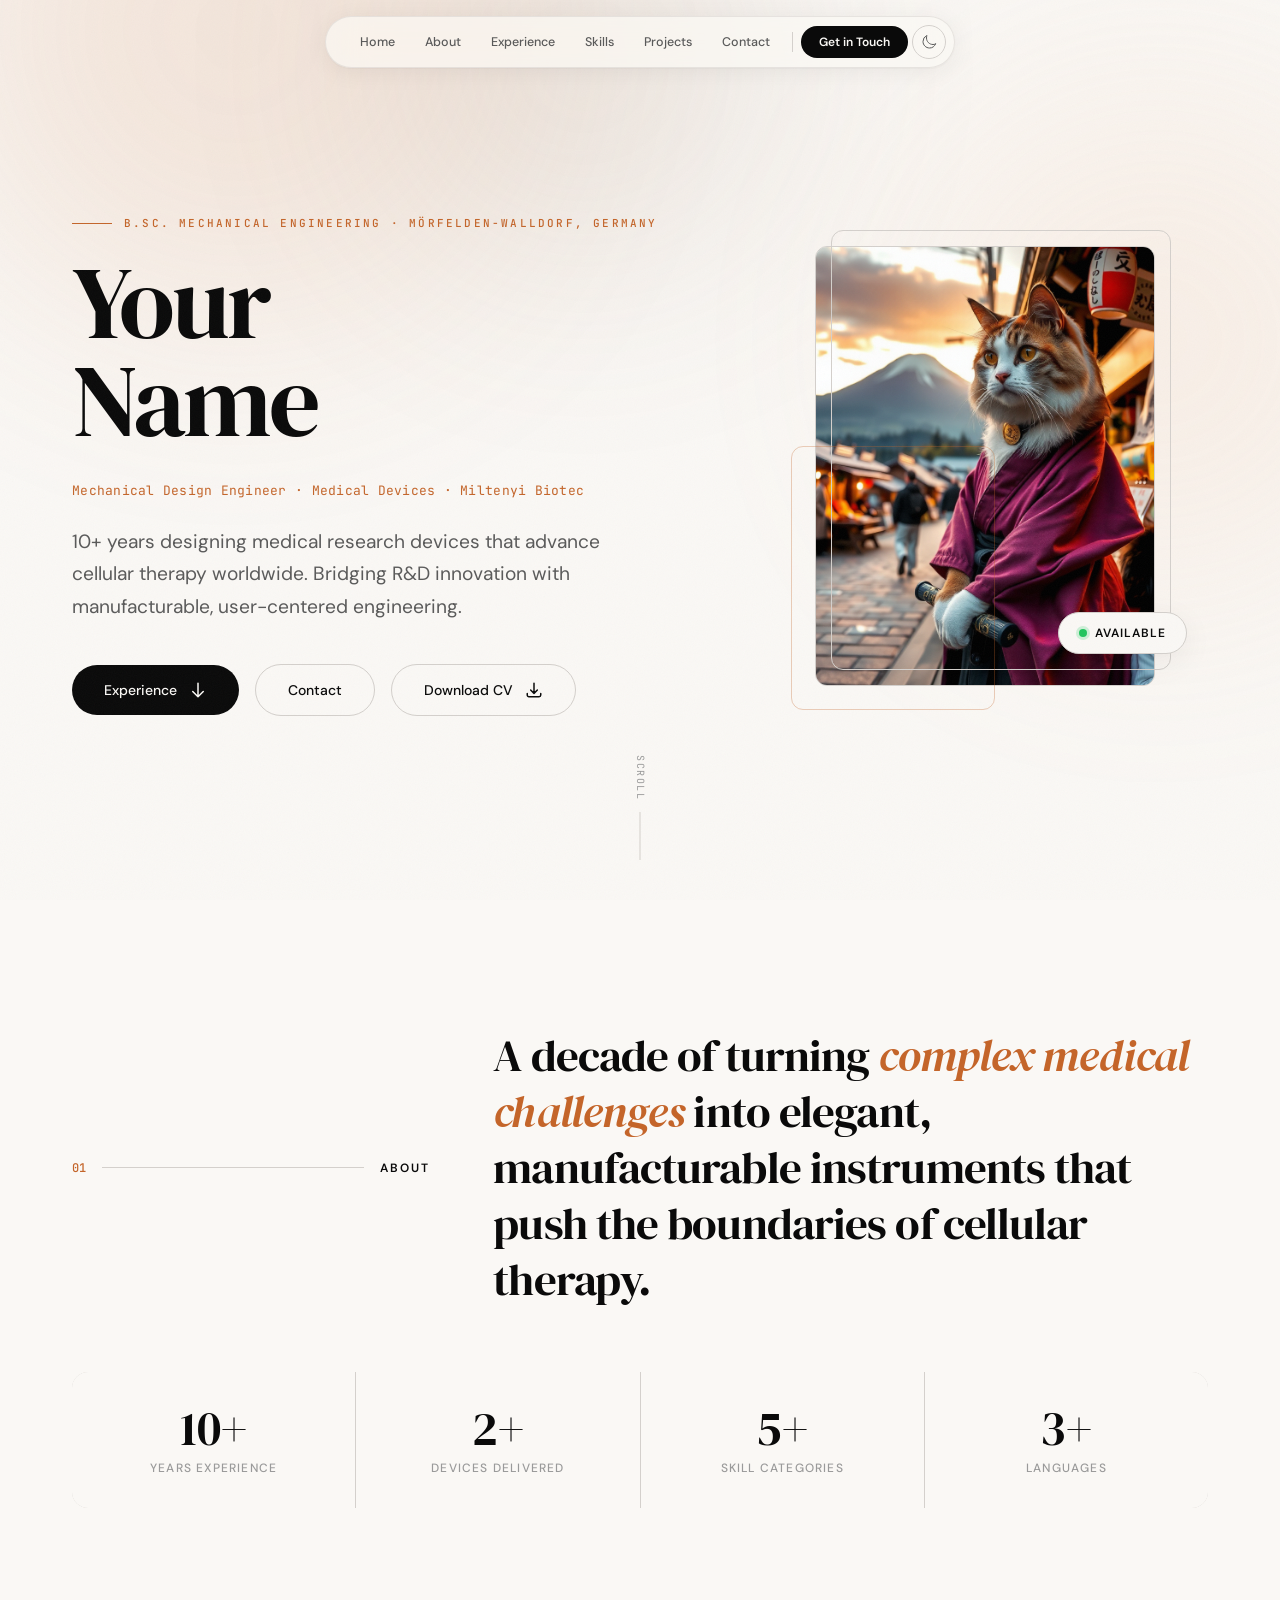
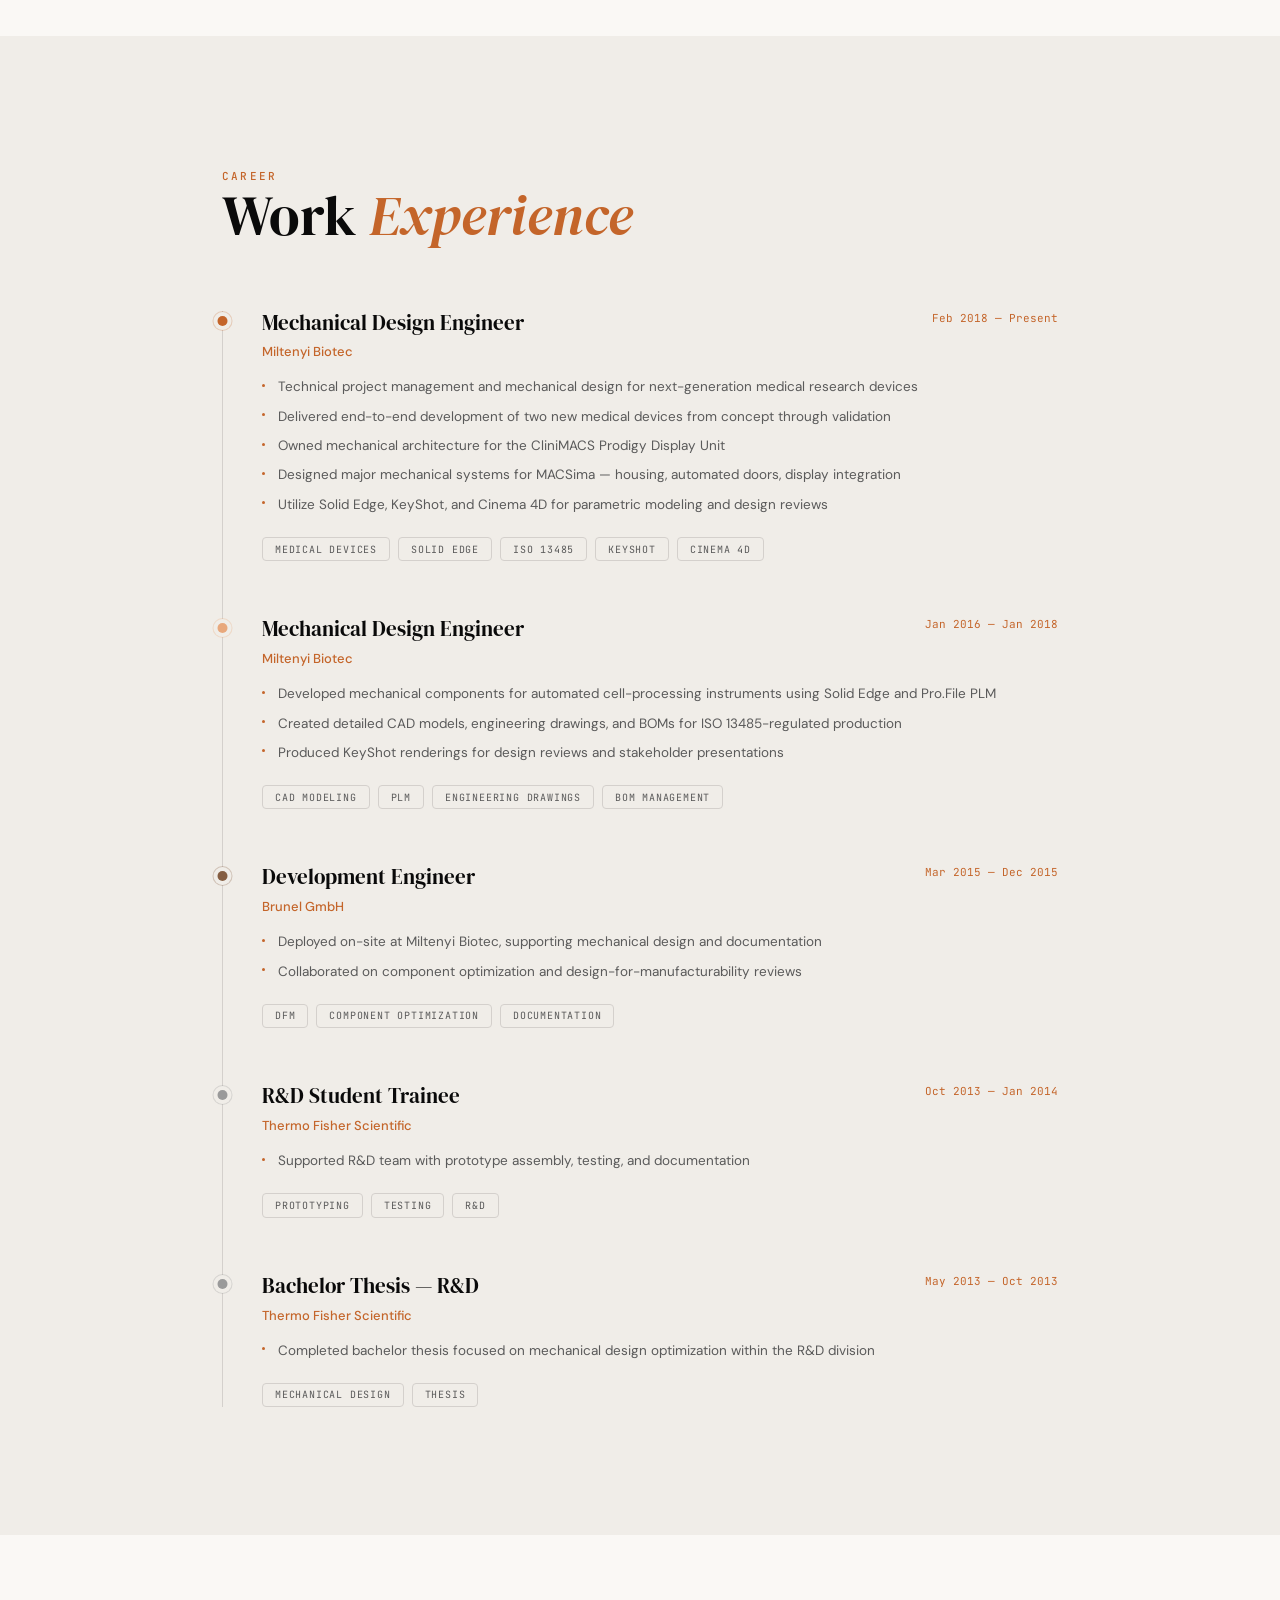
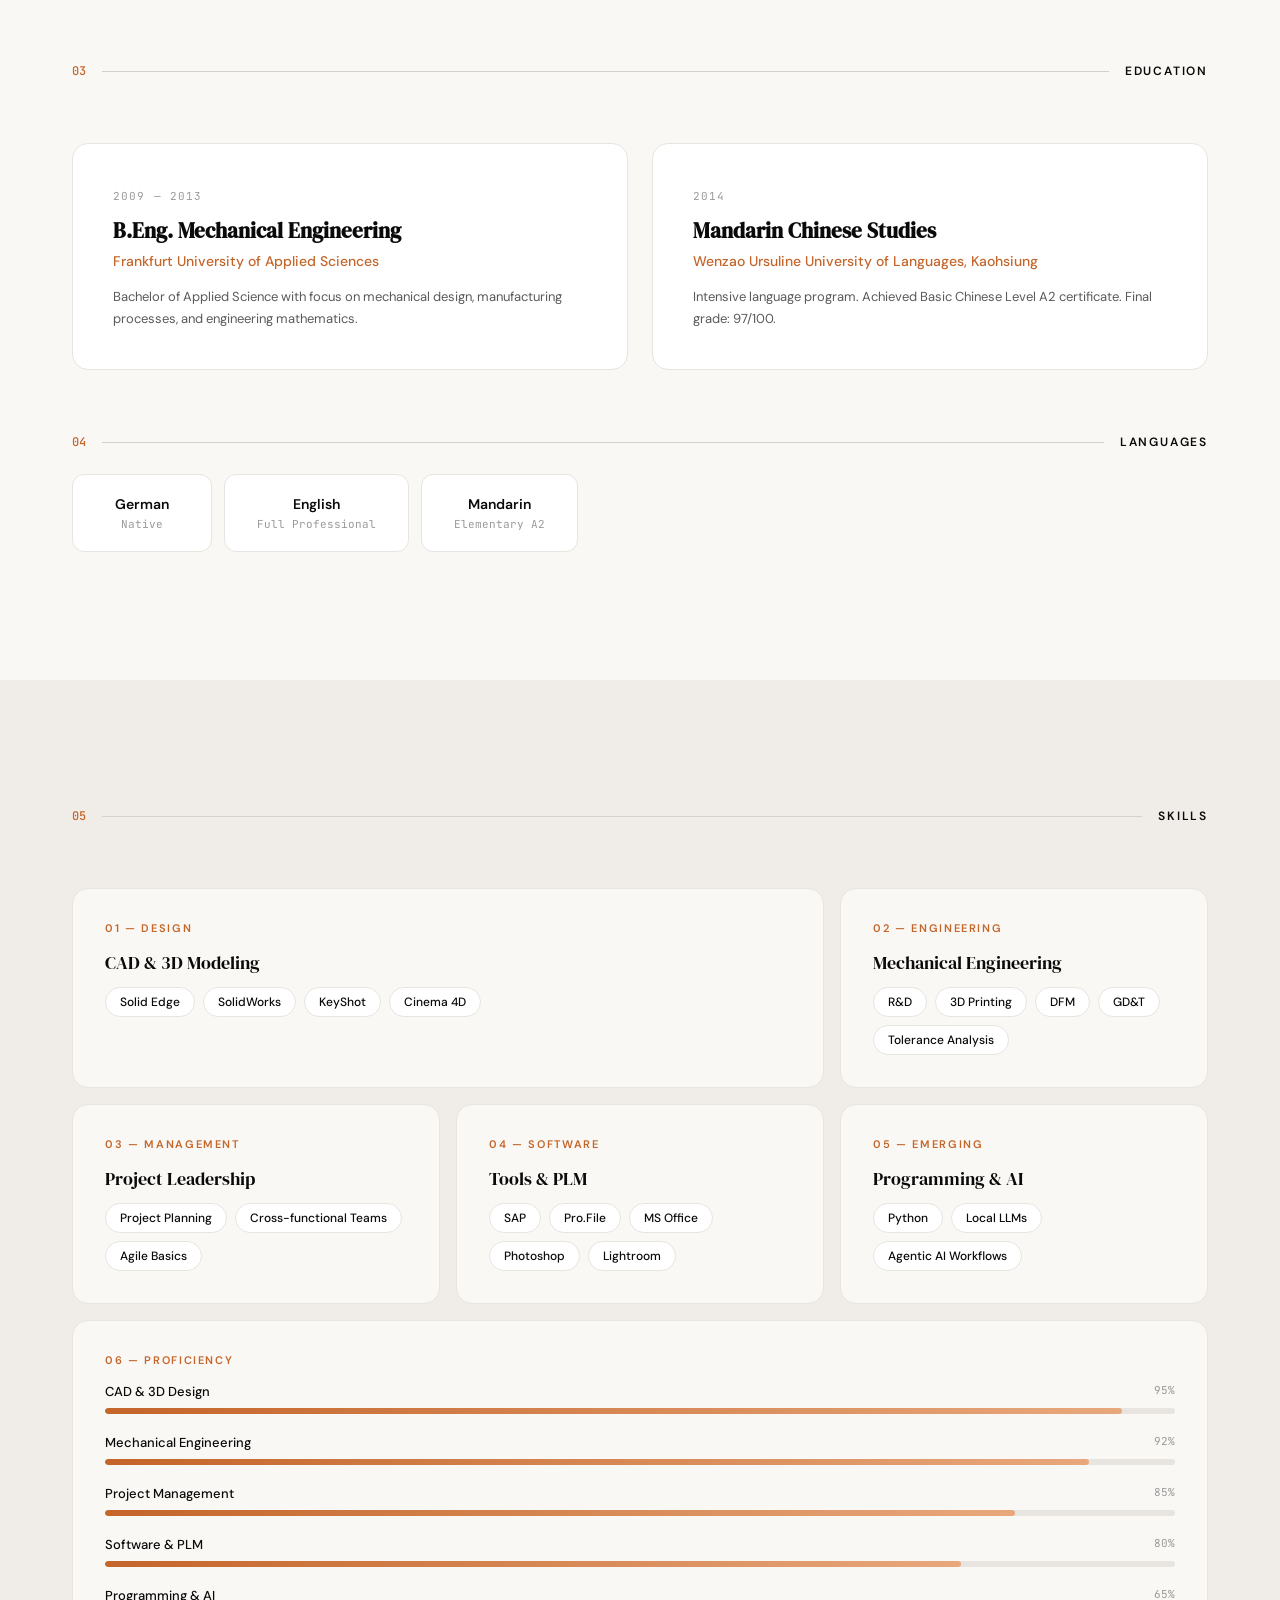
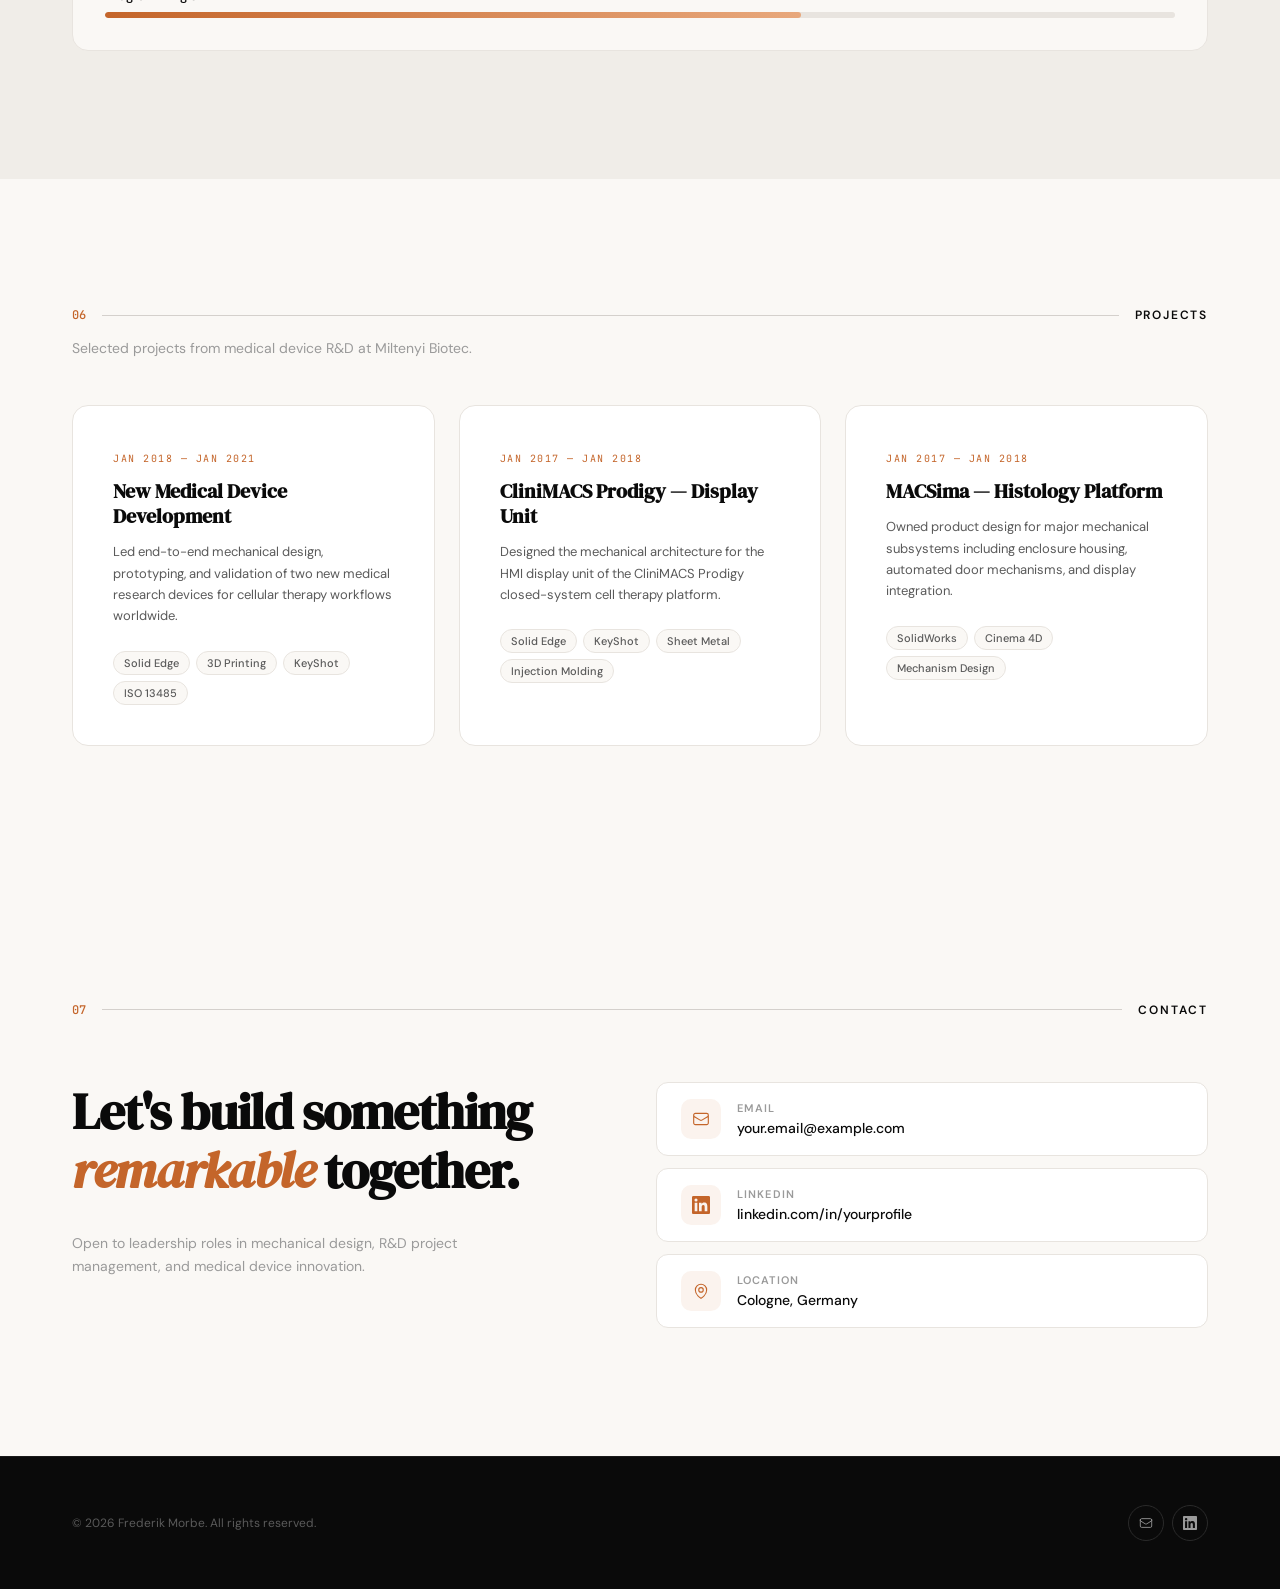
==== index.html @ ae54ef41 "Add files via upload" ====
<!DOCTYPE html>
<html lang="en">
<head>
<meta charset="UTF-8" />
<meta name="viewport" content="width=device-width, initial-scale=1.0" />
<title>Frederik Morbe — Mechanical Design Engineer</title>
<meta name="description" content="10+ years designing medical research devices that advance cellular therapy worldwide." />
<link rel="preconnect" href="https://fonts.googleapis.com" />
<link rel="preconnect" href="https://fonts.gstatic.com" crossorigin />
<link href="https://fonts.googleapis.com/css2?family=DM+Sans:ital,opsz,wght@0,9..40,300..700;1,9..40,300..700&family=DM+Serif+Display:ital@0;1&family=JetBrains+Mono:wght@400;500&display=swap" rel="stylesheet" />
<style>
/* ============================================================
   EDITORIAL BRUTALIST — PREMIUM RESUME
   Philosophy: Asymmetric grids, kinetic type, living texture,
   scroll-driven choreography, zero templates.
   ============================================================ */

/* ---------- RESET & BASE ---------- */
*, *::before, *::after { margin: 0; padding: 0; box-sizing: border-box; }
::selection { background: #c4652a; color: #fff; }

html {
  scroll-behavior: smooth;
  overflow-x: hidden;
  scrollbar-width: thin;
  scrollbar-color: #c4652a #faf8f5;
}

body {
  font-family: 'DM Sans', ui-sans-serif, system-ui, sans-serif;
  background: #faf8f5;
  color: #0a0a0a;
  overflow-x: hidden;
  -webkit-font-smoothing: antialiased;
  -moz-osx-font-smoothing: grayscale;
}

/* ---------- NOISE TEXTURE OVERLAY ---------- */
.noise {
  position: fixed; inset: 0; z-index: 9999; pointer-events: none;
  opacity: 0.035;
  background-image: url("data:image/svg+xml,%3Csvg viewBox='0 0 256 256' xmlns='http://www.w3.org/2000/svg'%3E%3Cfilter id='n'%3E%3CfeTurbulence type='fractalNoise' baseFrequency='0.9' numOctaves='4' stitchTiles='stitch'/%3E%3C/filter%3E%3Crect width='100%25' height='100%25' filter='url(%23n)'/%3E%3C/svg%3E");
  background-size: 256px 256px;
}

/* ---------- FLOATING NAVBAR ---------- */
.navbar {
  position: fixed;
  top: 1rem;
  left: 50%;
  transform: translateX(-50%);
  z-index: 10000;
  display: flex;
  align-items: center;
  gap: 0.25rem;
  padding: 0.5rem 0.5rem 0.5rem 1.25rem;
  background: rgba(250, 248, 245, 0.75);
  backdrop-filter: blur(20px) saturate(180%);
  -webkit-backdrop-filter: blur(20px) saturate(180%);
  border: 1px solid rgba(212, 208, 204, 0.5);
  border-radius: 100px;
  box-shadow: 0 4px 24px rgba(0,0,0,0.06), 0 1px 2px rgba(0,0,0,0.04);
  transition: background 0.3s, border-color 0.3s;
}
.navbar-links {
  display: flex;
  align-items: center;
  gap: 0.125rem;
  list-style: none;
}
.navbar-links a {
  display: block;
  padding: 0.5rem 0.875rem;
  font-size: 12.5px;
  font-weight: 500;
  color: #5a5a5a;
  text-decoration: none;
  border-radius: 100px;
  transition: color 0.2s, background 0.2s;
}
.navbar-links a:hover {
  color: #0a0a0a;
  background: rgba(0,0,0,0.04);
}
.navbar-divider {
  width: 1px;
  height: 20px;
  background: #d4d0cc;
  margin: 0 0.25rem;
}
.navbar-cta {
  padding: 0.5rem 1.125rem;
  font-size: 12px;
  font-weight: 600;
  color: #faf8f5;
  background: #0a0a0a;
  border: none;
  border-radius: 100px;
  text-decoration: none;
  transition: background 0.2s;
  white-space: nowrap;
}
.navbar-cta:hover { background: #c4652a; }

/* Dark mode toggle */
.dark-toggle {
  width: 34px; height: 34px;
  border-radius: 50%;
  border: 1px solid #d4d0cc;
  background: transparent;
  display: flex; align-items: center; justify-content: center;
  cursor: pointer;
  transition: all 0.3s;
  color: #5a5a5a;
  flex-shrink: 0;
}
.dark-toggle:hover {
  border-color: #c4652a;
  color: #c4652a;
}
.dark-toggle svg { width: 16px; height: 16px; }
.dark-toggle .icon-moon { display: block; }
.dark-toggle .icon-sun { display: none; }

/* ---------- DARK MODE ---------- */
html.dark {
  scrollbar-color: #c4652a #141414;
}
html.dark body {
  background: #141414;
  color: #e8e4df;
}
html.dark .noise { opacity: 0.02; }
html.dark .navbar {
  background: rgba(20, 20, 20, 0.8);
  border-color: rgba(42, 42, 42, 0.6);
  box-shadow: 0 4px 24px rgba(0,0,0,0.3);
}
html.dark .navbar-links a { color: #7a7a7a; }
html.dark .navbar-links a:hover { color: #faf8f5; background: rgba(255,255,255,0.06); }
html.dark .navbar-divider { background: #2a2a2a; }
html.dark .navbar-cta { background: #c4652a; color: #fff; }
html.dark .navbar-cta:hover { background: #e8a87c; }
html.dark .dark-toggle { border-color: #2a2a2a; color: #7a7a7a; }
html.dark .dark-toggle:hover { border-color: #c4652a; color: #c4652a; }
html.dark .dark-toggle .icon-moon { display: none; }
html.dark .dark-toggle .icon-sun { display: block; }

/* Dark mode: experience & contact switch to dark */
html.dark .experience-section {
  background: #1a1a1a;
  color: #faf8f5;
}
html.dark .experience-section .timeline::before { background: #2a2a2a; }
html.dark .experience-section .timeline-dot { box-shadow: 0 0 0 4px #1a1a1a, 0 0 0 5px rgba(196,101,42,0.3); }
html.dark .experience-section .timeline-item:nth-child(2) .timeline-dot { box-shadow: 0 0 0 4px #1a1a1a, 0 0 0 5px rgba(232,168,124,0.3); }
html.dark .experience-section .timeline-item:nth-child(3) .timeline-dot { box-shadow: 0 0 0 4px #1a1a1a, 0 0 0 5px rgba(133,94,66,0.3); }
html.dark .experience-section .timeline-item:nth-child(4) .timeline-dot { box-shadow: 0 0 0 4px #1a1a1a, 0 0 0 5px rgba(102,102,102,0.3); }
html.dark .experience-section .timeline-item:nth-child(5) .timeline-dot { box-shadow: 0 0 0 4px #1a1a1a, 0 0 0 5px rgba(102,102,102,0.3); }
html.dark .timeline-bullets li { color: #9a9a9a; }
html.dark .timeline-tag { border-color: #2a2a2a; color: #7a7a7a; }
html.dark .timeline-tag:hover { border-color: rgba(196,101,42,0.4); color: #c4652a; background: rgba(196,101,42,0.08); }

html.dark .contact-section {
  background: #1a1a1a;
  color: #faf8f5;
}
html.dark .contact-header .line { background: #2a2a2a; }
html.dark .contact-header .title { color: #9a9a9a; }
html.dark .contact-link { background: #1f1f1f; border-color: #2a2a2a; color: #faf8f5; }
html.dark .contact-link:hover { border-color: rgba(196,101,42,0.4); background: #242424; }
html.dark .contact-link-icon { background: rgba(196,101,42,0.15); }
html.dark .contact-link-label { color: #7a7a7a; }

html.dark .about-section { background: #141414; }
html.dark .about-section .line { background: #2a2a2a; }
html.dark .bento-stats { background: #2a2a2a; }
html.dark .bento-cell { background: #1a1a1a; }
html.dark .bento-cell:hover { background: #1f1f1f; }
html.dark .bento-number { color: #faf8f5; }
html.dark .bento-label { color: #7a7a7a; }

html.dark .education-section { background: #141414; }
html.dark .edu-header .line { background: #2a2a2a; }
html.dark .edu-card { background: #1a1a1a; border-color: #2a2a2a; }
html.dark .edu-card:hover { border-color: rgba(196,101,42,0.3); box-shadow: 0 20px 60px rgba(0,0,0,0.3); }
html.dark .edu-card-detail { color: #7a7a7a; }
html.dark .lang-pill { background: #1a1a1a; border-color: #2a2a2a; }
html.dark .lang-pill:hover { border-color: rgba(196,101,42,0.3); }
html.dark .lang-pill-level { color: #7a7a7a; }

html.dark .skills-section { background: #1a1a1a; }
html.dark .skills-header .line { background: #2a2a2a; }
html.dark .bento-item { background: #1a1a1a; border-color: #2a2a2a; }
html.dark .bento-item:hover { box-shadow: 0 16px 48px rgba(0,0,0,0.3); }
html.dark .bento-tag { background: #1f1f1f; border-color: #2a2a2a; color: #9a9a9a; }
html.dark .bento-tag:hover { background: #c4652a; border-color: #c4652a; color: #fff; }
html.dark .skill-bar-track { background: #2a2a2a; }
html.dark .skill-bar-fill { background: linear-gradient(90deg, #c4652a, #e8a87c); }

html.dark .projects-section { background: #141414; }
html.dark .proj-header .line { background: #2a2a2a; }
html.dark .proj-desc { color: #7a7a7a; }
html.dark .proj-card { background: #1a1a1a; border-color: #2a2a2a; }
html.dark .proj-card:hover { border-color: rgba(196,101,42,0.3); box-shadow: 0 24px 64px rgba(0,0,0,0.3); }
html.dark .proj-card-desc { color: #7a7a7a; }
html.dark .proj-card-tech span { background: #1f1f1f; border-color: #2a2a2a; color: #7a7a7a; }
html.dark .proj-card:hover .proj-card-tech span { border-color: rgba(196,101,42,0.3); color: #c4652a; }
html.dark .proj-card-arrow { background: #1f1f1f; border-color: #2a2a2a; }

html.dark .footer { background: #1a1a1a; border-top-color: #2a2a2a; }
html.dark .footer-copy { color: #5a5a5a; }
html.dark .footer-social { color: #7a7a7a; border-color: #2a2a2a; }
html.dark .footer-social:hover { border-color: #c4652a; color: #c4652a; }

html.dark .modal-backdrop { background: rgba(0,0,0,0.8); }
html.dark .modal-content { background: #1a1a1a; border-color: #2a2a2a; }
html.dark .modal-close { background: #1f1f1f; border-color: #2a2a2a; }
html.dark .modal-close:hover { border-color: #c4652a; }

/* ---------- TYPOGRAPHY ---------- */
.font-serif { font-family: 'DM Serif Display', Georgia, serif; }
.font-mono { font-family: 'JetBrains Mono', monospace; }
.font-sans { font-family: 'DM Sans', ui-sans-serif, system-ui, sans-serif; }

/* ---------- SCROLL-DRIVEN ANIMATIONS ---------- */
.reveal {
  opacity: 0;
  transform: translateY(60px);
  transition: opacity 0.9s cubic-bezier(0.16,1,0.3,1),
              transform 0.9s cubic-bezier(0.16,1,0.3,1);
}
.reveal.visible {
  opacity: 1;
  transform: translateY(0);
}
.reveal-delay-1 { transition-delay: 0.1s; }
.reveal-delay-2 { transition-delay: 0.2s; }
.reveal-delay-3 { transition-delay: 0.3s; }
.reveal-delay-4 { transition-delay: 0.4s; }
.reveal-delay-5 { transition-delay: 0.5s; }
.reveal-delay-6 { transition-delay: 0.6s; }

.reveal-left {
  opacity: 0;
  transform: translateX(-60px);
  transition: opacity 0.9s cubic-bezier(0.16,1,0.3,1),
              transform 0.9s cubic-bezier(0.16,1,0.3,1);
}
.reveal-left.visible { opacity: 1; transform: translateX(0); }

.reveal-right {
  opacity: 0;
  transform: translateX(60px);
  transition: opacity 0.9s cubic-bezier(0.16,1,0.3,1),
              transform 0.9s cubic-bezier(0.16,1,0.3,1);
}
.reveal-right.visible { opacity: 1; transform: translateX(0); }

.reveal-scale {
  opacity: 0;
  transform: scale(0.9);
  transition: opacity 0.9s cubic-bezier(0.16,1,0.3,1),
              transform 0.9s cubic-bezier(0.16,1,0.3,1);
}
.reveal-scale.visible { opacity: 1; transform: scale(1); }

/* ---------- TEXT REVEAL MASK ---------- */
.text-reveal {
  clip-path: inset(0 100% 0 0);
  transition: clip-path 1s cubic-bezier(0.77, 0, 0.175, 1);
}
.text-reveal.visible { clip-path: inset(0 0% 0 0); }

/* ---------- SPLIT TEXT (chars animate in) ---------- */
.split-char {
  display: inline-block;
  opacity: 0;
  transform: translateY(100%) rotateX(90deg);
  transition: opacity 0.5s, transform 0.6s cubic-bezier(0.16,1,0.3,1);
}
.split-char.visible {
  opacity: 1;
  transform: translateY(0) rotateX(0);
}

/* ============================================================
   HERO SECTION
   ============================================================ */
.hero {
  min-height: 100vh;
  min-height: 100dvh;
  display: flex;
  align-items: center;
  position: relative;
  overflow: hidden;
  padding: 8rem 0 6rem;
}

/* Animated mesh gradient background */
.hero-bg {
  position: absolute; inset: 0; z-index: 0;
  overflow: hidden;
}
.hero-bg-blob {
  position: absolute;
  border-radius: 50%;
  filter: blur(120px);
  opacity: 0.12;
  animation: blobFloat 20s ease-in-out infinite alternate;
}
.hero-bg-blob:nth-child(1) {
  width: 600px; height: 600px;
  background: #c4652a;
  top: -30%; left: -5%;
  animation-delay: 0s;
}
.hero-bg-blob:nth-child(2) {
  width: 500px; height: 500px;
  background: #e8a87c;
  top: 10%; right: -10%;
  animation-delay: -7s;
  animation-duration: 25s;
}
.hero-bg-blob:nth-child(3) {
  width: 400px; height: 400px;
  background: #855e42;
  top: -15%; left: 30%;
  animation-delay: -14s;
  animation-duration: 22s;
}
@keyframes blobFloat {
  0% { transform: translate(0, 0) scale(1); }
  33% { transform: translate(30px, -50px) scale(1.05); }
  66% { transform: translate(-20px, 20px) scale(0.95); }
  100% { transform: translate(10px, -30px) scale(1.02); }
}

.hero-content {
  position: relative; z-index: 1;
  max-width: 1200px;
  margin: 0 auto;
  padding: 0 2rem;
  width: 100%;
}

/* Editorial grid */
.hero-grid {
  display: grid;
  grid-template-columns: 1fr;
  gap: 3rem;
}
@media (min-width: 768px) {
  .hero-grid {
    grid-template-columns: 7fr 5fr;
    gap: 4rem;
  }
}

.hero-left { display: flex; flex-direction: column; justify-content: center; }

/* Oversized label */
.hero-label {
  display: inline-flex; align-items: center; gap: 0.75rem;
  margin-bottom: 1.5rem;
}
.hero-label-line {
  width: 40px; height: 1.5px; background: #c4652a;
}
.hero-label-text {
  font-family: 'JetBrains Mono', monospace;
  font-size: 11px; font-weight: 500;
  text-transform: uppercase;
  letter-spacing: 0.2em;
  color: #c4652a;
}

/* Giant name */
.hero-name {
  font-family: 'DM Serif Display', Georgia, serif;
  font-size: clamp(3rem, 8vw, 7rem);
  font-weight: 400;
  line-height: 0.95;
  letter-spacing: -0.03em;
  color: #0a0a0a;
  margin-bottom: 2rem;
}
.hero-name .word {
  display: block;
  overflow: hidden;
}
.hero-name .word-inner {
  display: block;
  transform: translateY(110%);
  transition: transform 1.2s cubic-bezier(0.77, 0, 0.175, 1);
}
.hero-name .word-inner.visible {
  transform: translateY(0);
}

.hero-subtitle {
  font-family: 'JetBrains Mono', monospace;
  font-size: 13px;
  font-weight: 400;
  color: #c4652a;
  letter-spacing: 0.02em;
  margin-bottom: 1.5rem;
  line-height: 1.6;
}

.hero-description {
  font-size: clamp(1rem, 1.5vw, 1.2rem);
  line-height: 1.7;
  color: #5a5a5a;
  max-width: 540px;
  margin-bottom: 2.5rem;
}

/* CTA Row */
.hero-ctas {
  display: flex; flex-wrap: wrap; gap: 1rem; align-items: center;
}

.btn-magnetic {
  position: relative;
  display: inline-flex; align-items: center; gap: 0.75rem;
  padding: 1rem 2rem;
  font-family: 'DM Sans', sans-serif;
  font-size: 14px; font-weight: 500;
  text-decoration: none;
  border-radius: 100px;
  transition: transform 0.3s cubic-bezier(0.16,1,0.3,1);
  overflow: hidden;
  border: none;
}
.btn-magnetic span { position: relative; z-index: 1; transition: color 0.3s; }
.btn-magnetic svg { width: 18px; height: 18px; position: relative; z-index: 1; transition: transform 0.3s; }

.btn-primary-mag {
  background: #0a0a0a; color: #faf8f5;
}
.btn-primary-mag:hover { background: #c4652a; }
.btn-primary-mag:hover svg { transform: translateX(4px); }

.btn-outline-mag {
  background: transparent; color: #0a0a0a;
  border: 1.5px solid #d4d0cc;
}
.btn-outline-mag:hover { border-color: #0a0a0a; }

/* Hero right: visual */
.hero-right {
  display: flex; align-items: center; justify-content: center;
  position: relative;
}

.hero-photo-wrap {
  position: relative;
  width: 280px; height: 360px;
}
@media (min-width: 768px) {
  .hero-photo-wrap { width: 340px; height: 440px; }
}

.hero-photo-frame {
  position: absolute; inset: 0;
  border-radius: 12px;
  overflow: hidden;
  background: #e8e4df;
  border: 1.5px solid #d4d0cc;
}
.hero-photo-frame img, .hero-photo-frame svg {
  width: 100%; height: 100%; object-fit: cover;
}

/* Decorative elements around photo */
.hero-photo-deco {
  position: absolute;
  border: 1.5px solid #d4d0cc;
  border-radius: 12px;
}
.hero-photo-deco-1 {
  top: -16px; right: -16px; width: 100%; height: 100%;
  animation: decoFloat1 6s ease-in-out infinite;
}
.hero-photo-deco-2 {
  bottom: -24px; left: -24px; width: 60%; height: 60%;
  border-color: rgba(196,101,42,0.3);
  animation: decoFloat2 8s ease-in-out infinite;
}
@keyframes decoFloat1 {
  0%, 100% { transform: translate(0, 0); }
  50% { transform: translate(6px, -6px); }
}
@keyframes decoFloat2 {
  0%, 100% { transform: translate(0, 0); }
  50% { transform: translate(-4px, 4px); }
}

/* Status badge */
.hero-status {
  position: absolute;
  bottom: 2rem; right: -2rem;
  display: flex; align-items: center; gap: 0.5rem;
  padding: 0.75rem 1.25rem;
  background: #faf8f5;
  border: 1.5px solid #d4d0cc;
  border-radius: 100px;
  box-shadow: 0 8px 32px rgba(0,0,0,0.06);
  animation: statusPulse 3s ease-in-out infinite;
}
@keyframes statusPulse {
  0%, 100% { box-shadow: 0 8px 32px rgba(0,0,0,0.06); }
  50% { box-shadow: 0 8px 48px rgba(196,101,42,0.12); }
}
.status-dot {
  width: 8px; height: 8px; border-radius: 50%;
  background: #22c55e;
  box-shadow: 0 0 0 3px rgba(34,197,94,0.2);
  animation: dotPulse 2s ease-in-out infinite;
}
@keyframes dotPulse {
  0%, 100% { box-shadow: 0 0 0 3px rgba(34,197,94,0.2); }
  50% { box-shadow: 0 0 0 6px rgba(34,197,94,0.1); }
}
.status-text {
  font-size: 12px; font-weight: 600;
  text-transform: uppercase;
  letter-spacing: 0.08em;
}

/* Scroll indicator */
.scroll-indicator {
  position: absolute;
  bottom: 2.5rem; left: 50%; transform: translateX(-50%);
  display: flex; flex-direction: column; align-items: center; gap: 0.75rem;
}
.scroll-indicator-text {
  font-family: 'JetBrains Mono', monospace;
  font-size: 10px; text-transform: uppercase;
  letter-spacing: 0.15em; color: #9a9a9a;
  writing-mode: vertical-rl;
}
.scroll-indicator-line {
  width: 1px; height: 48px; background: #d4d0cc;
  position: relative; overflow: hidden;
}
.scroll-indicator-line::after {
  content: '';
  position: absolute; top: -100%; left: 0;
  width: 100%; height: 40%;
  background: #c4652a;
  animation: scrollDown 2s ease-in-out infinite;
}
@keyframes scrollDown {
  0% { top: -40%; }
  100% { top: 100%; }
}

/* ============================================================
   MARQUEE STRIP
   ============================================================ */
.marquee-strip {
  padding: 1.5rem 0;
  background: #0a0a0a;
  overflow: hidden;
  position: relative;
}
.marquee-track {
  display: flex;
  animation: marquee 30s linear infinite;
  width: max-content;
}
@keyframes marquee {
  0% { transform: translateX(0); }
  100% { transform: translateX(-50%); }
}
.marquee-item {
  display: flex; align-items: center; gap: 2rem;
  padding: 0 2rem; white-space: nowrap;
}
.marquee-text {
  font-family: 'DM Serif Display', serif;
  font-size: clamp(1.2rem, 2.5vw, 2rem);
  color: #faf8f5;
  font-style: italic;
}
.marquee-dot {
  width: 8px; height: 8px; border-radius: 50%;
  background: #c4652a; flex-shrink: 0;
}

/* ============================================================
   ABOUT SECTION
   ============================================================ */
.about {
  padding: 8rem 0;
  position: relative;
}
.about-container {
  max-width: 1200px; margin: 0 auto; padding: 0 2rem;
}

.about-header {
  display: grid;
  grid-template-columns: 1fr;
  gap: 2rem;
  margin-bottom: 4rem;
}
@media (min-width: 768px) {
  .about-header {
    grid-template-columns: 1fr 2fr;
    gap: 4rem;
  }
}

.about-section-label {
  display: flex; align-items: center; gap: 1rem;
}
.about-section-label .num {
  font-family: 'JetBrains Mono', monospace;
  font-size: 12px; font-weight: 500; color: #c4652a;
}
.about-section-label .line {
  flex: 1; height: 1px; background: #d4d0cc;
}
.about-section-label .title {
  font-size: 12px; font-weight: 600; text-transform: uppercase;
  letter-spacing: 0.15em;
}

.about-big-text {
  font-family: 'DM Serif Display', serif;
  font-size: clamp(1.8rem, 3.5vw, 3rem);
  line-height: 1.25;
  letter-spacing: -0.02em;
}
.about-big-text .highlight {
  color: #c4652a;
  font-style: italic;
}

/* Bento Grid Stats */
.bento-stats {
  display: grid;
  grid-template-columns: repeat(2, 1fr);
  gap: 1px;
  background: #d4d0cc;
  border-radius: 16px;
  overflow: hidden;
  margin-top: 3rem;
}
@media (min-width: 640px) {
  .bento-stats { grid-template-columns: repeat(4, 1fr); }
}
.bento-cell {
  background: #faf8f5;
  padding: 2rem 1.5rem;
  text-align: center;
  transition: background 0.3s;
}
.bento-cell:hover { background: #f0ede8; }
.bento-number {
  font-family: 'DM Serif Display', serif;
  font-size: clamp(2rem, 4vw, 3rem);
  line-height: 1;
  color: #0a0a0a;
  transition: color 0.3s;
}
.bento-cell:hover .bento-number { color: #c4652a; }
.bento-label {
  margin-top: 0.5rem;
  font-size: 12px; font-weight: 500;
  text-transform: uppercase;
  letter-spacing: 0.1em;
  color: #9a9a9a;
}

/* ============================================================
   EXPERIENCE — VERTICAL TIMELINE
   ============================================================ */
.experience-section {
  padding: 8rem 0;
  background: #f0ede8;
  color: #0a0a0a;
  position: relative;
}

.experience-container {
  max-width: 900px; margin: 0 auto; padding: 0 2rem;
}

.exp-header {
  margin-bottom: 4rem;
}
.exp-label {
  font-family: 'JetBrains Mono', monospace;
  font-size: 11px; font-weight: 500;
  text-transform: uppercase;
  letter-spacing: 0.2em;
  color: #c4652a;
  margin-bottom: 1rem;
}
.exp-title {
  font-family: 'DM Serif Display', serif;
  font-size: clamp(2.5rem, 5vw, 3.5rem);
  font-weight: 400;
  line-height: 1.1;
}
.exp-title .italic {
  font-style: italic;
  color: #c4652a;
}

/* Timeline */
.timeline {
  position: relative;
  padding-left: 2.5rem;
}
.timeline::before {
  content: '';
  position: absolute;
  left: 0; top: 0;
  width: 1px; height: 100%;
  background: #d4d0cc;
}

.timeline-item {
  position: relative;
  padding-bottom: 3.5rem;
}
.timeline-item:last-child { padding-bottom: 0; }

/* Timeline dot */
.timeline-dot {
  position: absolute;
  left: -2.5rem; top: 0.35rem;
  width: 10px; height: 10px;
  border-radius: 50%;
  background: #c4652a;
  transform: translateX(-4.5px);
  box-shadow: 0 0 0 4px #f0ede8, 0 0 0 5px rgba(196,101,42,0.25);
}
.timeline-item:nth-child(2) .timeline-dot { background: #e8a87c; box-shadow: 0 0 0 4px #f0ede8, 0 0 0 5px rgba(232,168,124,0.3); }
.timeline-item:nth-child(3) .timeline-dot { background: #855e42; box-shadow: 0 0 0 4px #f0ede8, 0 0 0 5px rgba(133,94,66,0.3); }
.timeline-item:nth-child(4) .timeline-dot { background: #9a9a9a; box-shadow: 0 0 0 4px #f0ede8, 0 0 0 5px rgba(154,154,154,0.3); }
.timeline-item:nth-child(5) .timeline-dot { background: #9a9a9a; box-shadow: 0 0 0 4px #f0ede8, 0 0 0 5px rgba(154,154,154,0.3); }

.timeline-header {
  display: flex;
  justify-content: space-between;
  align-items: flex-start;
  gap: 1rem;
  flex-wrap: wrap;
  margin-bottom: 0.5rem;
}
.timeline-role {
  font-family: 'DM Serif Display', serif;
  font-size: 1.3rem;
  font-weight: 400;
  line-height: 1.2;
}
.timeline-period {
  font-family: 'JetBrains Mono', monospace;
  font-size: 11px;
  color: #c4652a;
  white-space: nowrap;
}
.timeline-company {
  font-size: 13px;
  color: #c4652a;
  font-weight: 500;
  margin-bottom: 1rem;
}

.timeline-bullets {
  list-style: none;
  margin-bottom: 1.25rem;
}
.timeline-bullets li {
  font-size: 13.5px;
  line-height: 1.7;
  color: #5a5a5a;
  padding-left: 1rem;
  position: relative;
  margin-bottom: 0.4rem;
}
.timeline-bullets li::before {
  content: '';
  position: absolute;
  left: 0; top: 0.55em;
  width: 3px; height: 3px;
  border-radius: 50%;
  background: #c4652a;
}

.timeline-tags {
  display: flex;
  flex-wrap: wrap;
  gap: 0.5rem;
}
.timeline-tag {
  padding: 0.3rem 0.75rem;
  font-family: 'JetBrains Mono', monospace;
  font-size: 10px;
  text-transform: uppercase;
  letter-spacing: 0.08em;
  color: #5a5a5a;
  border: 1px solid #d4d0cc;
  border-radius: 4px;
  transition: all 0.3s;
}
.timeline-tag:hover {
  border-color: #c4652a;
  color: #c4652a;
  background: rgba(196,101,42,0.05);
}

/* ============================================================
   EDUCATION — SPLIT PANEL
   ============================================================ */
.education-section {
  padding: 8rem 0;
  position: relative;
}
.education-container {
  max-width: 1200px; margin: 0 auto; padding: 0 2rem;
}

.edu-header {
  display: flex; align-items: center; gap: 1rem;
  margin-bottom: 4rem;
}
.edu-header .num {
  font-family: 'JetBrains Mono', monospace;
  font-size: 12px; font-weight: 500; color: #c4652a;
}
.edu-header .line {
  flex: 1; height: 1px; background: #d4d0cc;
}
.edu-header .title {
  font-size: 12px; font-weight: 600; text-transform: uppercase;
  letter-spacing: 0.15em;
}

.edu-grid {
  display: grid;
  gap: 1.5rem;
  grid-template-columns: 1fr;
}
@media (min-width: 768px) {
  .edu-grid { grid-template-columns: 1fr 1fr; }
}

.edu-card {
  position: relative;
  padding: 2.5rem;
  background: #ffffff;
  border: 1px solid #e8e4df;
  border-radius: 16px;
  transition: all 0.4s cubic-bezier(0.16,1,0.3,1);
  overflow: hidden;
}
.edu-card::before {
  content: '';
  position: absolute; top: 0; left: 0;
  width: 100%; height: 3px;
  background: linear-gradient(90deg, #c4652a, #e8a87c);
  transform: scaleX(0);
  transform-origin: left;
  transition: transform 0.5s cubic-bezier(0.16,1,0.3,1);
}
.edu-card:hover::before { transform: scaleX(1); }
.edu-card:hover {
  border-color: rgba(196,101,42,0.3);
  transform: translateY(-4px);
  box-shadow: 0 20px 60px rgba(0,0,0,0.06);
}
.edu-card-year {
  font-family: 'JetBrains Mono', monospace;
  font-size: 11px; color: #9a9a9a;
  text-transform: uppercase;
  letter-spacing: 0.1em;
}
.edu-card-degree {
  font-family: 'DM Serif Display', serif;
  font-size: 1.3rem;
  margin-top: 0.75rem;
  line-height: 1.3;
}
.edu-card-school {
  font-size: 14px; color: #c4652a;
  margin-top: 0.5rem; font-weight: 500;
}
.edu-card-detail {
  font-size: 13px; line-height: 1.65;
  color: #5a5a5a; margin-top: 1rem;
}

/* Languages */
.lang-section {
  margin-top: 4rem;
}
.lang-pills {
  display: flex; flex-wrap: wrap; gap: 0.75rem;
}
.lang-pill {
  display: flex; flex-direction: column; align-items: center;
  padding: 1.25rem 2rem;
  background: #fff;
  border: 1px solid #e8e4df;
  border-radius: 12px;
  min-width: 140px;
  transition: all 0.3s;
}
.lang-pill:hover {
  border-color: rgba(196,101,42,0.3);
  transform: translateY(-2px);
}
.lang-pill-name {
  font-weight: 600; font-size: 14px;
}
.lang-pill-level {
  font-size: 11px; color: #9a9a9a;
  margin-top: 0.25rem;
  font-family: 'JetBrains Mono', monospace;
}

/* ============================================================
   SKILLS — BENTO GRID
   ============================================================ */
.skills-section {
  padding: 8rem 0;
  background: #f0ede8;
}
.skills-container {
  max-width: 1200px; margin: 0 auto; padding: 0 2rem;
}

.skills-header {
  display: flex; align-items: center; gap: 1rem;
  margin-bottom: 4rem;
}
.skills-header .num {
  font-family: 'JetBrains Mono', monospace;
  font-size: 12px; font-weight: 500; color: #c4652a;
}
.skills-header .line {
  flex: 1; height: 1px; background: #d4d0cc;
}
.skills-header .title {
  font-size: 12px; font-weight: 600; text-transform: uppercase;
  letter-spacing: 0.15em;
}

/* Bento Grid Layout */
.bento-grid {
  display: grid;
  gap: 1rem;
  grid-template-columns: 1fr;
}
@media (min-width: 640px) {
  .bento-grid { grid-template-columns: repeat(2, 1fr); }
}
@media (min-width: 1024px) {
  .bento-grid {
    grid-template-columns: repeat(3, 1fr);
    grid-template-rows: auto;
  }
  /* Make first card span 2 cols */
  .bento-item:nth-child(1) { grid-column: span 2; }
  /* Make proficiency bars span 3 cols on desktop */
  .bento-item:nth-child(6) { grid-column: span 3; }
}

.bento-item {
  padding: 2rem;
  background: #faf8f5;
  border: 1px solid #e8e4df;
  border-radius: 16px;
  transition: all 0.4s cubic-bezier(0.16,1,0.3,1);
  position: relative;
  overflow: hidden;
}
.bento-item::after {
  content: '';
  position: absolute; inset: 0;
  border-radius: 16px;
  border: 1.5px solid transparent;
  transition: border-color 0.3s;
  pointer-events: none;
}
.bento-item:hover {
  transform: translateY(-4px);
  box-shadow: 0 16px 48px rgba(0,0,0,0.06);
}
.bento-item:hover::after { border-color: rgba(196,101,42,0.3); }

.bento-item-label {
  font-size: 11px; font-weight: 600;
  text-transform: uppercase;
  letter-spacing: 0.15em;
  color: #c4652a;
  margin-bottom: 1rem;
}

.bento-item-title {
  font-family: 'DM Serif Display', serif;
  font-size: 1.1rem;
  margin-bottom: 0.75rem;
}

.bento-tags {
  display: flex; flex-wrap: wrap; gap: 0.5rem;
}
.bento-tag {
  padding: 0.375rem 0.875rem;
  background: #fff;
  border: 1px solid #e8e4df;
  border-radius: 100px;
  font-size: 12px; font-weight: 500;
  transition: all 0.3s;
}
.bento-tag:hover {
  background: #c4652a;
  border-color: #c4652a;
  color: #fff;
}

/* Proficiency bars in bento */
.skill-bar-item {
  margin-bottom: 1.25rem;
}
.skill-bar-item:last-child { margin-bottom: 0; }
.skill-bar-header {
  display: flex; justify-content: space-between;
  margin-bottom: 0.5rem;
}
.skill-bar-name {
  font-size: 13px; font-weight: 500;
}
.skill-bar-pct {
  font-family: 'JetBrains Mono', monospace;
  font-size: 11px; color: #9a9a9a;
}
.skill-bar-track {
  width: 100%; height: 6px;
  background: #e8e4df;
  border-radius: 9999px;
  overflow: hidden;
}
.skill-bar-fill {
  height: 100%;
  background: linear-gradient(90deg, #c4652a, #e8a87c);
  border-radius: 9999px;
  width: 0;
  transition: width 1.5s cubic-bezier(0.16,1,0.3,1);
}

/* ============================================================
   PROJECTS — CARDS WITH TILT
   ============================================================ */
.projects-section {
  padding: 8rem 0;
  position: relative;
}
.projects-container {
  max-width: 1200px; margin: 0 auto; padding: 0 2rem;
}

.proj-header {
  display: flex; align-items: center; gap: 1rem;
  margin-bottom: 1rem;
}
.proj-header .num {
  font-family: 'JetBrains Mono', monospace;
  font-size: 12px; font-weight: 500; color: #c4652a;
}
.proj-header .line {
  flex: 1; height: 1px; background: #d4d0cc;
}
.proj-header .title {
  font-size: 12px; font-weight: 600; text-transform: uppercase;
  letter-spacing: 0.15em;
}

.proj-desc {
  font-size: 14px; color: #9a9a9a;
  margin-bottom: 3rem;
}

.proj-grid {
  display: grid;
  gap: 1.5rem;
  grid-template-columns: 1fr;
}
@media (min-width: 768px) {
  .proj-grid { grid-template-columns: repeat(2, 1fr); }
}
@media (min-width: 1024px) {
  .proj-grid { grid-template-columns: repeat(3, 1fr); }
}

.proj-card {
  position: relative;
  padding: 2.5rem;
  background: #fff;
  border: 1px solid #e8e4df;
  border-radius: 16px;
  cursor: pointer;
  transition: all 0.4s cubic-bezier(0.16,1,0.3,1);
  transform-style: preserve-3d;
  perspective: 800px;
}
.proj-card:hover {
  border-color: rgba(196,101,42,0.3);
  box-shadow: 0 24px 64px rgba(0,0,0,0.08);
}
.proj-card-period {
  font-family: 'JetBrains Mono', monospace;
  font-size: 10px; color: #c4652a;
  text-transform: uppercase;
  letter-spacing: 0.15em;
}
.proj-card-title {
  font-family: 'DM Serif Display', serif;
  font-size: 1.25rem;
  margin-top: 0.75rem;
  line-height: 1.25;
  transition: color 0.3s;
}
.proj-card:hover .proj-card-title { color: #c4652a; }
.proj-card-desc {
  font-size: 13px; line-height: 1.65;
  color: #5a5a5a; margin-top: 0.75rem;
}
.proj-card-tech {
  display: flex; flex-wrap: wrap; gap: 0.375rem;
  margin-top: 1.5rem;
}
.proj-card-tech span {
  padding: 0.25rem 0.625rem;
  background: #faf8f5;
  border: 1px solid #e8e4df;
  border-radius: 100px;
  font-size: 11px; font-weight: 500;
  color: #5a5a5a;
  transition: all 0.3s;
}
.proj-card:hover .proj-card-tech span {
  border-color: rgba(196,101,42,0.3);
  color: #c4652a;
}

/* Arrow that appears on hover */
.proj-card-arrow {
  position: absolute;
  top: 2rem; right: 2rem;
  width: 36px; height: 36px;
  border-radius: 50%;
  background: #faf8f5;
  border: 1px solid #e8e4df;
  display: flex; align-items: center; justify-content: center;
  opacity: 0;
  transform: translate(-8px, 8px);
  transition: all 0.4s cubic-bezier(0.16,1,0.3,1);
}
.proj-card:hover .proj-card-arrow {
  opacity: 1;
  transform: translate(0, 0);
}
.proj-card-arrow svg { width: 16px; height: 16px; color: #c4652a; }

/* ============================================================
   PROJECT MODAL
   ============================================================ */
.modal-backdrop {
  position: fixed; inset: 0; z-index: 5000;
  background: rgba(10,10,10,0.6);
  backdrop-filter: blur(8px);
  display: flex; align-items: center; justify-content: center;
  padding: 2rem;
  opacity: 0; pointer-events: none;
  transition: opacity 0.4s;
}
.modal-backdrop.open { opacity: 1; pointer-events: auto; }
.modal-content {
  position: relative;
  max-width: 600px; width: 100%;
  padding: 3rem;
  background: #faf8f5;
  border: 1px solid #e8e4df;
  border-radius: 20px;
  max-height: 85vh;
  overflow-y: auto;
  transform: translateY(30px) scale(0.95);
  transition: transform 0.4s cubic-bezier(0.16,1,0.3,1);
}
.modal-backdrop.open .modal-content {
  transform: translateY(0) scale(1);
}
.modal-close {
  position: absolute; top: 1.5rem; right: 1.5rem;
  width: 36px; height: 36px; border-radius: 50%;
  border: 1px solid #e8e4df;
  background: #fff;
  display: flex; align-items: center; justify-content: center;
  cursor: pointer; transition: all 0.3s;
}
.modal-close:hover { border-color: #c4652a; }
.modal-close svg { width: 16px; height: 16px; }

/* ============================================================
   CONTACT — EDITORIAL
   ============================================================ */
.contact-section {
  padding: 8rem 0;
  background: #faf8f5;
  color: #0a0a0a;
  position: relative;
}
.contact-container {
  max-width: 1200px; margin: 0 auto; padding: 0 2rem;
  position: relative; z-index: 1;
}

.contact-header {
  display: flex; align-items: center; gap: 1rem;
  margin-bottom: 4rem;
}
.contact-header .num {
  font-family: 'JetBrains Mono', monospace;
  font-size: 12px; font-weight: 500; color: #c4652a;
}
.contact-header .line {
  flex: 1; height: 1px; background: #d4d0cc;
}
.contact-header .title {
  font-size: 12px; font-weight: 600; text-transform: uppercase;
  letter-spacing: 0.15em;
}

.contact-grid {
  display: grid;
  gap: 2rem;
  grid-template-columns: 1fr;
}
@media (min-width: 768px) {
  .contact-grid { grid-template-columns: 1fr 1fr; }
}

.contact-big {
  font-family: 'DM Serif Display', serif;
  font-size: clamp(2rem, 4vw, 3.5rem);
  line-height: 1.15;
  letter-spacing: -0.02em;
  margin-bottom: 2rem;
}
.contact-big .italic-accent {
  font-style: italic;
  color: #c4652a;
}

.contact-links {
  display: flex; flex-direction: column; gap: 0.75rem;
}
.contact-link {
  display: flex; align-items: center; gap: 1rem;
  padding: 1rem 1.5rem;
  background: #fff;
  border: 1px solid #e8e4df;
  border-radius: 12px;
  text-decoration: none;
  color: #0a0a0a;
  transition: all 0.3s;
}
.contact-link:hover {
  border-color: rgba(196,101,42,0.4);
  background: rgba(196,101,42,0.03);
  transform: translateX(8px);
}
.contact-link-icon {
  width: 40px; height: 40px;
  border-radius: 10px;
  background: rgba(196,101,42,0.08);
  display: flex; align-items: center; justify-content: center;
  flex-shrink: 0;
}
.contact-link-icon svg { width: 18px; height: 18px; color: #c4652a; }
.contact-link-label {
  font-size: 11px; font-weight: 600;
  text-transform: uppercase;
  letter-spacing: 0.1em;
  color: #9a9a9a;
}
.contact-link-value {
  font-size: 14px; font-weight: 500;
  margin-top: 0.25rem;
}

/* ============================================================
   FOOTER
   ============================================================ */
.footer {
  padding: 3rem 0;
  background: #0a0a0a;
  border-top: 1px solid #1a1a1a;
}
.footer-container {
  max-width: 1200px; margin: 0 auto; padding: 0 2rem;
  display: flex; align-items: center; justify-content: space-between;
}
.footer-copy {
  font-size: 12px; color: #5a5a5a;
}
.footer-socials {
  display: flex; gap: 0.5rem;
}
.footer-social {
  width: 36px; height: 36px; border-radius: 50%;
  border: 1px solid #2a2a2a;
  display: flex; align-items: center; justify-content: center;
  text-decoration: none;
  color: #9a9a9a;
  transition: all 0.3s;
}
.footer-social:hover {
  border-color: #c4652a;
  color: #c4652a;
}
.footer-social svg { width: 14px; height: 14px; }

/* ============================================================
   RESPONSIVE
   ============================================================ */
@media (max-width: 768px) {
  .hero { padding: 5rem 0 4rem; }
  .hero-status { display: none; }
  .scroll-indicator { display: none; }
  section { padding-top: 4rem; padding-bottom: 4rem; }
  .bento-grid { grid-template-columns: 1fr !important; }
  .bento-item { grid-column: span 1 !important; }
  .proj-grid { grid-template-columns: 1fr; }
  .contact-grid { grid-template-columns: 1fr; }
}

/* ============================================================
   PRINT
   ============================================================ */
@media print {
  *, *::before, *::after { animation: none !important; transition: none !important; }
  .noise, .scroll-indicator, .marquee-strip, .modal-backdrop { display: none !important; }
  body { background: white; color: black; font-size: 10pt; }
  section { min-height: auto !important; padding: 1.5rem 0 !important; }
  .experience-section, .contact-section { background: white !important; color: black !important; }
  .hero-bg { display: none; }
  .btn-magnetic { border: 1px solid #ccc; }
  .reveal, .reveal.visible { opacity: 1 !important; transform: none !important; }
  .skill-bar-fill { transition: none !important; }
}
</style>
</head>
<body>

<!-- Noise overlay -->
<div class="noise"></div>

<!-- Floating Navbar -->
<nav class="navbar" id="navbar">
  <ul class="navbar-links">
    <li><a href="#hero">Home</a></li>
    <li><a href="#about">About</a></li>
    <li><a href="#experience">Experience</a></li>
    <li><a href="#skills">Skills</a></li>
    <li><a href="#projects">Projects</a></li>
    <li><a href="#contact">Contact</a></li>
  </ul>
  <span class="navbar-divider"></span>
  <a href="#contact" class="navbar-cta">Get in Touch</a>
  <button class="dark-toggle" id="darkToggle" aria-label="Toggle dark mode">
    <svg class="icon-moon" fill="none" viewBox="0 0 24 24" stroke="currentColor" stroke-width="1.5"><path stroke-linecap="round" stroke-linejoin="round" d="M21.752 15.002A9.718 9.718 0 0118 15.75c-5.385 0-9.75-4.365-9.75-9.75 0-1.33.266-2.597.748-3.752A9.753 9.753 0 003 11.25C3 16.635 7.365 21 12.75 21a9.753 9.753 0 009.002-5.998z" /></svg>
    <svg class="icon-sun" fill="none" viewBox="0 0 24 24" stroke="currentColor" stroke-width="1.5"><path stroke-linecap="round" stroke-linejoin="round" d="M12 3v2.25m6.364.386l-1.591 1.591M21 12h-2.25m-.386 6.364l-1.591-1.591M12 18.75V21m-4.773-4.227l-1.591 1.591M5.25 12H3m4.227-4.773L5.636 5.636M15.75 12a3.75 3.75 0 11-7.5 0 3.75 3.75 0 017.5 0z" /></svg>
  </button>
</nav>

<!-- ============================================================
     HERO
     ============================================================ -->
<section class="hero" id="hero">
  <!-- Animated background blobs -->
  <div class="hero-bg" aria-hidden="true">
    <div class="hero-bg-blob"></div>
    <div class="hero-bg-blob"></div>
    <div class="hero-bg-blob"></div>
  </div>

  <div class="hero-content">
    <div class="hero-grid">
      <!-- Left -->
      <div class="hero-left">
        <div class="hero-label reveal">
          <span class="hero-label-line"></span>
          <span class="hero-label-text">B.Sc. Mechanical Engineering · Mörfelden-Walldorf, Germany</span>
        </div>

        <h1 class="hero-name">
          <span class="word"><span class="word-inner" id="word1">Your</span></span>
          <span class="word"><span class="word-inner" id="word2">Name</span></span>
        </h1>

        <p class="hero-subtitle reveal reveal-delay-1">
          Mechanical Design Engineer · Medical Devices · Miltenyi Biotec
        </p>

        <p class="hero-description reveal reveal-delay-2">
          10+ years designing medical research devices that advance cellular therapy worldwide. Bridging R&D innovation with manufacturable, user-centered engineering.
        </p>

        <div class="hero-ctas reveal reveal-delay-3">
          <a href="#experience" class="btn-magnetic btn-primary-mag" data-hover>
            <span>Experience</span>
            <svg fill="none" viewBox="0 0 24 24" stroke="currentColor" stroke-width="2"><path stroke-linecap="round" stroke-linejoin="round" d="M19 14l-7 7m0 0l-7-7m7 7V3" /></svg>
          </a>
          <a href="#contact" class="btn-magnetic btn-outline-mag" data-hover>
            <span>Contact</span>
          </a>
          <a href="/resume.pdf" download class="btn-magnetic btn-outline-mag" data-hover>
            <span>Download CV</span>
            <svg fill="none" viewBox="0 0 24 24" stroke="currentColor" stroke-width="2"><path stroke-linecap="round" stroke-linejoin="round" d="M3 16.5v2.25A2.25 2.25 0 005.25 21h13.5A2.25 2.25 0 0021 18.75V16.5M16.5 12L12 16.5m0 0L7.5 12m4.5 4.5V3" /></svg>
          </a>
        </div>
      </div>

      <!-- Right -->
      <div class="hero-right reveal reveal-delay-4">
        <div class="hero-photo-wrap">
          <div class="hero-photo-frame">
            <img src="placeholder.jpg" alt="Profile photo" />
          </div>
          <div class="hero-photo-deco hero-photo-deco-1" aria-hidden="true"></div>
          <div class="hero-photo-deco hero-photo-deco-2" aria-hidden="true"></div>
          <div class="hero-status">
            <span class="status-dot"></span>
            <span class="status-text">Available</span>
          </div>
        </div>
      </div>
    </div>
  </div>

  <!-- Scroll indicator -->
  <div class="scroll-indicator" aria-hidden="true">
    <span class="scroll-indicator-text">Scroll</span>
    <div class="scroll-indicator-line"></div>
  </div>
</section>

<!-- ============================================================
     ABOUT
     ============================================================ -->
<section class="about" id="about">
  <div class="about-container">
    <div class="about-header">
      <div class="about-section-label reveal">
        <span class="num">01</span>
        <span class="line"></span>
        <span class="title">About</span>
      </div>
      <p class="about-big-text reveal reveal-delay-1">
        A decade of turning <span class="highlight">complex medical challenges</span> into elegant, manufacturable instruments that push the boundaries of cellular therapy.
      </p>
    </div>

    <div class="bento-stats">
      <div class="bento-cell reveal reveal-delay-1">
        <div class="bento-number" data-count="10">0</div>
        <div class="bento-label">Years Experience</div>
      </div>
      <div class="bento-cell reveal reveal-delay-2">
        <div class="bento-number" data-count="2">0</div>
        <div class="bento-label">Devices Delivered</div>
      </div>
      <div class="bento-cell reveal reveal-delay-3">
        <div class="bento-number" data-count="5">0</div>
        <div class="bento-label">Skill Categories</div>
      </div>
      <div class="bento-cell reveal reveal-delay-4">
        <div class="bento-number" data-count="3">0</div>
        <div class="bento-label">Languages</div>
      </div>
    </div>
  </div>
</section>

<!-- ============================================================
     EXPERIENCE
     ============================================================ -->
<section class="experience-section" id="experience">
  <div class="experience-container">
    <div class="exp-header reveal">
      <span class="exp-label">Career</span>
      <h2 class="exp-title">Work <span class="italic">Experience</span></h2>
    </div>

    <div class="timeline">
      <!-- Item 1 -->
      <div class="timeline-item reveal">
        <div class="timeline-dot"></div>
        <div class="timeline-header">
          <h3 class="timeline-role">Mechanical Design Engineer</h3>
          <span class="timeline-period">Feb 2018 — Present</span>
        </div>
        <p class="timeline-company">Miltenyi Biotec</p>
        <ul class="timeline-bullets">
          <li>Technical project management and mechanical design for next-generation medical research devices</li>
          <li>Delivered end-to-end development of two new medical devices from concept through validation</li>
          <li>Owned mechanical architecture for the CliniMACS Prodigy Display Unit</li>
          <li>Designed major mechanical systems for MACSima — housing, automated doors, display integration</li>
          <li>Utilize Solid Edge, KeyShot, and Cinema 4D for parametric modeling and design reviews</li>
        </ul>
        <div class="timeline-tags">
          <span class="timeline-tag">Medical Devices</span>
          <span class="timeline-tag">Solid Edge</span>
          <span class="timeline-tag">ISO 13485</span>
          <span class="timeline-tag">KeyShot</span>
          <span class="timeline-tag">Cinema 4D</span>
        </div>
      </div>

      <!-- Item 2 -->
      <div class="timeline-item reveal">
        <div class="timeline-dot"></div>
        <div class="timeline-header">
          <h3 class="timeline-role">Mechanical Design Engineer</h3>
          <span class="timeline-period">Jan 2016 — Jan 2018</span>
        </div>
        <p class="timeline-company">Miltenyi Biotec</p>
        <ul class="timeline-bullets">
          <li>Developed mechanical components for automated cell-processing instruments using Solid Edge and Pro.File PLM</li>
          <li>Created detailed CAD models, engineering drawings, and BOMs for ISO 13485-regulated production</li>
          <li>Produced KeyShot renderings for design reviews and stakeholder presentations</li>
        </ul>
        <div class="timeline-tags">
          <span class="timeline-tag">CAD Modeling</span>
          <span class="timeline-tag">PLM</span>
          <span class="timeline-tag">Engineering Drawings</span>
          <span class="timeline-tag">BOM Management</span>
        </div>
      </div>

      <!-- Item 3 -->
      <div class="timeline-item reveal">
        <div class="timeline-dot"></div>
        <div class="timeline-header">
          <h3 class="timeline-role">Development Engineer</h3>
          <span class="timeline-period">Mar 2015 — Dec 2015</span>
        </div>
        <p class="timeline-company">Brunel GmbH</p>
        <ul class="timeline-bullets">
          <li>Deployed on-site at Miltenyi Biotec, supporting mechanical design and documentation</li>
          <li>Collaborated on component optimization and design-for-manufacturability reviews</li>
        </ul>
        <div class="timeline-tags">
          <span class="timeline-tag">DFM</span>
          <span class="timeline-tag">Component Optimization</span>
          <span class="timeline-tag">Documentation</span>
        </div>
      </div>

      <!-- Item 4 -->
      <div class="timeline-item reveal">
        <div class="timeline-dot"></div>
        <div class="timeline-header">
          <h3 class="timeline-role">R&D Student Trainee</h3>
          <span class="timeline-period">Oct 2013 — Jan 2014</span>
        </div>
        <p class="timeline-company">Thermo Fisher Scientific</p>
        <ul class="timeline-bullets">
          <li>Supported R&D team with prototype assembly, testing, and documentation</li>
        </ul>
        <div class="timeline-tags">
          <span class="timeline-tag">Prototyping</span>
          <span class="timeline-tag">Testing</span>
          <span class="timeline-tag">R&D</span>
        </div>
      </div>

      <!-- Item 5 -->
      <div class="timeline-item reveal">
        <div class="timeline-dot"></div>
        <div class="timeline-header">
          <h3 class="timeline-role">Bachelor Thesis — R&D</h3>
          <span class="timeline-period">May 2013 — Oct 2013</span>
        </div>
        <p class="timeline-company">Thermo Fisher Scientific</p>
        <ul class="timeline-bullets">
          <li>Completed bachelor thesis focused on mechanical design optimization within the R&D division</li>
        </ul>
        <div class="timeline-tags">
          <span class="timeline-tag">Mechanical Design</span>
          <span class="timeline-tag">Thesis</span>
        </div>
      </div>
    </div>
  </div>
</section>

<!-- ============================================================
     EDUCATION
     ============================================================ -->
<section class="education-section" id="education">
  <div class="education-container">
    <div class="edu-header reveal">
      <span class="num">03</span>
      <span class="line"></span>
      <span class="title">Education</span>
    </div>

    <div class="edu-grid">
      <div class="edu-card reveal reveal-delay-1">
        <span class="edu-card-year">2009 — 2013</span>
        <h3 class="edu-card-degree">B.Eng. Mechanical Engineering</h3>
        <p class="edu-card-school">Frankfurt University of Applied Sciences</p>
        <p class="edu-card-detail">Bachelor of Applied Science with focus on mechanical design, manufacturing processes, and engineering mathematics.</p>
      </div>
      <div class="edu-card reveal reveal-delay-2">
        <span class="edu-card-year">2014</span>
        <h3 class="edu-card-degree">Mandarin Chinese Studies</h3>
        <p class="edu-card-school">Wenzao Ursuline University of Languages, Kaohsiung</p>
        <p class="edu-card-detail">Intensive language program. Achieved Basic Chinese Level A2 certificate. Final grade: 97/100.</p>
      </div>
    </div>

    <div class="lang-section reveal reveal-delay-3">
      <div class="edu-header" style="margin-bottom:1.5rem">
        <span class="num">04</span>
        <span class="line"></span>
        <span class="title">Languages</span>
      </div>
      <div class="lang-pills">
        <div class="lang-pill" data-hover>
          <span class="lang-pill-name">German</span>
          <span class="lang-pill-level">Native</span>
        </div>
        <div class="lang-pill" data-hover>
          <span class="lang-pill-name">English</span>
          <span class="lang-pill-level">Full Professional</span>
        </div>
        <div class="lang-pill" data-hover>
          <span class="lang-pill-name">Mandarin</span>
          <span class="lang-pill-level">Elementary A2</span>
        </div>
      </div>
    </div>
  </div>
</section>

<!-- ============================================================
     SKILLS — BENTO GRID
     ============================================================ -->
<section class="skills-section" id="skills">
  <div class="skills-container">
    <div class="skills-header reveal">
      <span class="num">05</span>
      <span class="line"></span>
      <span class="title">Skills</span>
    </div>

    <div class="bento-grid">
      <!-- Item 1: CAD (spans 2 cols on desktop) -->
      <div class="bento-item reveal reveal-delay-1">
        <div class="bento-item-label">01 — Design</div>
        <div class="bento-item-title">CAD & 3D Modeling</div>
        <div class="bento-tags">
          <span class="bento-tag" data-hover>Solid Edge</span>
          <span class="bento-tag" data-hover>SolidWorks</span>
          <span class="bento-tag" data-hover>KeyShot</span>
          <span class="bento-tag" data-hover>Cinema 4D</span>
        </div>
      </div>
      <!-- Item 2 -->
      <div class="bento-item reveal reveal-delay-2">
        <div class="bento-item-label">02 — Engineering</div>
        <div class="bento-item-title">Mechanical Engineering</div>
        <div class="bento-tags">
          <span class="bento-tag" data-hover>R&D</span>
          <span class="bento-tag" data-hover>3D Printing</span>
          <span class="bento-tag" data-hover>DFM</span>
          <span class="bento-tag" data-hover>GD&T</span>
          <span class="bento-tag" data-hover>Tolerance Analysis</span>
        </div>
      </div>
      <!-- Item 3 -->
      <div class="bento-item reveal reveal-delay-3">
        <div class="bento-item-label">03 — Management</div>
        <div class="bento-item-title">Project Leadership</div>
        <div class="bento-tags">
          <span class="bento-tag" data-hover>Project Planning</span>
          <span class="bento-tag" data-hover>Cross-functional Teams</span>
          <span class="bento-tag" data-hover>Agile Basics</span>
        </div>
      </div>
      <!-- Item 4 -->
      <div class="bento-item reveal reveal-delay-4">
        <div class="bento-item-label">04 — Software</div>
        <div class="bento-item-title">Tools & PLM</div>
        <div class="bento-tags">
          <span class="bento-tag" data-hover>SAP</span>
          <span class="bento-tag" data-hover>Pro.File</span>
          <span class="bento-tag" data-hover>MS Office</span>
          <span class="bento-tag" data-hover>Photoshop</span>
          <span class="bento-tag" data-hover>Lightroom</span>
        </div>
      </div>
      <!-- Item 5 -->
      <div class="bento-item reveal reveal-delay-5">
        <div class="bento-item-label">05 — Emerging</div>
        <div class="bento-item-title">Programming & AI</div>
        <div class="bento-tags">
          <span class="bento-tag" data-hover>Python</span>
          <span class="bento-tag" data-hover>Local LLMs</span>
          <span class="bento-tag" data-hover>Agentic AI Workflows</span>
        </div>
      </div>
      <!-- Item 6: Proficiency bars (spans 3 cols on desktop) -->
      <div class="bento-item reveal reveal-delay-6" id="barsBento">
        <div class="bento-item-label">06 — Proficiency</div>
        <div class="skill-bar-item">
          <div class="skill-bar-header">
            <span class="skill-bar-name">CAD & 3D Design</span>
            <span class="skill-bar-pct">95%</span>
          </div>
          <div class="skill-bar-track"><div class="skill-bar-fill" data-width="95"></div></div>
        </div>
        <div class="skill-bar-item">
          <div class="skill-bar-header">
            <span class="skill-bar-name">Mechanical Engineering</span>
            <span class="skill-bar-pct">92%</span>
          </div>
          <div class="skill-bar-track"><div class="skill-bar-fill" data-width="92"></div></div>
        </div>
        <div class="skill-bar-item">
          <div class="skill-bar-header">
            <span class="skill-bar-name">Project Management</span>
            <span class="skill-bar-pct">85%</span>
          </div>
          <div class="skill-bar-track"><div class="skill-bar-fill" data-width="85"></div></div>
        </div>
        <div class="skill-bar-item">
          <div class="skill-bar-header">
            <span class="skill-bar-name">Software & PLM</span>
            <span class="skill-bar-pct">80%</span>
          </div>
          <div class="skill-bar-track"><div class="skill-bar-fill" data-width="80"></div></div>
        </div>
        <div class="skill-bar-item">
          <div class="skill-bar-header">
            <span class="skill-bar-name">Programming & AI</span>
            <span class="skill-bar-pct">65%</span>
          </div>
          <div class="skill-bar-track"><div class="skill-bar-fill" data-width="65"></div></div>
        </div>
      </div>
    </div>
  </div>
</section>

<!-- ============================================================
     PROJECTS
     ============================================================ -->
<section class="projects-section" id="projects">
  <div class="projects-container">
    <div class="proj-header reveal">
      <span class="num">06</span>
      <span class="line"></span>
      <span class="title">Projects</span>
    </div>
    <p class="proj-desc reveal reveal-delay-1">Selected projects from medical device R&D at Miltenyi Biotec.</p>

    <div class="proj-grid">
      <div class="proj-card reveal reveal-delay-1" data-hover onclick="openProject(0)">
        <div class="proj-card-arrow">
          <svg fill="none" viewBox="0 0 24 24" stroke="currentColor" stroke-width="2"><path stroke-linecap="round" stroke-linejoin="round" d="M4.5 19.5l15-15m0 0H8.25m11.25 0v11.25" /></svg>
        </div>
        <span class="proj-card-period">Jan 2018 — Jan 2021</span>
        <h3 class="proj-card-title">New Medical Device Development</h3>
        <p class="proj-card-desc">Led end-to-end mechanical design, prototyping, and validation of two new medical research devices for cellular therapy workflows worldwide.</p>
        <div class="proj-card-tech">
          <span>Solid Edge</span><span>3D Printing</span><span>KeyShot</span><span>ISO 13485</span>
        </div>
      </div>

      <div class="proj-card reveal reveal-delay-2" data-hover onclick="openProject(1)">
        <div class="proj-card-arrow">
          <svg fill="none" viewBox="0 0 24 24" stroke="currentColor" stroke-width="2"><path stroke-linecap="round" stroke-linejoin="round" d="M4.5 19.5l15-15m0 0H8.25m11.25 0v11.25" /></svg>
        </div>
        <span class="proj-card-period">Jan 2017 — Jan 2018</span>
        <h3 class="proj-card-title">CliniMACS Prodigy — Display Unit</h3>
        <p class="proj-card-desc">Designed the mechanical architecture for the HMI display unit of the CliniMACS Prodigy closed-system cell therapy platform.</p>
        <div class="proj-card-tech">
          <span>Solid Edge</span><span>KeyShot</span><span>Sheet Metal</span><span>Injection Molding</span>
        </div>
      </div>

      <div class="proj-card reveal reveal-delay-3" data-hover onclick="openProject(2)">
        <div class="proj-card-arrow">
          <svg fill="none" viewBox="0 0 24 24" stroke="currentColor" stroke-width="2"><path stroke-linecap="round" stroke-linejoin="round" d="M4.5 19.5l15-15m0 0H8.25m11.25 0v11.25" /></svg>
        </div>
        <span class="proj-card-period">Jan 2017 — Jan 2018</span>
        <h3 class="proj-card-title">MACSima — Histology Platform</h3>
        <p class="proj-card-desc">Owned product design for major mechanical subsystems including enclosure housing, automated door mechanisms, and display integration.</p>
        <div class="proj-card-tech">
          <span>SolidWorks</span><span>Cinema 4D</span><span>Mechanism Design</span>
        </div>
      </div>
    </div>
  </div>
</section>

<!-- ============================================================
     CONTACT
     ============================================================ -->
<section class="contact-section" id="contact">
  <div class="contact-container">
    <div class="contact-header reveal">
      <span class="num">07</span>
      <span class="line"></span>
      <span class="title">Contact</span>
    </div>

    <div class="contact-grid">
      <div class="reveal reveal-delay-1">
        <h2 class="contact-big">
          Let's build something <span class="italic-accent">remarkable</span> together.
        </h2>
        <p style="color:#9a9a9a;font-size:14px;line-height:1.7;max-width:440px;">
          Open to leadership roles in mechanical design, R&D project management, and medical device innovation.
        </p>
      </div>

      <div class="contact-links reveal reveal-delay-2">
        <a href="mailto:your.email@example.com" class="contact-link" data-hover>
          <div class="contact-link-icon">
            <svg fill="none" viewBox="0 0 24 24" stroke="currentColor" stroke-width="1.5"><path stroke-linecap="round" stroke-linejoin="round" d="M21.75 6.75v10.5a2.25 2.25 0 01-2.25 2.25h-15a2.25 2.25 0 01-2.25-2.25V6.75m19.5 0A2.25 2.25 0 0019.5 4.5h-15a2.25 2.25 0 00-2.25 2.25m19.5 0v.243a2.25 2.25 0 01-1.07 1.916l-7.5 4.615a2.25 2.25 0 01-2.36 0L3.32 8.91a2.25 2.25 0 01-1.07-1.916V6.75" /></svg>
          </div>
          <div>
            <div class="contact-link-label">Email</div>
            <div class="contact-link-value">your.email@example.com</div>
          </div>
        </a>
        <a href="#" class="contact-link" data-hover>
          <div class="contact-link-icon">
            <svg fill="currentColor" viewBox="0 0 24 24"><path d="M20.447 20.452h-3.554v-5.569c0-1.328-.027-3.037-1.852-3.037-1.853 0-2.136 1.445-2.136 2.939v5.667H9.351V9h3.414v1.561h.046c.477-.9 1.637-1.85 3.37-1.85 3.601 0 4.267 2.37 4.267 5.455v6.286zM5.337 7.433a2.062 2.062 0 01-2.063-2.065 2.064 2.064 0 112.063 2.065zm1.782 13.019H3.555V9h3.564v11.452zM22.225 0H1.771C.792 0 0 .774 0 1.729v20.542C0 23.227.792 24 1.771 24h20.451C23.2 24 24 23.227 24 22.271V1.729C24 .774 23.2 0 22.222 0h.003z" /></svg>
          </div>
          <div>
            <div class="contact-link-label">LinkedIn</div>
            <div class="contact-link-value">linkedin.com/in/yourprofile</div>
          </div>
        </a>
        <a href="#" class="contact-link" data-hover>
          <div class="contact-link-icon">
            <svg fill="none" viewBox="0 0 24 24" stroke="currentColor" stroke-width="1.5"><path stroke-linecap="round" stroke-linejoin="round" d="M15 10.5a3 3 0 11-6 0 3 3 0 016 0z" /><path stroke-linecap="round" stroke-linejoin="round" d="M19.5 10.5c0 7.142-7.5 11.25-7.5 11.25S4.5 17.642 4.5 10.5a7.5 7.5 0 1115 0z" /></svg>
          </div>
          <div>
            <div class="contact-link-label">Location</div>
            <div class="contact-link-value">Cologne, Germany</div>
          </div>
        </a>
      </div>
    </div>
  </div>
</section>

<!-- ============================================================
     FOOTER
     ============================================================ -->
<footer class="footer">
  <div class="footer-container">
    <span class="footer-copy">© 2026 Frederik Morbe. All rights reserved.</span>
    <div class="footer-socials">
      <a href="mailto:your.email@example.com" class="footer-social" data-hover aria-label="Email">
        <svg fill="none" viewBox="0 0 24 24" stroke="currentColor" stroke-width="1.5"><path stroke-linecap="round" stroke-linejoin="round" d="M21.75 6.75v10.5a2.25 2.25 0 01-2.25 2.25h-15a2.25 2.25 0 01-2.25-2.25V6.75m19.5 0A2.25 2.25 0 0019.5 4.5h-15a2.25 2.25 0 00-2.25 2.25m19.5 0v.243a2.25 2.25 0 01-1.07 1.916l-7.5 4.615a2.25 2.25 0 01-2.36 0L3.32 8.91a2.25 2.25 0 01-1.07-1.916V6.75" /></svg>
      </a>
      <a href="#" class="footer-social" data-hover aria-label="LinkedIn">
        <svg fill="currentColor" viewBox="0 0 24 24"><path d="M20.447 20.452h-3.554v-5.569c0-1.328-.027-3.037-1.852-3.037-1.853 0-2.136 1.445-2.136 2.939v5.667H9.351V9h3.414v1.561h.046c.477-.9 1.637-1.85 3.37-1.85 3.601 0 4.267 2.37 4.267 5.455v6.286zM5.337 7.433a2.062 2.062 0 01-2.063-2.065 2.064 2.064 0 112.063 2.065zm1.782 13.019H3.555V9h3.564v11.452zM22.225 0H1.771C.792 0 0 .774 0 1.729v20.542C0 23.227.792 24 1.771 24h20.451C23.2 24 24 23.227 24 22.271V1.729C24 .774 23.2 0 22.222 0h.003z" /></svg>
      </a>
    </div>
  </div>
</footer>

<!-- ============================================================
     MODAL
     ============================================================ -->
<div class="modal-backdrop" id="modalBackdrop" onclick="closeModal(event)">
  <div class="modal-content" id="modalContent">
    <button class="modal-close" onclick="closeModalDirect()" aria-label="Close" data-hover>
      <svg fill="none" viewBox="0 0 24 24" stroke="currentColor" stroke-width="2"><path stroke-linecap="round" stroke-linejoin="round" d="M6 18L18 6M6 6l12 12" /></svg>
    </button>
    <div id="modalBody"></div>
  </div>
</div>

<!-- ============================================================
     JAVASCRIPT
     ============================================================ -->
<script>
(function() {
  'use strict';

  /* ---- Hero word animation on load ---- */
  window.addEventListener('load', () => {
    setTimeout(() => document.getElementById('word1').classList.add('visible'), 300);
    setTimeout(() => document.getElementById('word2').classList.add('visible'), 600);
  });

  /* ---- Scroll Reveal (IntersectionObserver) ---- */
  const revealObserver = new IntersectionObserver((entries) => {
    entries.forEach(entry => {
      if (entry.isIntersecting) {
        entry.target.classList.add('visible');
        revealObserver.unobserve(entry.target);
      }
    });
  }, { threshold: 0.1, rootMargin: '0px 0px -40px 0px' });

  document.querySelectorAll('.reveal, .reveal-left, .reveal-right, .reveal-scale').forEach(el => {
    revealObserver.observe(el);
  });

  /* ---- Animated Counters ---- */
  let countersDone = false;
  const counterObserver = new IntersectionObserver((entries) => {
    entries.forEach(entry => {
      if (entry.isIntersecting && !countersDone) {
        countersDone = true;
        document.querySelectorAll('[data-count]').forEach(el => {
          const target = parseInt(el.getAttribute('data-count'));
          let current = 0;
          const increment = target / 40;
          const timer = setInterval(() => {
            current += increment;
            if (current >= target) {
              el.textContent = target + '+';
              clearInterval(timer);
            } else {
              el.textContent = Math.floor(current);
            }
          }, 40);
        });
        counterObserver.unobserve(entry.target);
      }
    });
  }, { threshold: 0.3 });

  const bentoStats = document.querySelector('.bento-stats');
  if (bentoStats) counterObserver.observe(bentoStats);

  /* ---- Skill Bars Animation ---- */
  let barsDone = false;
  const barObserver = new IntersectionObserver((entries) => {
    entries.forEach(entry => {
      if (entry.isIntersecting && !barsDone) {
        barsDone = true;
        document.querySelectorAll('.skill-bar-fill').forEach(bar => {
          const w = bar.getAttribute('data-width');
          setTimeout(() => { bar.style.width = w + '%'; }, 200);
        });
        barObserver.unobserve(entry.target);
      }
    });
  }, { threshold: 0.3 });

  const barsBento = document.getElementById('barsBento');
  if (barsBento) barObserver.observe(barsBento);

  /* ---- Magnetic Buttons ---- */
  document.querySelectorAll('.btn-magnetic').forEach(btn => {
    btn.addEventListener('mousemove', e => {
      const rect = btn.getBoundingClientRect();
      const x = e.clientX - rect.left - rect.width / 2;
      const y = e.clientY - rect.top - rect.height / 2;
      btn.style.transform = `translate(${x * 0.2}px, ${y * 0.2}px)`;
    });
    btn.addEventListener('mouseleave', () => {
      btn.style.transform = 'translate(0, 0)';
    });
  });

  /* ---- Project Modal ---- */
  const projects = [
    {
      period: 'Jan 2018 — Jan 2021',
      title: 'New Medical Device Development',
      desc: 'Led end-to-end mechanical design, prototyping, and validation of two new medical research devices for cellular therapy workflows worldwide. Coordinated with electrical, software, and regulatory teams to deliver instruments now used in cell therapy labs globally.',
      tech: ['Solid Edge', '3D Printing', 'KeyShot', 'Pro.File', 'ISO 13485']
    },
    {
      period: 'Jan 2017 — Jan 2018',
      title: 'CliniMACS Prodigy — Display Unit',
      desc: 'Designed the mechanical architecture for the HMI display unit of the CliniMACS Prodigy closed-system cell therapy platform. Focused on ergonomics, serviceability, and cleanroom compatibility.',
      tech: ['Solid Edge', 'KeyShot', 'Sheet Metal', 'Injection Molding']
    },
    {
      period: 'Jan 2017 — Jan 2018',
      title: 'MACSima — Automated Histology Platform',
      desc: 'Owned product design for major mechanical subsystems including enclosure housing, automated door mechanisms, and display integration for a fully automated multiplex immunohistochemistry instrument.',
      tech: ['SolidWorks', 'Cinema 4D', 'Mechanism Design', 'Tolerance Stack-up']
    }
  ];

  window.openProject = function(idx) {
    const p = projects[idx];
    document.getElementById('modalBody').innerHTML =
      '<p style="font-family:JetBrains Mono,monospace;font-size:11px;color:#c4652a;text-transform:uppercase;letter-spacing:0.1em;margin-bottom:0.5rem">' + p.period + '</p>' +
      '<h3 style="font-family:DM Serif Display,Georgia,serif;font-size:1.5rem;line-height:1.2">' + p.title + '</h3>' +
      '<p style="margin-top:1rem;font-size:14px;line-height:1.7;color:#5a5a5a">' + p.desc + '</p>' +
      '<div style="margin-top:1.5rem"><p style="font-size:10px;font-weight:700;text-transform:uppercase;letter-spacing:0.2em;color:#9a9a9a;margin-bottom:0.75rem">Technologies</p>' +
      '<div style="display:flex;flex-wrap:wrap;gap:0.5rem">' +
      p.tech.map(t => '<span style="padding:0.375rem 0.875rem;background:#fff;border:1px solid #e8e4df;border-radius:100px;font-size:12px;font-weight:500">' + t + '</span>').join('') +
      '</div></div>';
    document.getElementById('modalBackdrop').classList.add('open');
    document.body.style.overflow = 'hidden';
  };

  window.closeModal = function(e) {
    if (e.target === document.getElementById('modalBackdrop')) closeModalDirect();
  };
  window.closeModalDirect = function() {
    document.getElementById('modalBackdrop').classList.remove('open');
    document.body.style.overflow = '';
  };
  document.addEventListener('keydown', e => { if (e.key === 'Escape') closeModalDirect(); });

  /* ---- 3D Tilt on Project Cards ---- */
  document.querySelectorAll('.proj-card').forEach(card => {
    card.addEventListener('mousemove', e => {
      const rect = card.getBoundingClientRect();
      const x = (e.clientX - rect.left) / rect.width - 0.5;
      const y = (e.clientY - rect.top) / rect.height - 0.5;
      card.style.transform = `perspective(800px) rotateY(${x * 8}deg) rotateX(${-y * 8}deg) translateY(-4px)`;
    });
    card.addEventListener('mouseleave', () => {
      card.style.transform = 'perspective(800px) rotateY(0) rotateX(0) translateY(0)';
    });
  });

  /* ---- Dark Mode Toggle ---- */
  const darkToggle = document.getElementById('darkToggle');
  const saved = localStorage.getItem('darkMode');
  if (saved === 'true') document.documentElement.classList.add('dark');
  if (darkToggle) {
    darkToggle.addEventListener('click', () => {
      document.documentElement.classList.toggle('dark');
      localStorage.setItem('darkMode', document.documentElement.classList.contains('dark'));
    });
  }

})();
</script>
</body>
</html>
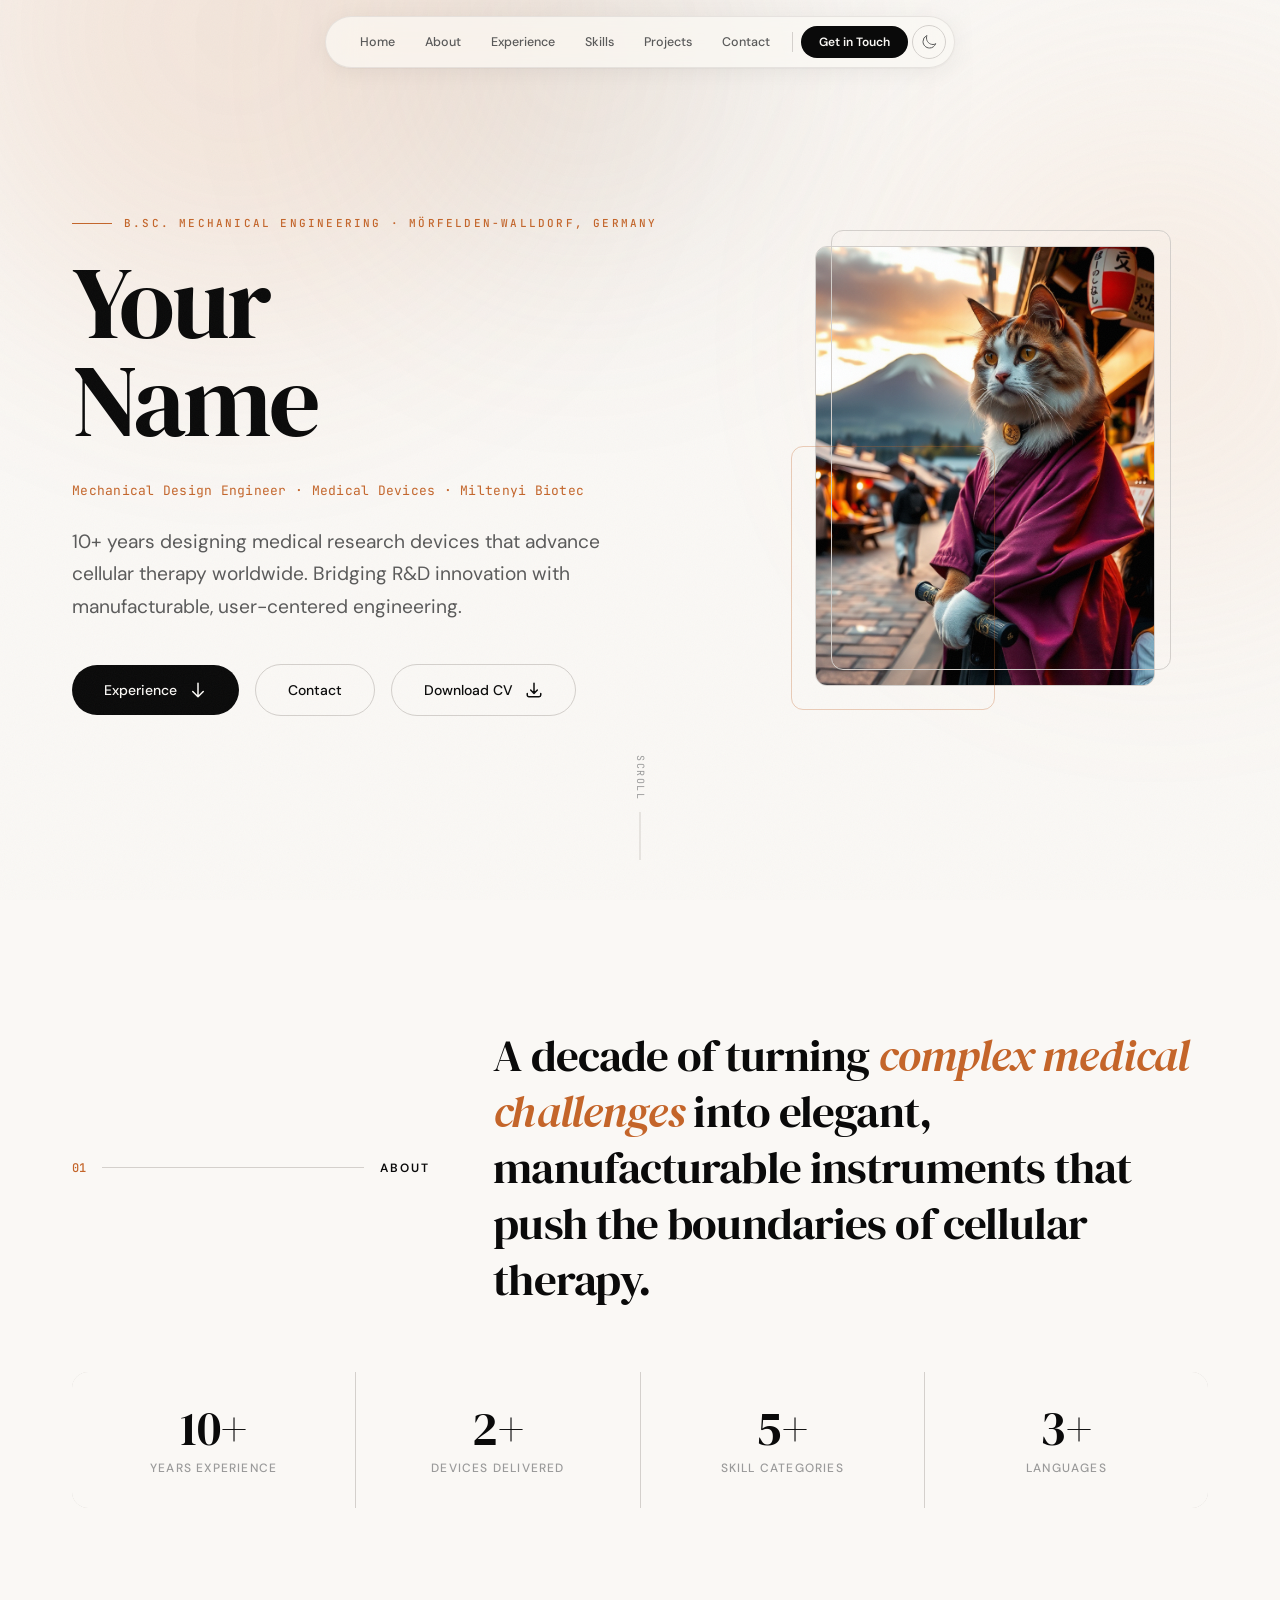
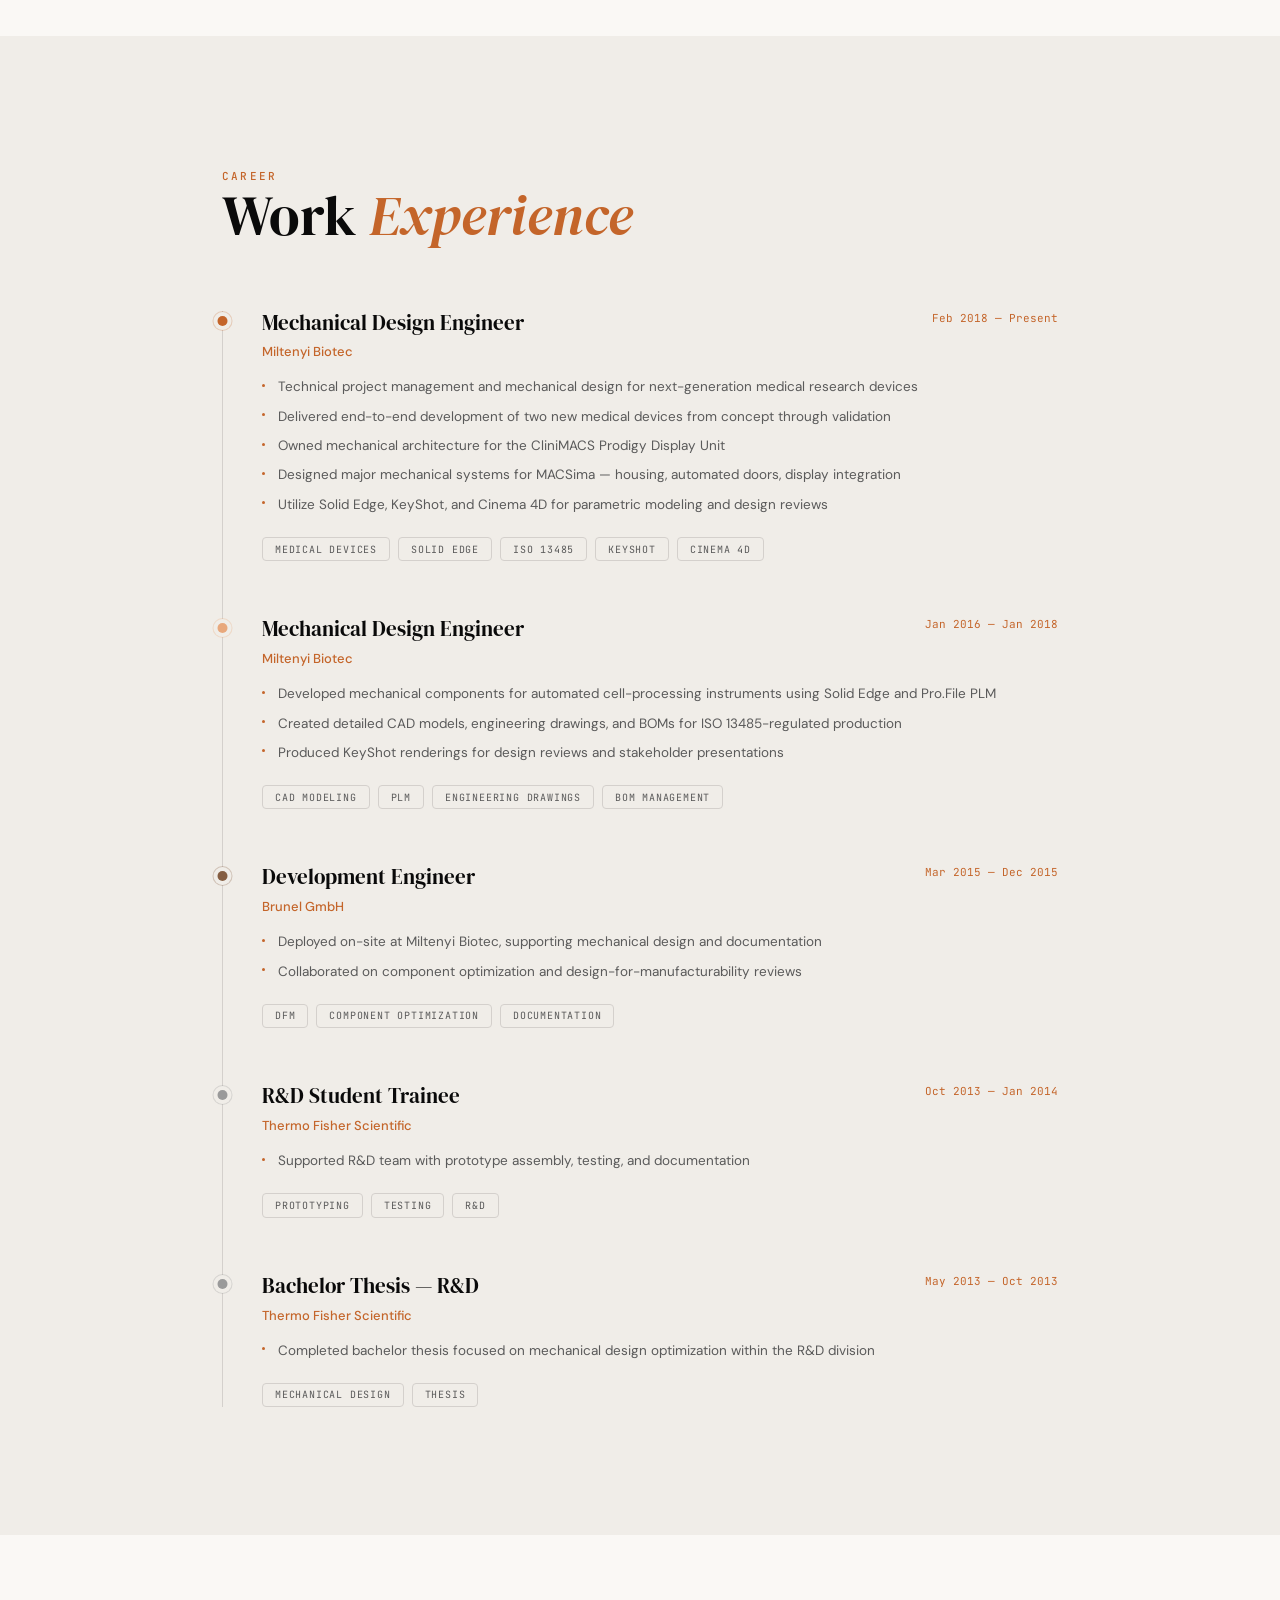
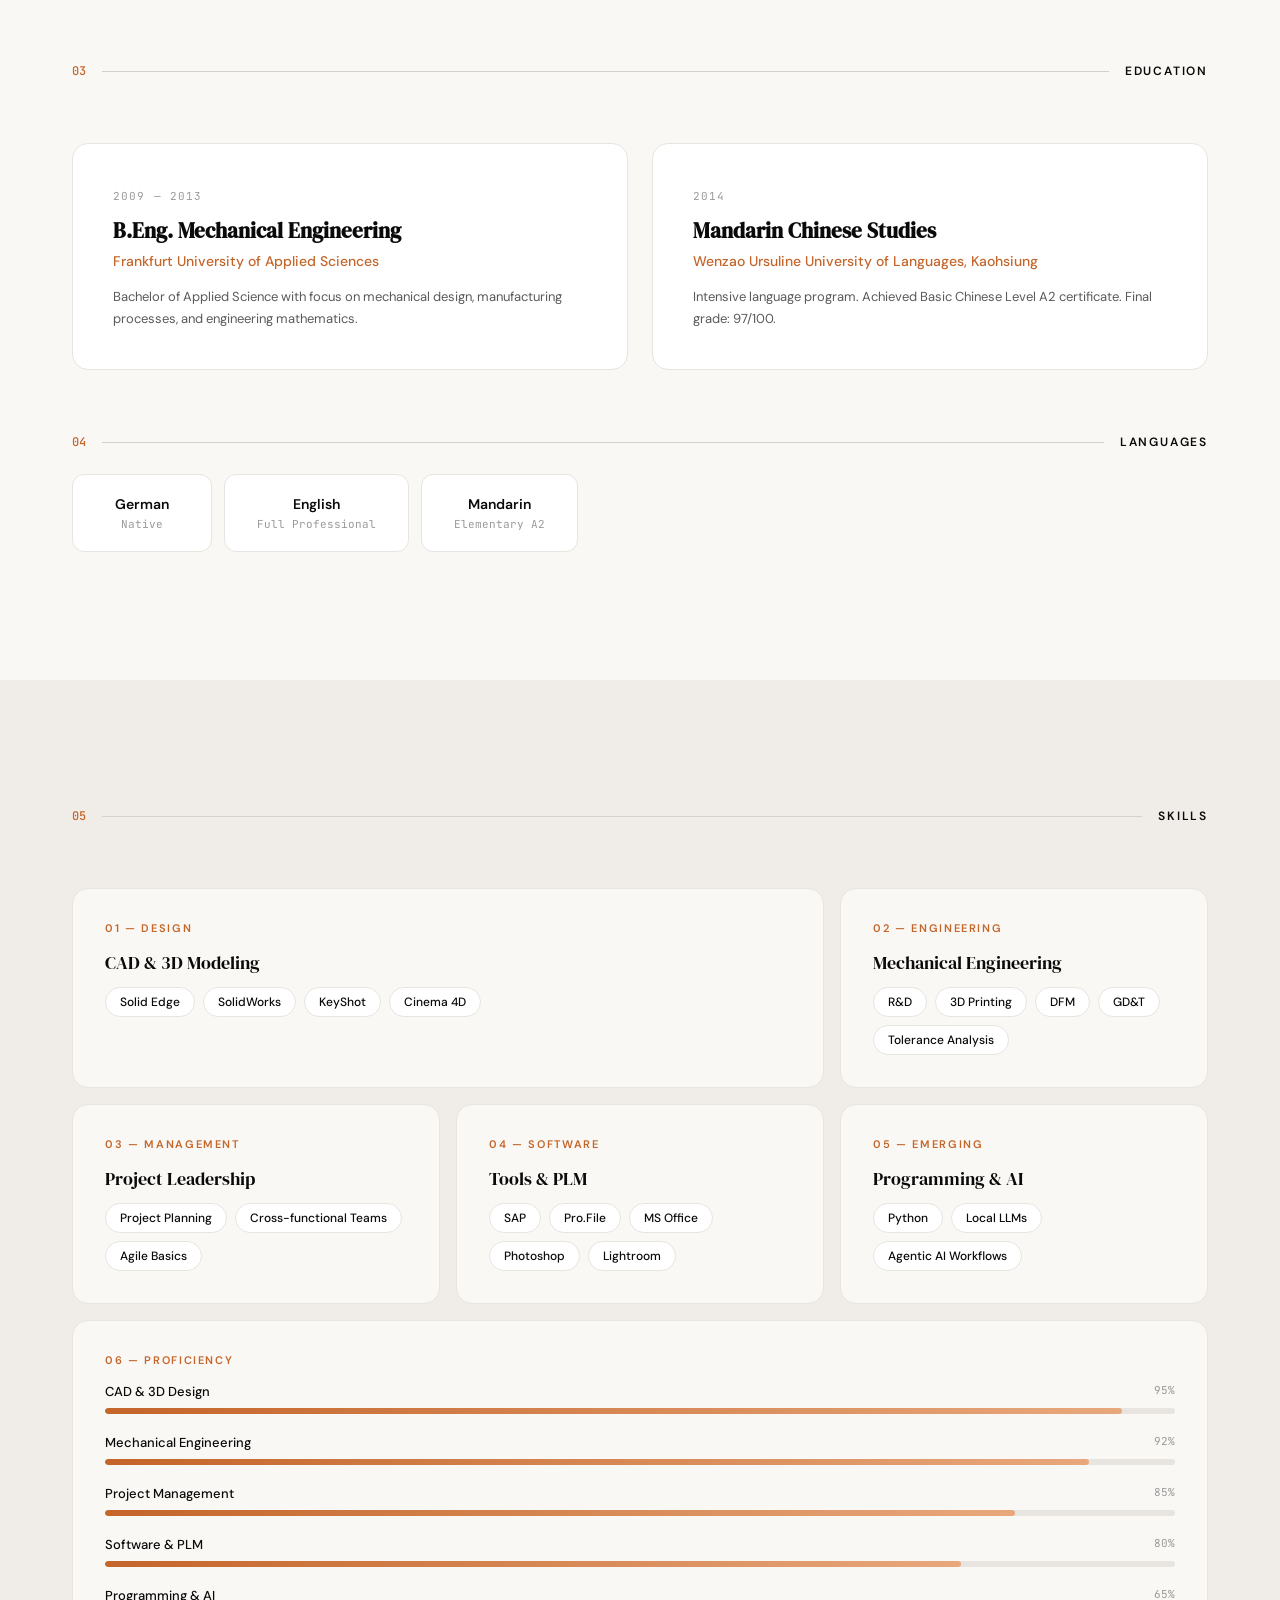
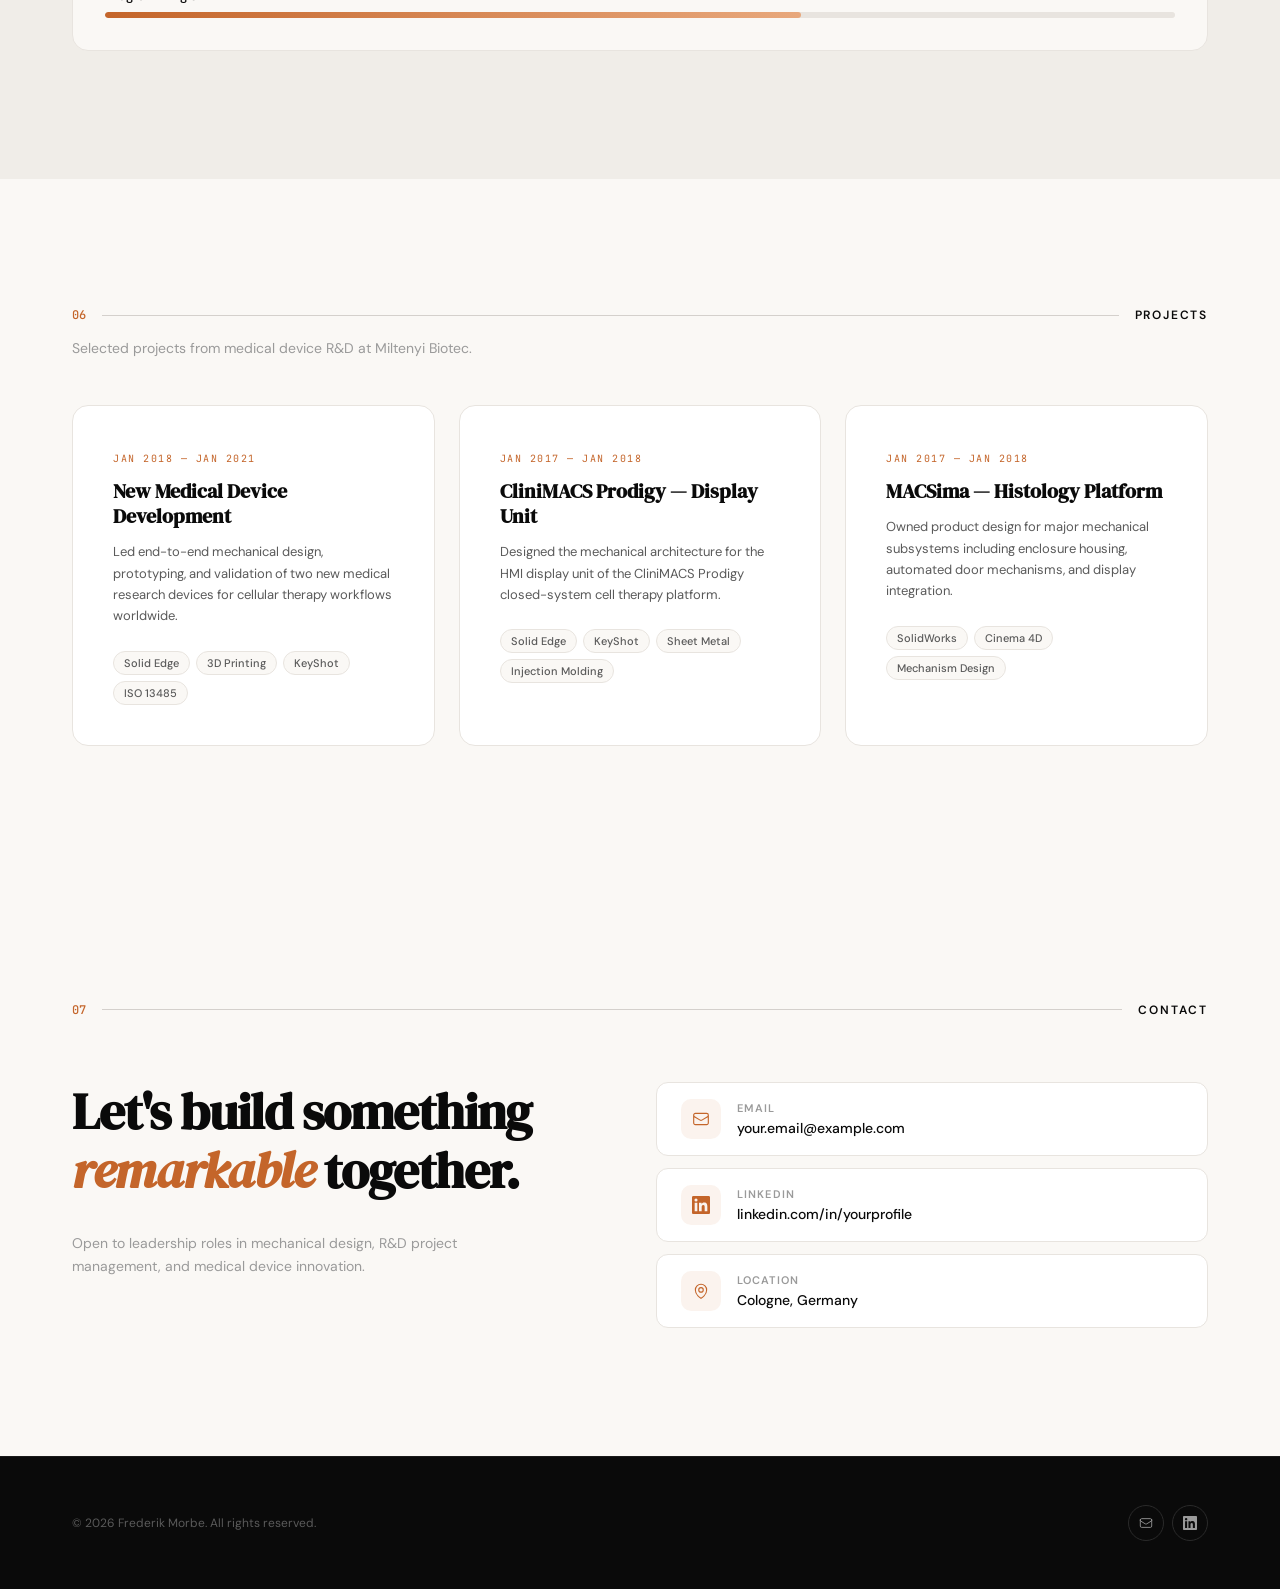
==== commit df741a6a: "Add files via upload" ====
--- a/index.html
+++ b/index.html
@@ -146,6 +146,20 @@
 html.dark .dark-toggle .icon-moon { display: none; }
 html.dark .dark-toggle .icon-sun { display: block; }
 
+/* Dark mode: hero section */
+html.dark .hero-name .word-inner { color: #faf8f5; }
+html.dark .hero-description { color: #9a9a9a; }
+html.dark .hero-subtitle { color: #c4652a; }
+html.dark .hero-label-text { color: #c4652a; }
+html.dark .hero-label-line { background: #c4652a; }
+html.dark .btn-outline-mag { color: #faf8f5; border-color: #2a2a2a; }
+html.dark .btn-outline-mag:hover { border-color: #c4652a; }
+html.dark .hero-photo-frame { background: #1f1f1f; border-color: #2a2a2a; }
+html.dark .hero-photo-deco { border-color: #2a2a2a; }
+html.dark .hero-bg-blob { opacity: 0.08; }
+html.dark .scroll-indicator-text { color: #5a5a5a; }
+html.dark .scroll-indicator-line { background: #2a2a2a; }
+
 /* Dark mode: experience & contact switch to dark */
 html.dark .experience-section {
   background: #1a1a1a;
@@ -495,38 +509,6 @@
 @keyframes decoFloat2 {
   0%, 100% { transform: translate(0, 0); }
   50% { transform: translate(-4px, 4px); }
-}
-
-/* Status badge */
-.hero-status {
-  position: absolute;
-  bottom: 2rem; right: -2rem;
-  display: flex; align-items: center; gap: 0.5rem;
-  padding: 0.75rem 1.25rem;
-  background: #faf8f5;
-  border: 1.5px solid #d4d0cc;
-  border-radius: 100px;
-  box-shadow: 0 8px 32px rgba(0,0,0,0.06);
-  animation: statusPulse 3s ease-in-out infinite;
-}
-@keyframes statusPulse {
-  0%, 100% { box-shadow: 0 8px 32px rgba(0,0,0,0.06); }
-  50% { box-shadow: 0 8px 48px rgba(196,101,42,0.12); }
-}
-.status-dot {
-  width: 8px; height: 8px; border-radius: 50%;
-  background: #22c55e;
-  box-shadow: 0 0 0 3px rgba(34,197,94,0.2);
-  animation: dotPulse 2s ease-in-out infinite;
-}
-@keyframes dotPulse {
-  0%, 100% { box-shadow: 0 0 0 3px rgba(34,197,94,0.2); }
-  50% { box-shadow: 0 0 0 6px rgba(34,197,94,0.1); }
-}
-.status-text {
-  font-size: 12px; font-weight: 600;
-  text-transform: uppercase;
-  letter-spacing: 0.08em;
 }
 
 /* Scroll indicator */
@@ -1335,7 +1317,6 @@
    ============================================================ */
 @media (max-width: 768px) {
   .hero { padding: 5rem 0 4rem; }
-  .hero-status { display: none; }
   .scroll-indicator { display: none; }
   section { padding-top: 4rem; padding-bottom: 4rem; }
   .bento-grid { grid-template-columns: 1fr !important; }
@@ -1439,10 +1420,6 @@
           </div>
           <div class="hero-photo-deco hero-photo-deco-1" aria-hidden="true"></div>
           <div class="hero-photo-deco hero-photo-deco-2" aria-hidden="true"></div>
-          <div class="hero-status">
-            <span class="status-dot"></span>
-            <span class="status-text">Available</span>
-          </div>
         </div>
       </div>
     </div>
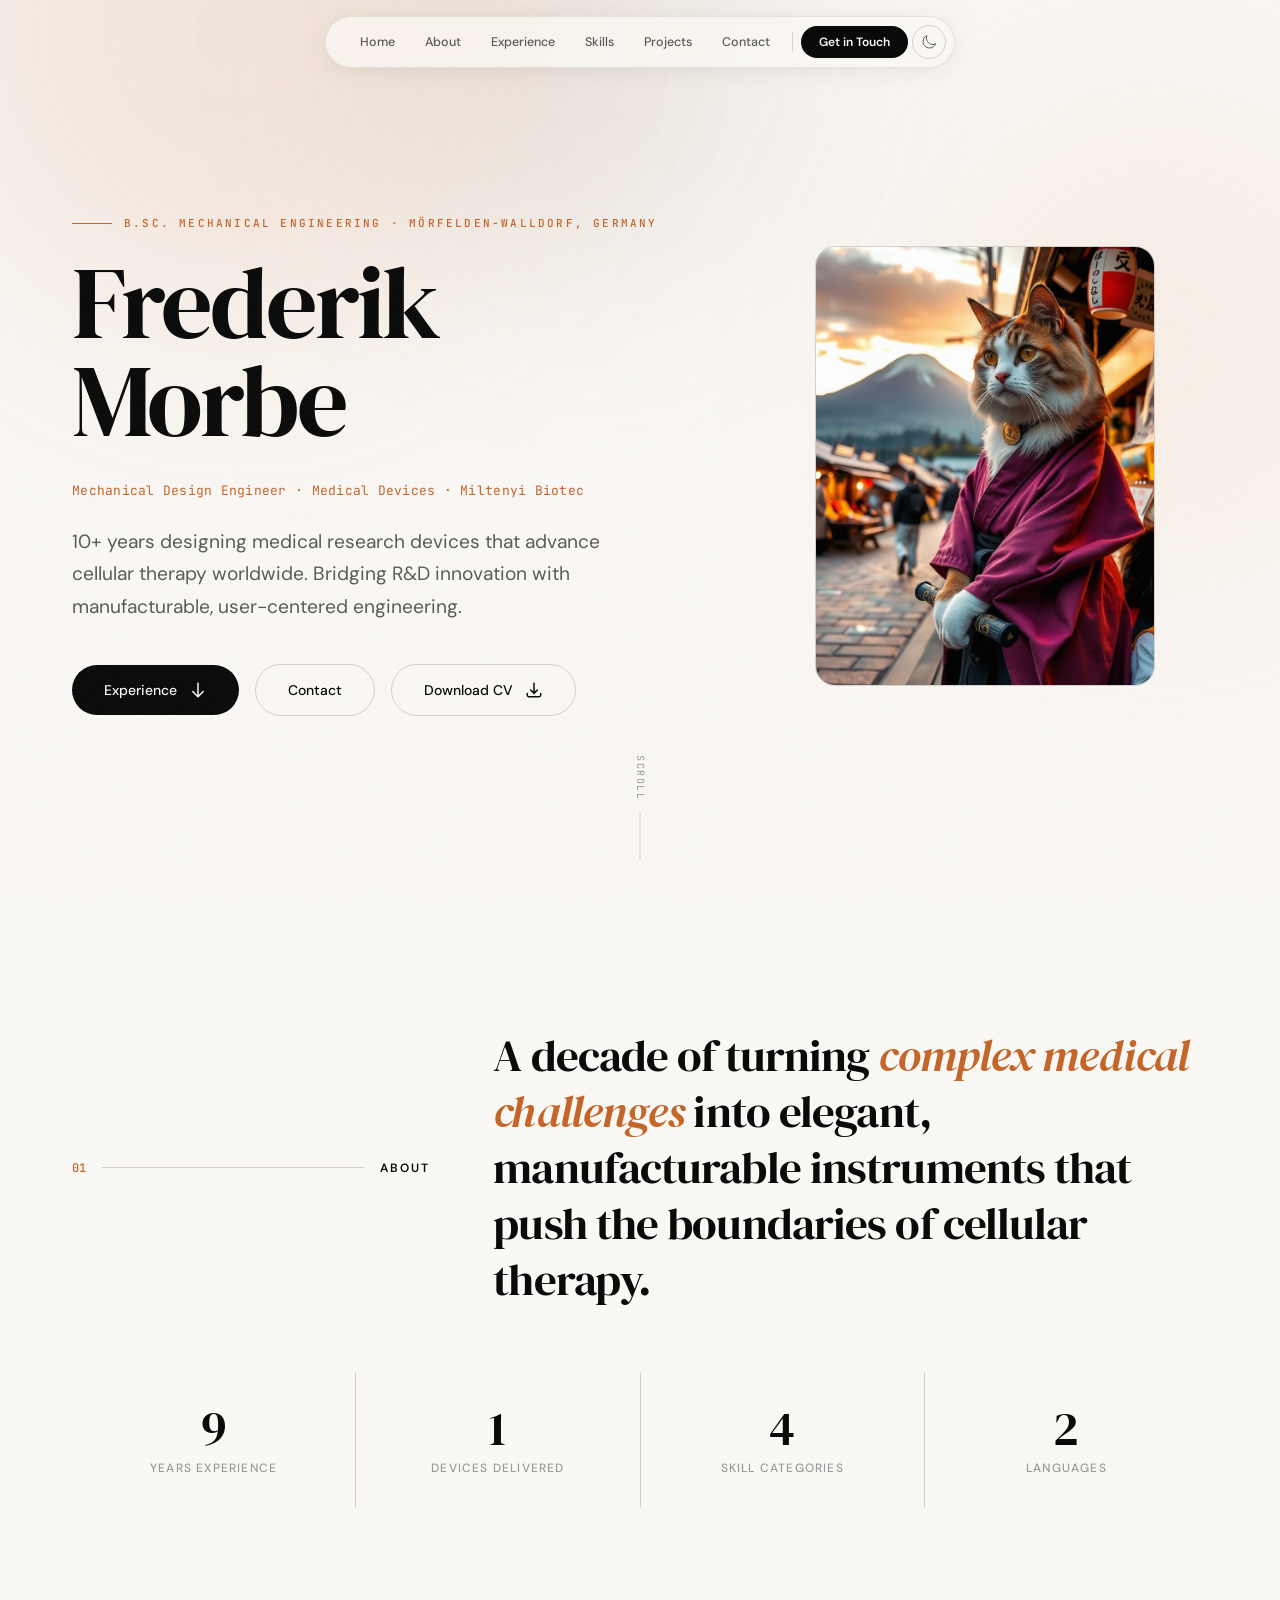
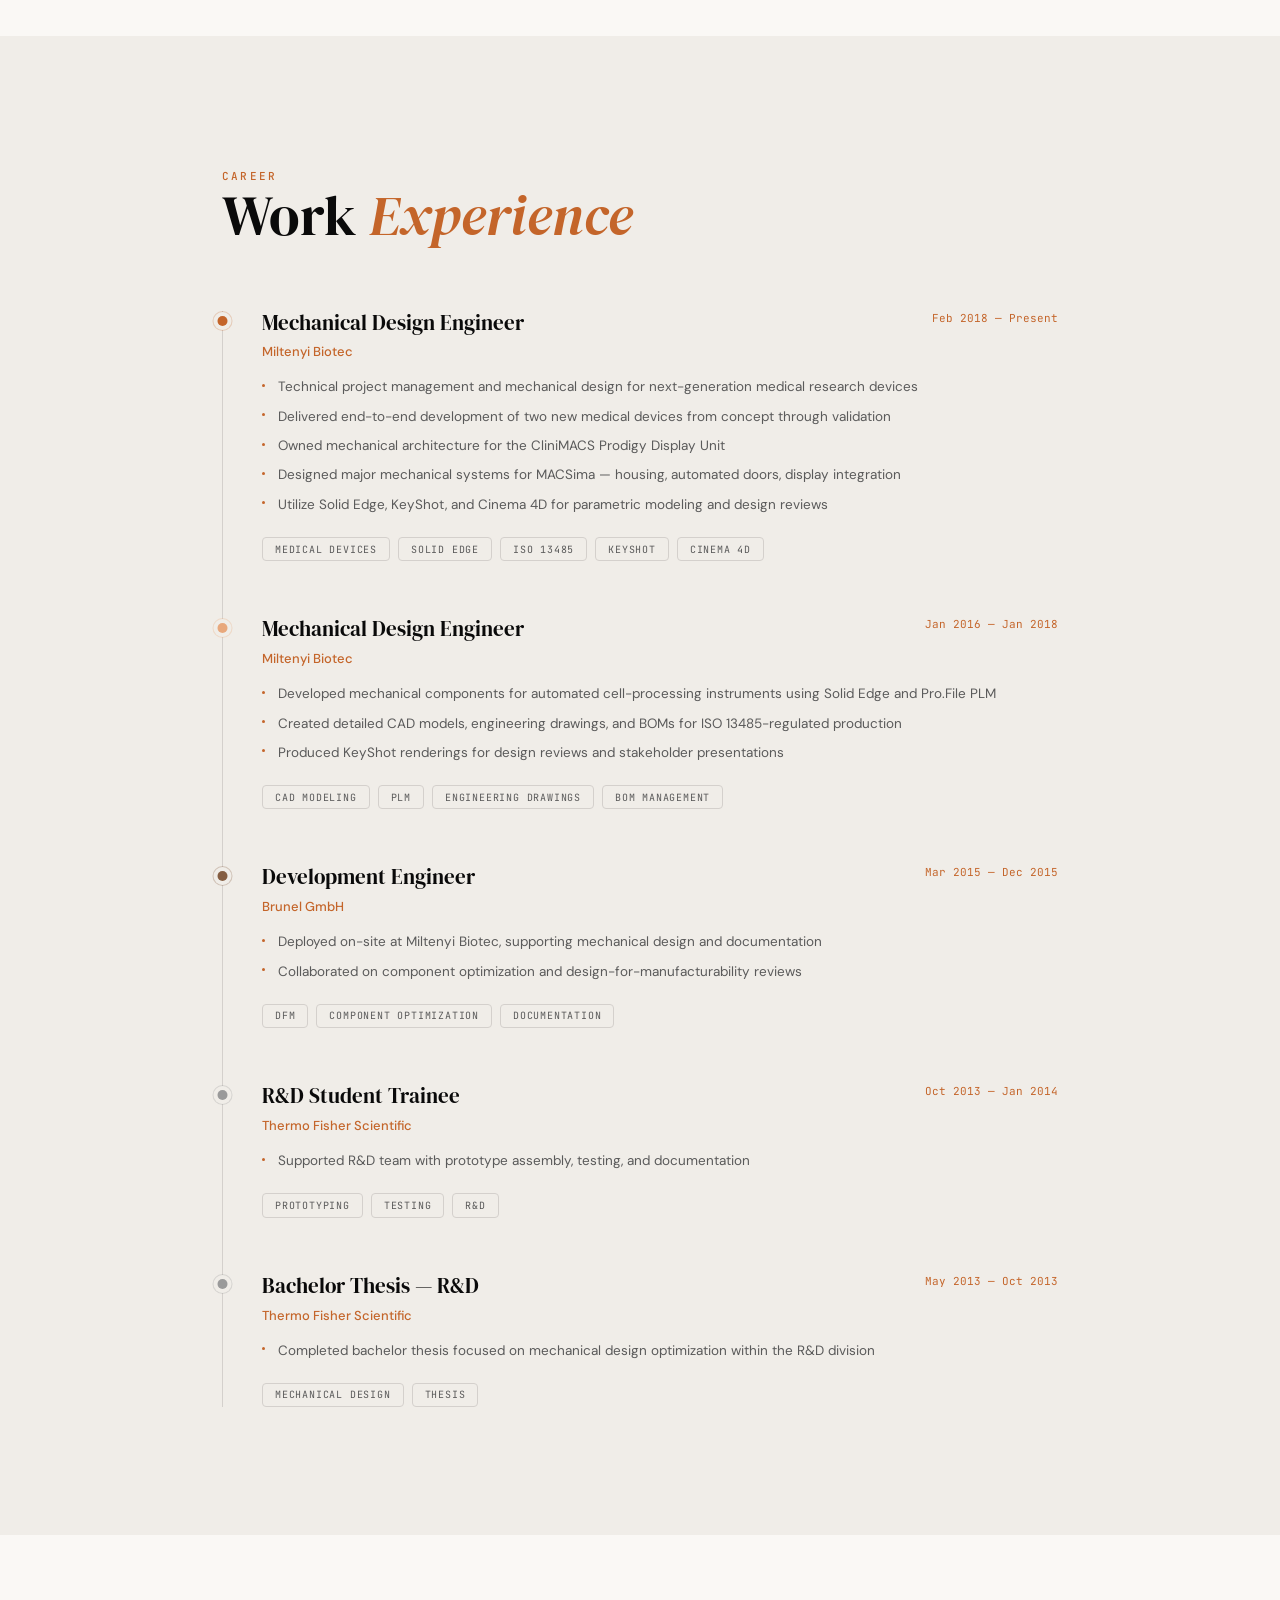
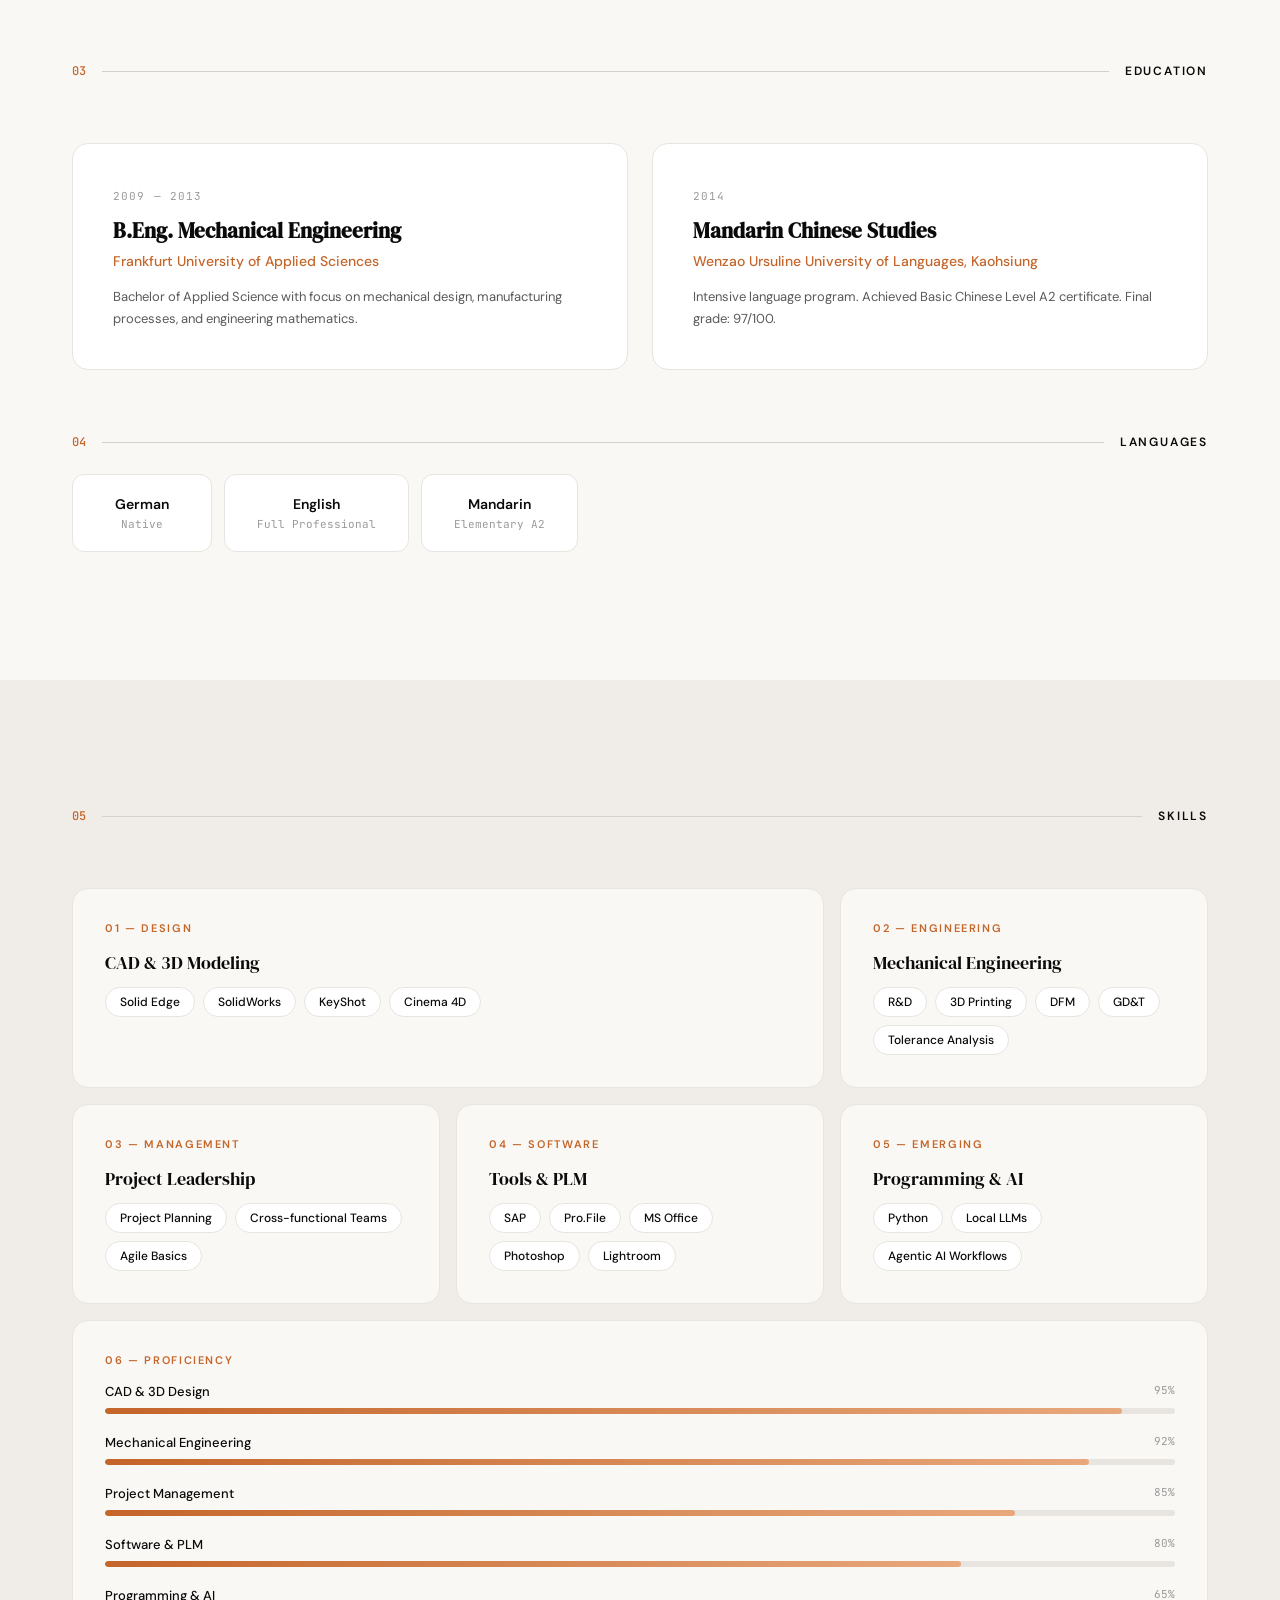
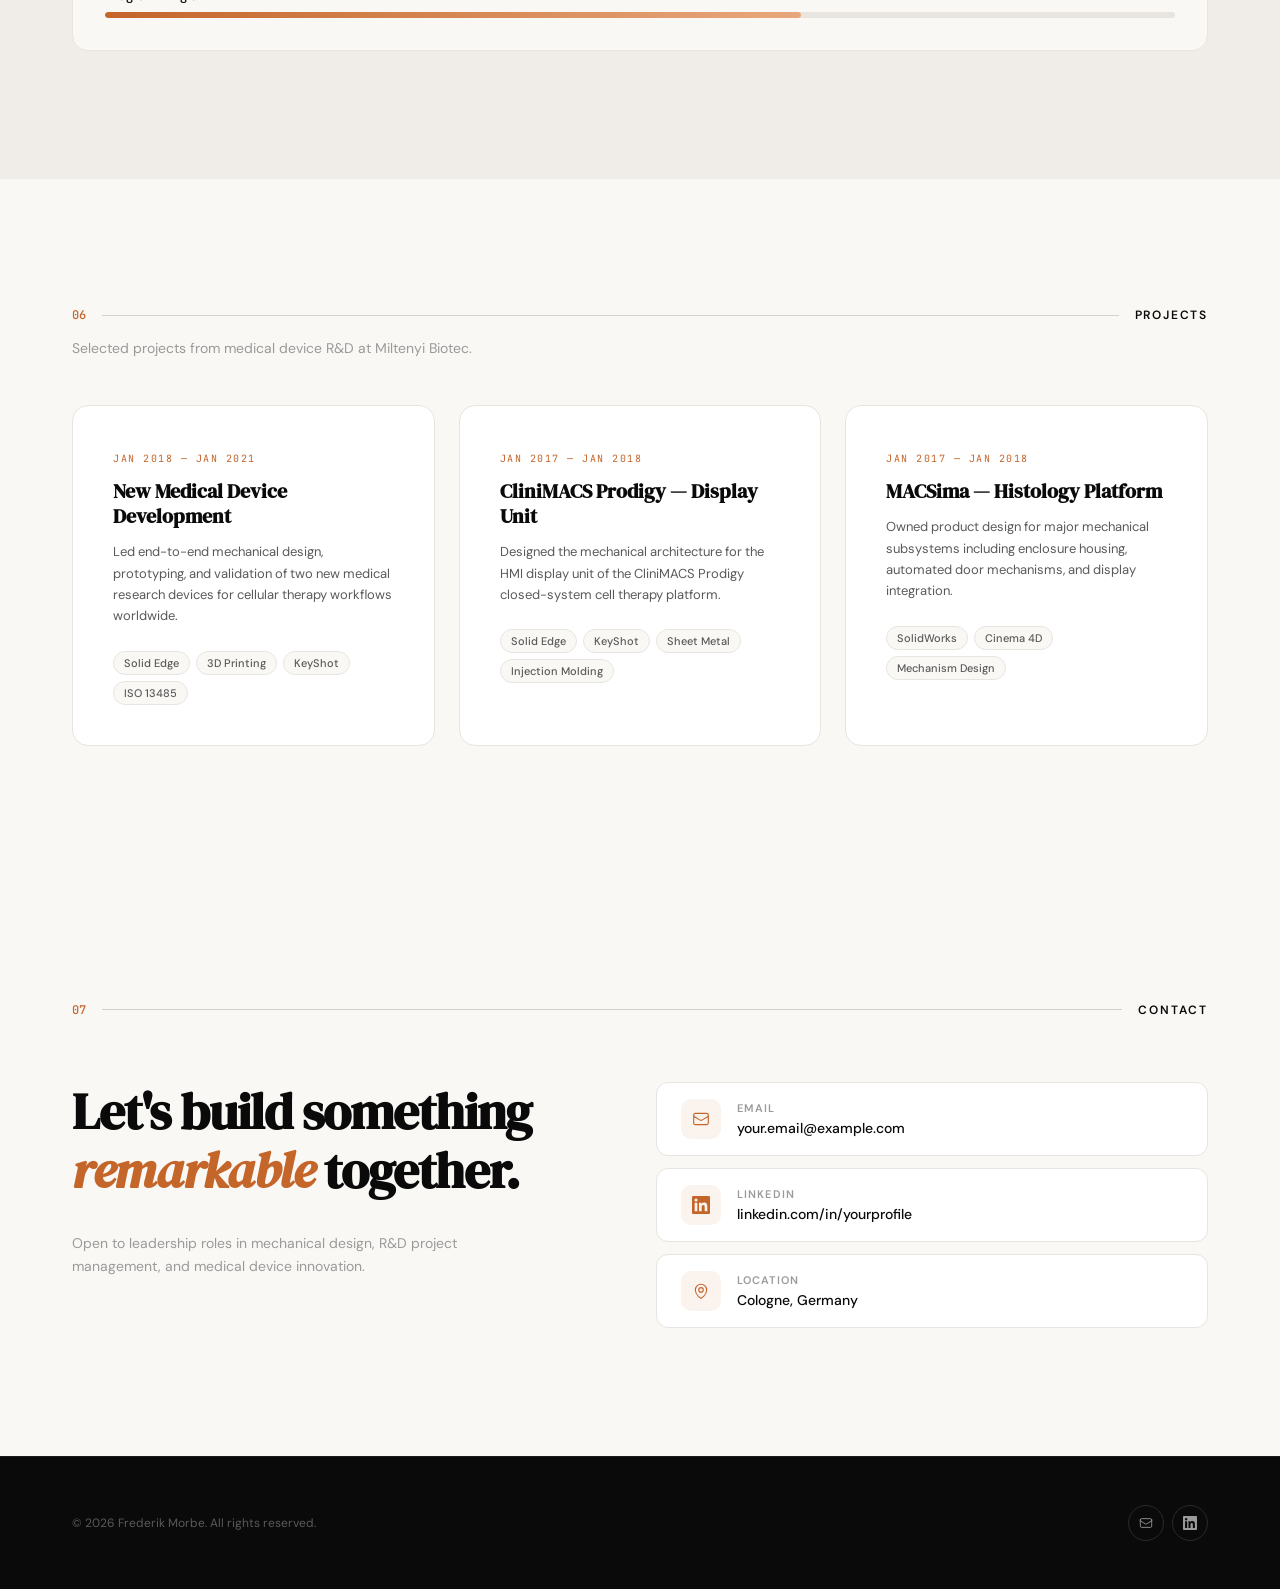
==== commit 57b249d5: "Add files via upload" ====
--- a/index.html
+++ b/index.html
@@ -155,7 +155,6 @@
 html.dark .btn-outline-mag { color: #faf8f5; border-color: #2a2a2a; }
 html.dark .btn-outline-mag:hover { border-color: #c4652a; }
 html.dark .hero-photo-frame { background: #1f1f1f; border-color: #2a2a2a; }
-html.dark .hero-photo-deco { border-color: #2a2a2a; }
 html.dark .hero-bg-blob { opacity: 0.08; }
 html.dark .scroll-indicator-text { color: #5a5a5a; }
 html.dark .scroll-indicator-line { background: #2a2a2a; }
@@ -478,37 +477,45 @@
 
 .hero-photo-frame {
   position: absolute; inset: 0;
-  border-radius: 12px;
+  border-radius: 20px;
   overflow: hidden;
   background: #e8e4df;
   border: 1.5px solid #d4d0cc;
 }
 .hero-photo-frame img, .hero-photo-frame svg {
   width: 100%; height: 100%; object-fit: cover;
-}
-
-/* Decorative elements around photo */
-.hero-photo-deco {
+  transition: transform 6s cubic-bezier(0.16,1,0.3,1);
+}
+.hero-photo-wrap:hover .hero-photo-frame img {
+  transform: scale(1.06);
+}
+
+/* Glass Overlay */
+.photo-glass {
   position: absolute;
-  border: 1.5px solid #d4d0cc;
-  border-radius: 12px;
-}
-.hero-photo-deco-1 {
-  top: -16px; right: -16px; width: 100%; height: 100%;
-  animation: decoFloat1 6s ease-in-out infinite;
-}
-.hero-photo-deco-2 {
-  bottom: -24px; left: -24px; width: 60%; height: 60%;
-  border-color: rgba(196,101,42,0.3);
-  animation: decoFloat2 8s ease-in-out infinite;
-}
-@keyframes decoFloat1 {
-  0%, 100% { transform: translate(0, 0); }
-  50% { transform: translate(6px, -6px); }
-}
-@keyframes decoFloat2 {
-  0%, 100% { transform: translate(0, 0); }
-  50% { transform: translate(-4px, 4px); }
+  bottom: 0; left: 0; right: 0;
+  padding: 3rem 1.5rem 1.5rem;
+  background: linear-gradient(transparent, rgba(0,0,0,0.6));
+  color: #fff;
+  z-index: 2;
+  opacity: 0;
+  transform: translateY(16px);
+  transition: opacity 0.6s ease, transform 0.6s cubic-bezier(0.16,1,0.3,1);
+  pointer-events: none;
+}
+.hero-photo-wrap:hover .photo-glass {
+  opacity: 1;
+  transform: translateY(0);
+}
+.photo-glass h3 {
+  font-family: 'DM Serif Display', serif;
+  font-size: 1.25rem;
+  line-height: 1.2;
+}
+.photo-glass p {
+  font-size: 12px;
+  color: rgba(255,255,255,0.7);
+  margin-top: 0.25rem;
 }
 
 /* Scroll indicator */
@@ -1385,8 +1392,8 @@
         </div>
 
         <h1 class="hero-name">
-          <span class="word"><span class="word-inner" id="word1">Your</span></span>
-          <span class="word"><span class="word-inner" id="word2">Name</span></span>
+          <span class="word"><span class="word-inner" id="word1">Frederik</span></span>
+          <span class="word"><span class="word-inner" id="word2">Morbe</span></span>
         </h1>
 
         <p class="hero-subtitle reveal reveal-delay-1">
@@ -1417,9 +1424,11 @@
         <div class="hero-photo-wrap">
           <div class="hero-photo-frame">
             <img src="placeholder.jpg" alt="Profile photo" />
+            <div class="photo-glass">
+              <h3>Frederik Morbe</h3>
+              <p>Mechanical Design Engineer</p>
+            </div>
           </div>
-          <div class="hero-photo-deco hero-photo-deco-1" aria-hidden="true"></div>
-          <div class="hero-photo-deco hero-photo-deco-2" aria-hidden="true"></div>
         </div>
       </div>
     </div>
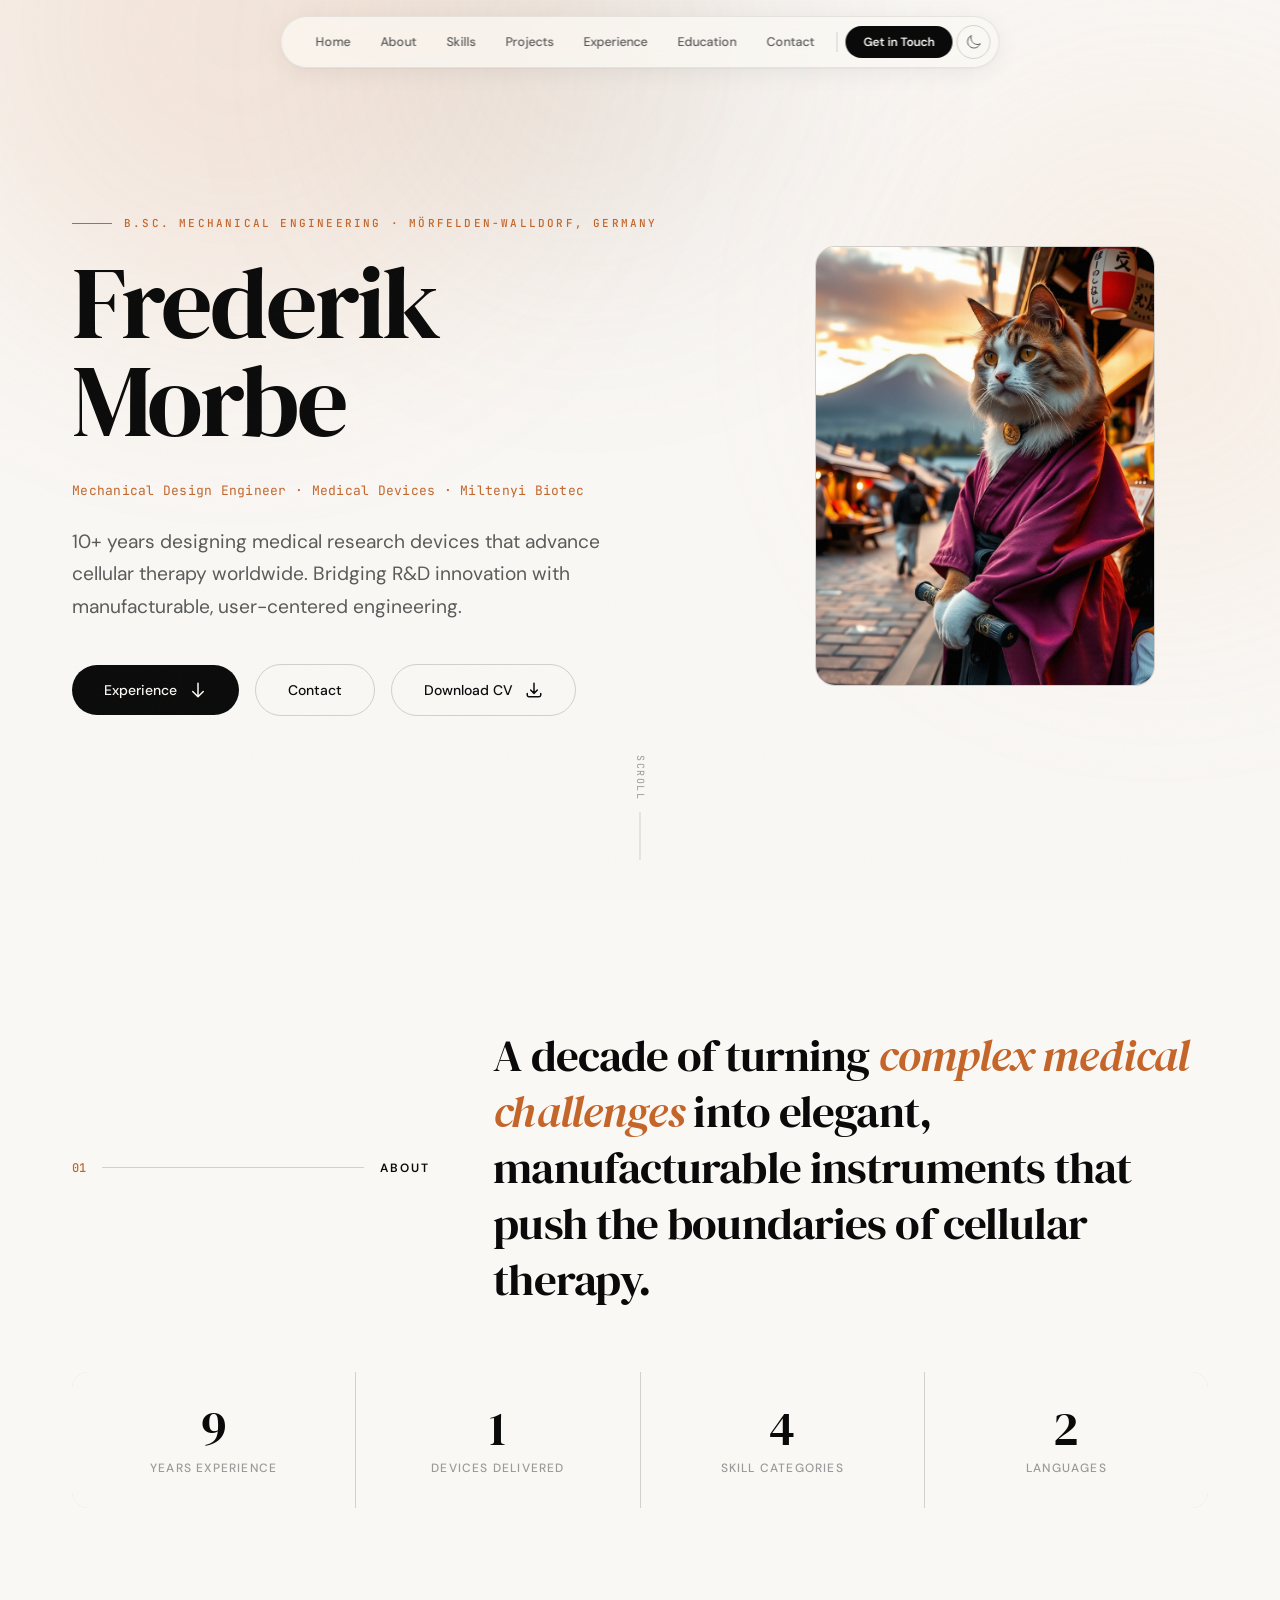
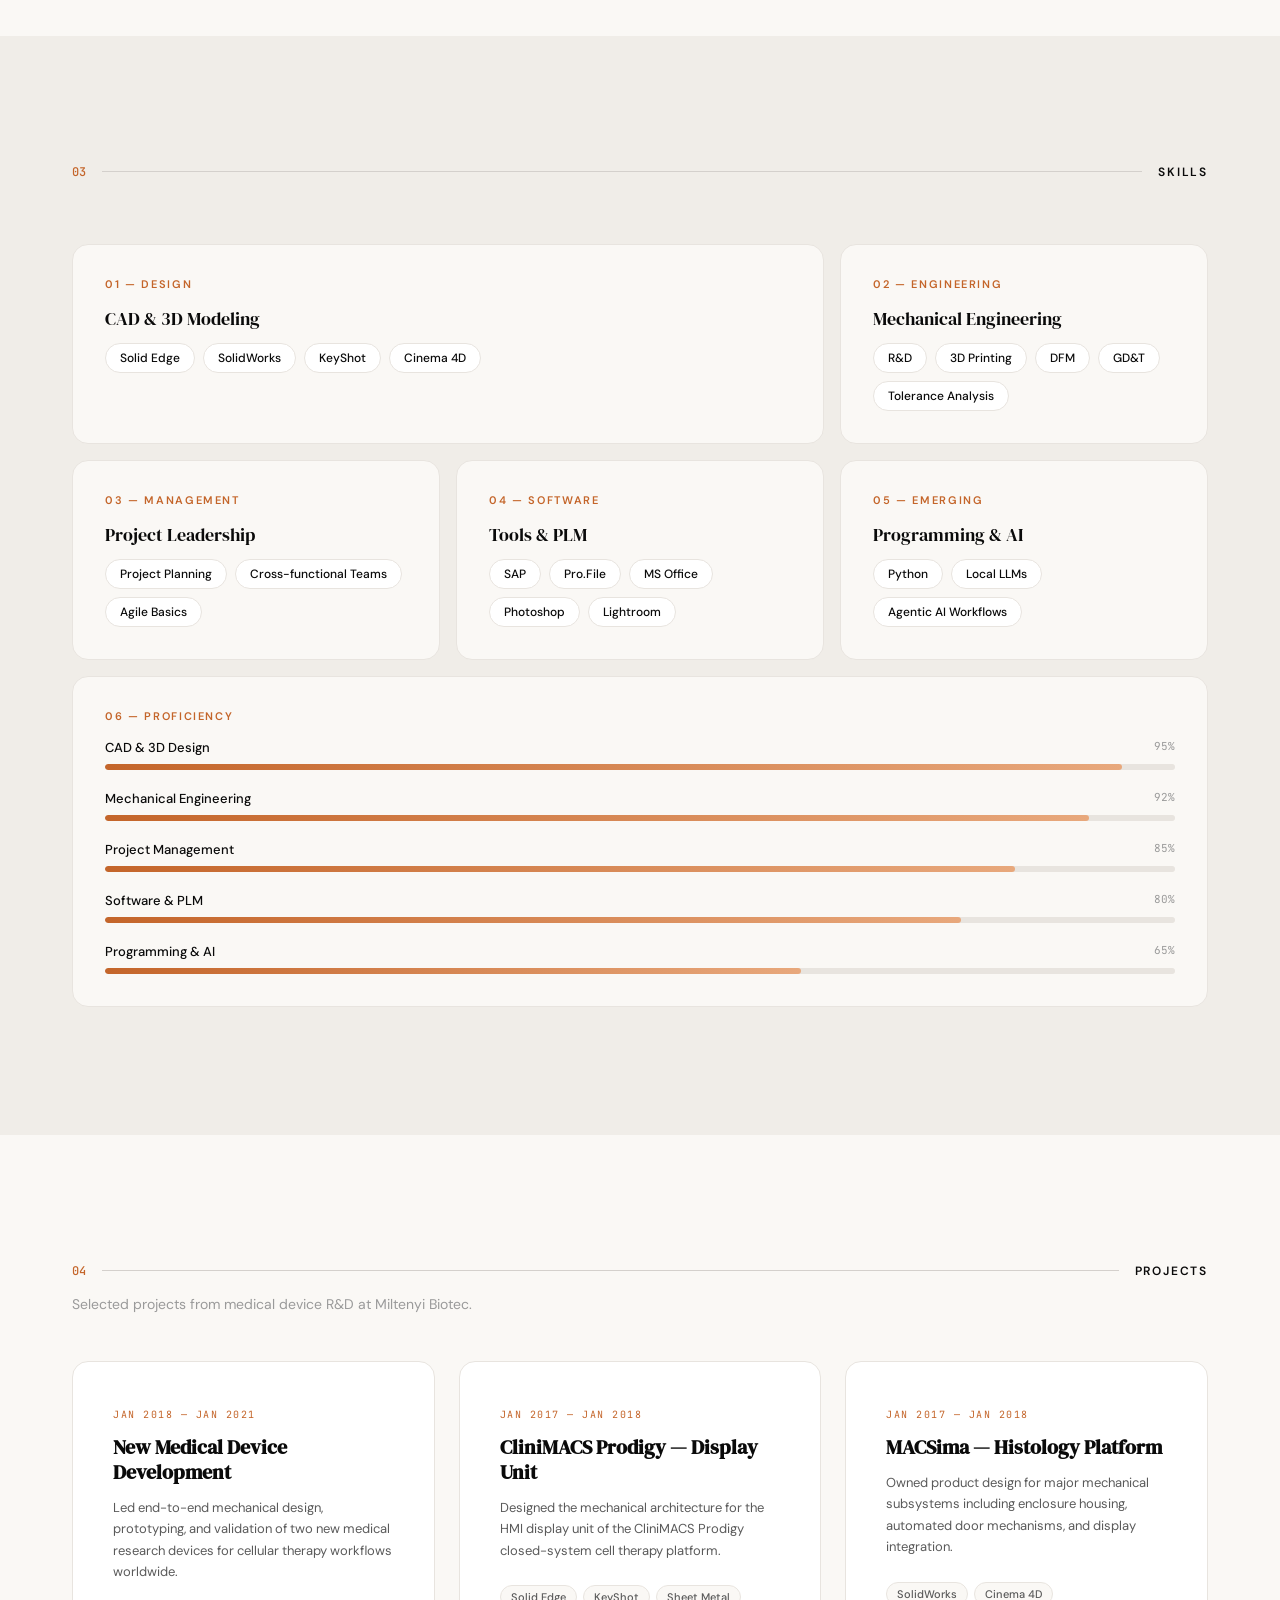
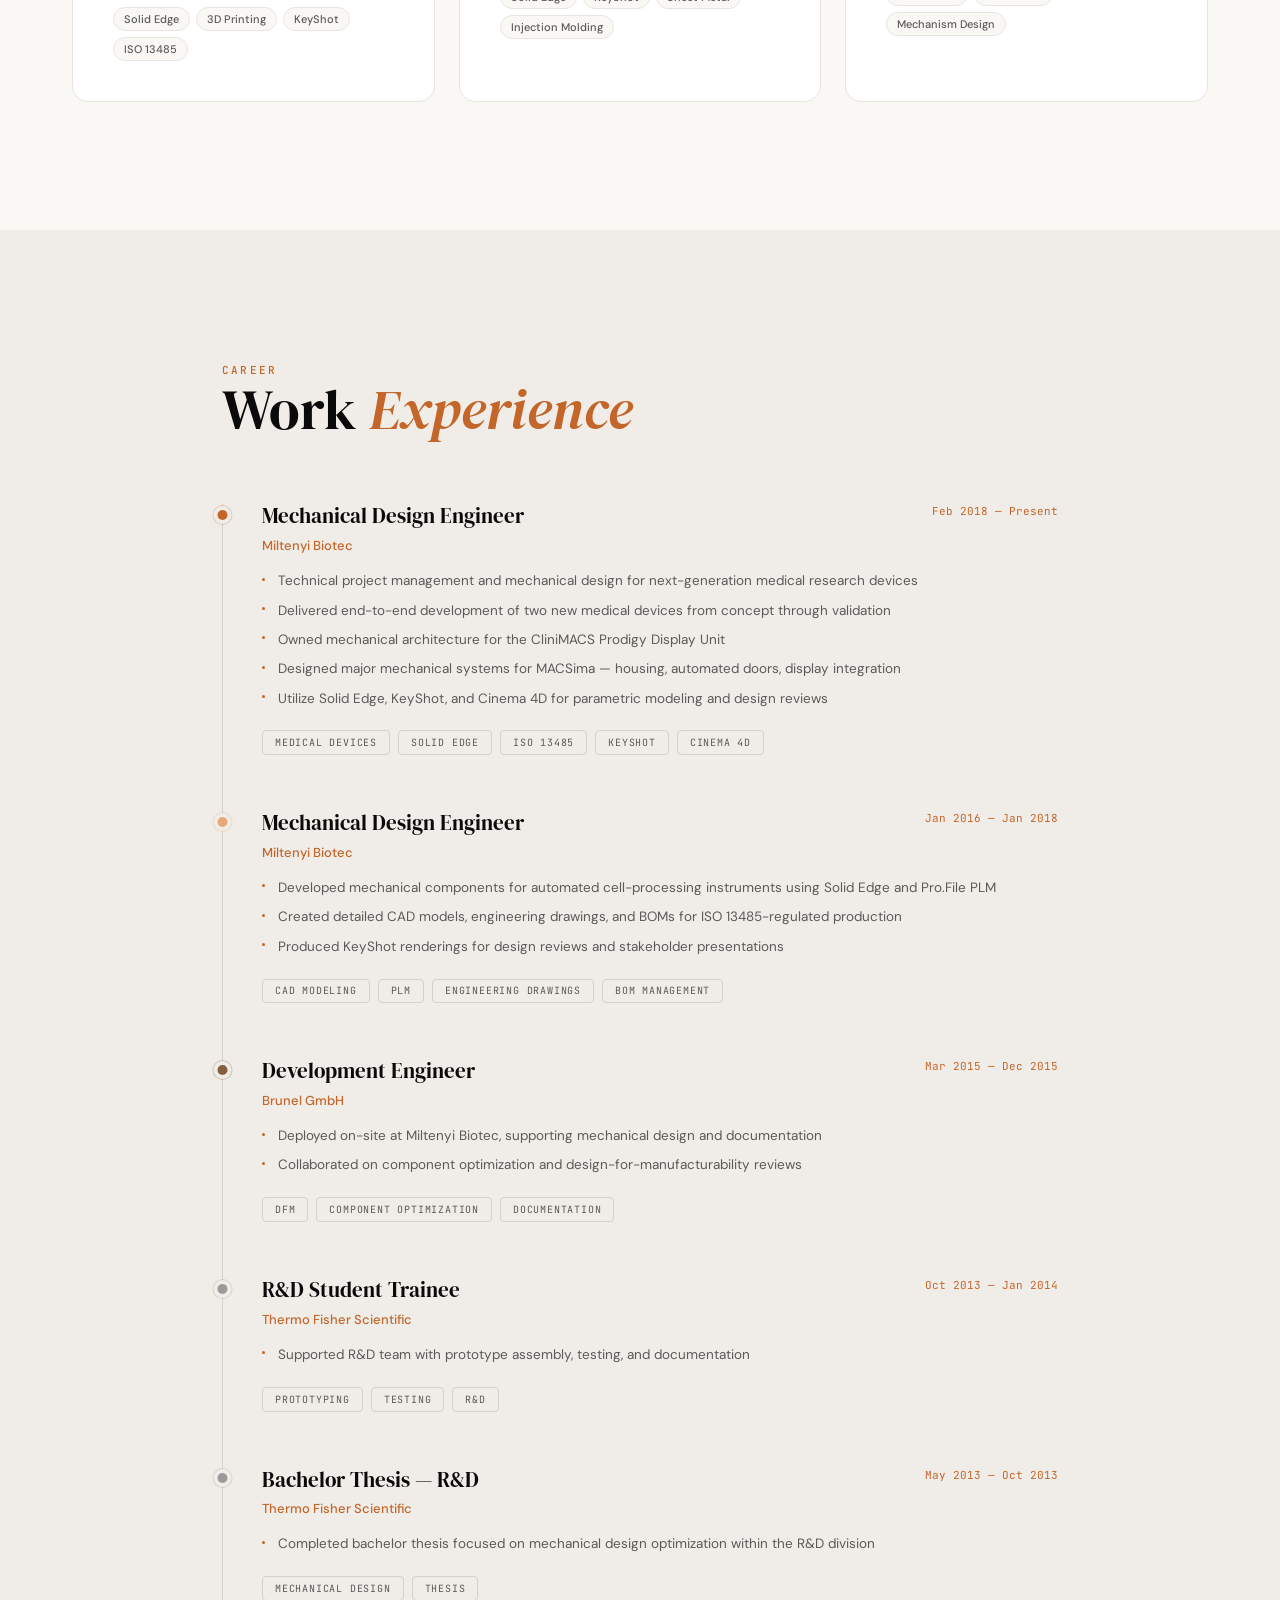
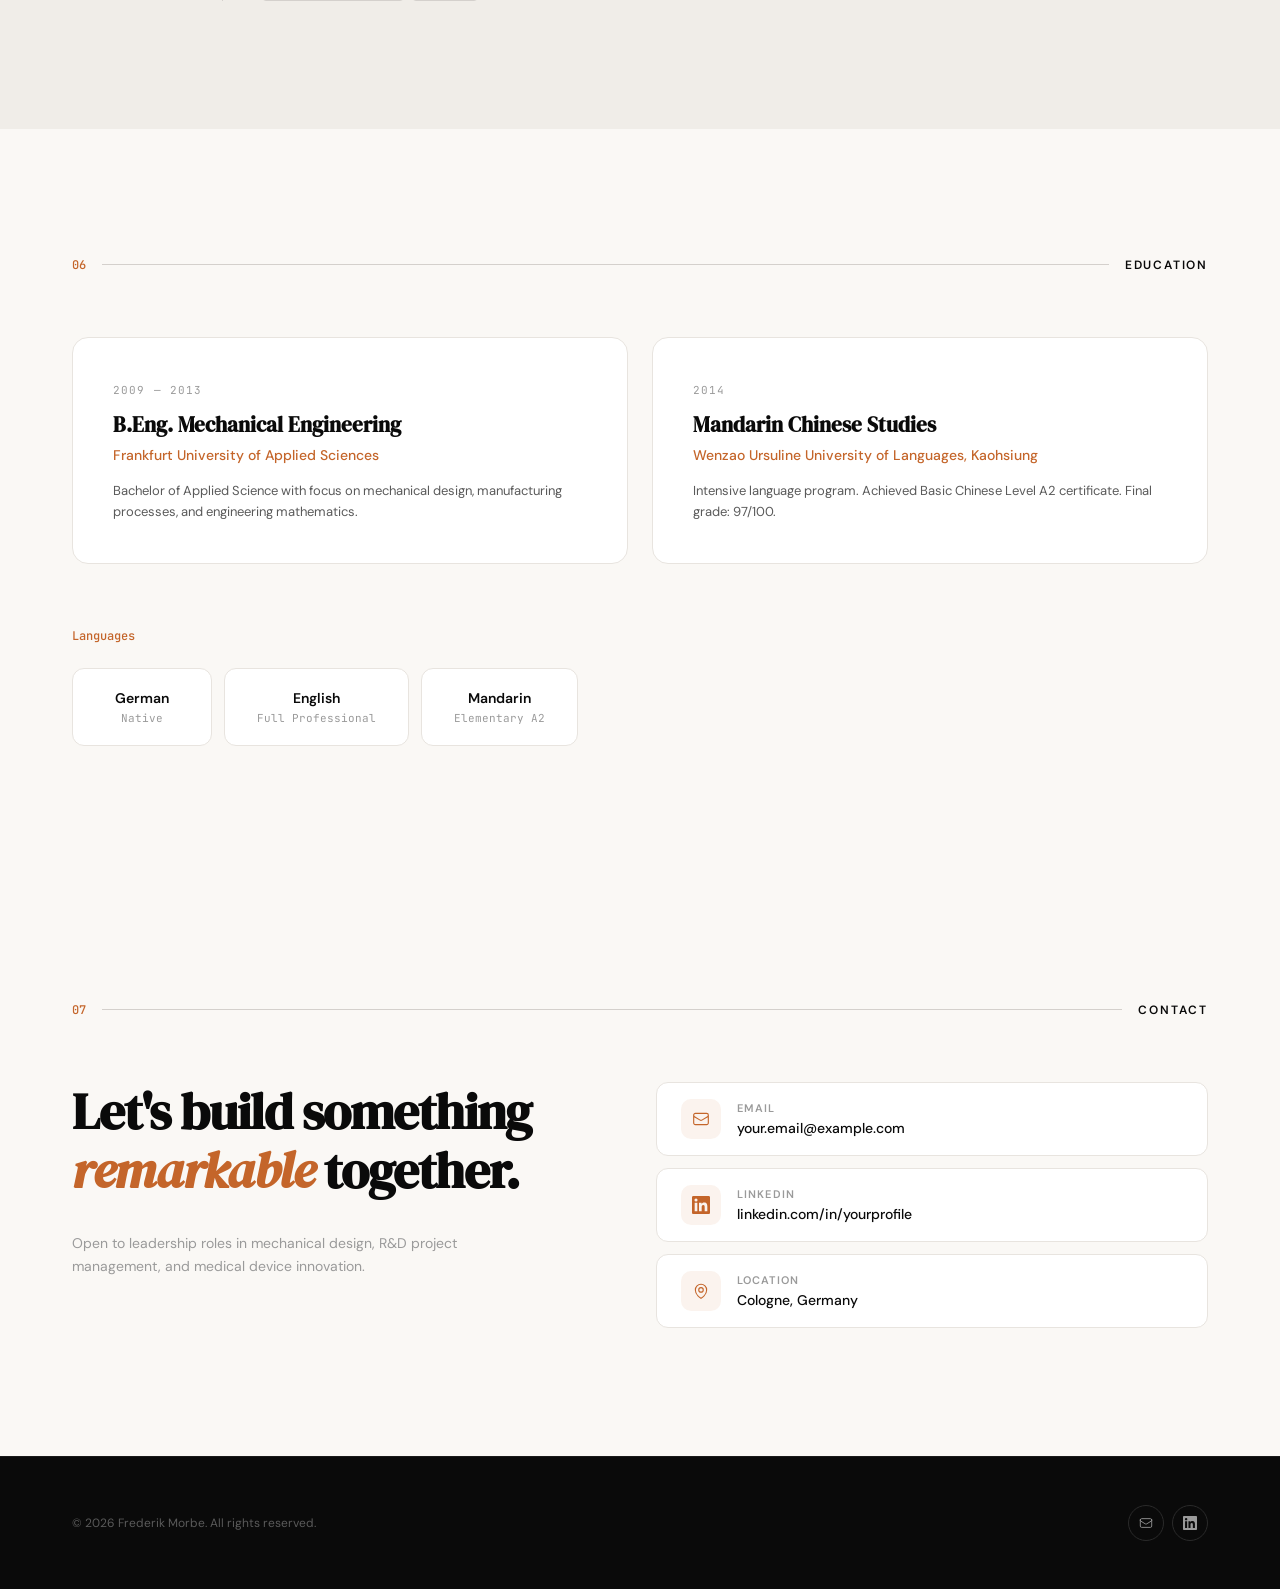
==== commit 6c45d12a: "Add files via upload" ====
--- a/index.html
+++ b/index.html
@@ -1358,9 +1358,10 @@
   <ul class="navbar-links">
     <li><a href="#hero">Home</a></li>
     <li><a href="#about">About</a></li>
-    <li><a href="#experience">Experience</a></li>
     <li><a href="#skills">Skills</a></li>
     <li><a href="#projects">Projects</a></li>
+    <li><a href="#experience">Experience</a></li>
+    <li><a href="#education">Education</a></li>
     <li><a href="#contact">Contact</a></li>
   </ul>
   <span class="navbar-divider"></span>
@@ -1473,6 +1474,168 @@
       <div class="bento-cell reveal reveal-delay-4">
         <div class="bento-number" data-count="3">0</div>
         <div class="bento-label">Languages</div>
+      </div>
+    </div>
+  </div>
+</section>
+
+<!-- ============================================================
+     SKILLS — BENTO GRID
+     ============================================================ -->
+<section class="skills-section" id="skills">
+  <div class="skills-container">
+    <div class="skills-header reveal">
+      <span class="num">03</span>
+      <span class="line"></span>
+      <span class="title">Skills</span>
+    </div>
+
+    <div class="bento-grid">
+      <!-- Item 1: CAD (spans 2 cols on desktop) -->
+      <div class="bento-item reveal reveal-delay-1">
+        <div class="bento-item-label">01 — Design</div>
+        <div class="bento-item-title">CAD & 3D Modeling</div>
+        <div class="bento-tags">
+          <span class="bento-tag" data-hover>Solid Edge</span>
+          <span class="bento-tag" data-hover>SolidWorks</span>
+          <span class="bento-tag" data-hover>KeyShot</span>
+          <span class="bento-tag" data-hover>Cinema 4D</span>
+        </div>
+      </div>
+      <!-- Item 2 -->
+      <div class="bento-item reveal reveal-delay-2">
+        <div class="bento-item-label">02 — Engineering</div>
+        <div class="bento-item-title">Mechanical Engineering</div>
+        <div class="bento-tags">
+          <span class="bento-tag" data-hover>R&D</span>
+          <span class="bento-tag" data-hover>3D Printing</span>
+          <span class="bento-tag" data-hover>DFM</span>
+          <span class="bento-tag" data-hover>GD&T</span>
+          <span class="bento-tag" data-hover>Tolerance Analysis</span>
+        </div>
+      </div>
+      <!-- Item 3 -->
+      <div class="bento-item reveal reveal-delay-3">
+        <div class="bento-item-label">03 — Management</div>
+        <div class="bento-item-title">Project Leadership</div>
+        <div class="bento-tags">
+          <span class="bento-tag" data-hover>Project Planning</span>
+          <span class="bento-tag" data-hover>Cross-functional Teams</span>
+          <span class="bento-tag" data-hover>Agile Basics</span>
+        </div>
+      </div>
+      <!-- Item 4 -->
+      <div class="bento-item reveal reveal-delay-4">
+        <div class="bento-item-label">04 — Software</div>
+        <div class="bento-item-title">Tools & PLM</div>
+        <div class="bento-tags">
+          <span class="bento-tag" data-hover>SAP</span>
+          <span class="bento-tag" data-hover>Pro.File</span>
+          <span class="bento-tag" data-hover>MS Office</span>
+          <span class="bento-tag" data-hover>Photoshop</span>
+          <span class="bento-tag" data-hover>Lightroom</span>
+        </div>
+      </div>
+      <!-- Item 5 -->
+      <div class="bento-item reveal reveal-delay-5">
+        <div class="bento-item-label">05 — Emerging</div>
+        <div class="bento-item-title">Programming & AI</div>
+        <div class="bento-tags">
+          <span class="bento-tag" data-hover>Python</span>
+          <span class="bento-tag" data-hover>Local LLMs</span>
+          <span class="bento-tag" data-hover>Agentic AI Workflows</span>
+        </div>
+      </div>
+      <!-- Item 6: Proficiency bars (spans 3 cols on desktop) -->
+      <div class="bento-item reveal reveal-delay-6" id="barsBento">
+        <div class="bento-item-label">06 — Proficiency</div>
+        <div class="skill-bar-item">
+          <div class="skill-bar-header">
+            <span class="skill-bar-name">CAD & 3D Design</span>
+            <span class="skill-bar-pct">95%</span>
+          </div>
+          <div class="skill-bar-track"><div class="skill-bar-fill" data-width="95"></div></div>
+        </div>
+        <div class="skill-bar-item">
+          <div class="skill-bar-header">
+            <span class="skill-bar-name">Mechanical Engineering</span>
+            <span class="skill-bar-pct">92%</span>
+          </div>
+          <div class="skill-bar-track"><div class="skill-bar-fill" data-width="92"></div></div>
+        </div>
+        <div class="skill-bar-item">
+          <div class="skill-bar-header">
+            <span class="skill-bar-name">Project Management</span>
+            <span class="skill-bar-pct">85%</span>
+          </div>
+          <div class="skill-bar-track"><div class="skill-bar-fill" data-width="85"></div></div>
+        </div>
+        <div class="skill-bar-item">
+          <div class="skill-bar-header">
+            <span class="skill-bar-name">Software & PLM</span>
+            <span class="skill-bar-pct">80%</span>
+          </div>
+          <div class="skill-bar-track"><div class="skill-bar-fill" data-width="80"></div></div>
+        </div>
+        <div class="skill-bar-item">
+          <div class="skill-bar-header">
+            <span class="skill-bar-name">Programming & AI</span>
+            <span class="skill-bar-pct">65%</span>
+          </div>
+          <div class="skill-bar-track"><div class="skill-bar-fill" data-width="65"></div></div>
+        </div>
+      </div>
+    </div>
+  </div>
+</section>
+
+<!-- ============================================================
+     PROJECTS
+     ============================================================ -->
+<section class="projects-section" id="projects">
+  <div class="projects-container">
+    <div class="proj-header reveal">
+      <span class="num">04</span>
+      <span class="line"></span>
+      <span class="title">Projects</span>
+    </div>
+    <p class="proj-desc reveal reveal-delay-1">Selected projects from medical device R&D at Miltenyi Biotec.</p>
+
+    <div class="proj-grid">
+      <div class="proj-card reveal reveal-delay-1" data-hover onclick="openProject(0)">
+        <div class="proj-card-arrow">
+          <svg fill="none" viewBox="0 0 24 24" stroke="currentColor" stroke-width="2"><path stroke-linecap="round" stroke-linejoin="round" d="M4.5 19.5l15-15m0 0H8.25m11.25 0v11.25" /></svg>
+        </div>
+        <span class="proj-card-period">Jan 2018 — Jan 2021</span>
+        <h3 class="proj-card-title">New Medical Device Development</h3>
+        <p class="proj-card-desc">Led end-to-end mechanical design, prototyping, and validation of two new medical research devices for cellular therapy workflows worldwide.</p>
+        <div class="proj-card-tech">
+          <span>Solid Edge</span><span>3D Printing</span><span>KeyShot</span><span>ISO 13485</span>
+        </div>
+      </div>
+
+      <div class="proj-card reveal reveal-delay-2" data-hover onclick="openProject(1)">
+        <div class="proj-card-arrow">
+          <svg fill="none" viewBox="0 0 24 24" stroke="currentColor" stroke-width="2"><path stroke-linecap="round" stroke-linejoin="round" d="M4.5 19.5l15-15m0 0H8.25m11.25 0v11.25" /></svg>
+        </div>
+        <span class="proj-card-period">Jan 2017 — Jan 2018</span>
+        <h3 class="proj-card-title">CliniMACS Prodigy — Display Unit</h3>
+        <p class="proj-card-desc">Designed the mechanical architecture for the HMI display unit of the CliniMACS Prodigy closed-system cell therapy platform.</p>
+        <div class="proj-card-tech">
+          <span>Solid Edge</span><span>KeyShot</span><span>Sheet Metal</span><span>Injection Molding</span>
+        </div>
+      </div>
+
+      <div class="proj-card reveal reveal-delay-3" data-hover onclick="openProject(2)">
+        <div class="proj-card-arrow">
+          <svg fill="none" viewBox="0 0 24 24" stroke="currentColor" stroke-width="2"><path stroke-linecap="round" stroke-linejoin="round" d="M4.5 19.5l15-15m0 0H8.25m11.25 0v11.25" /></svg>
+        </div>
+        <span class="proj-card-period">Jan 2017 — Jan 2018</span>
+        <h3 class="proj-card-title">MACSima — Histology Platform</h3>
+        <p class="proj-card-desc">Owned product design for major mechanical subsystems including enclosure housing, automated door mechanisms, and display integration.</p>
+        <div class="proj-card-tech">
+          <span>SolidWorks</span><span>Cinema 4D</span><span>Mechanism Design</span>
+        </div>
       </div>
     </div>
   </div>
@@ -1597,7 +1760,7 @@
 <section class="education-section" id="education">
   <div class="education-container">
     <div class="edu-header reveal">
-      <span class="num">03</span>
+      <span class="num">06</span>
       <span class="line"></span>
       <span class="title">Education</span>
     </div>
@@ -1619,9 +1782,7 @@
 
     <div class="lang-section reveal reveal-delay-3">
       <div class="edu-header" style="margin-bottom:1.5rem">
-        <span class="num">04</span>
-        <span class="line"></span>
-        <span class="title">Languages</span>
+        <span class="num">Languages</span>
       </div>
       <div class="lang-pills">
         <div class="lang-pill" data-hover>
@@ -1635,168 +1796,6 @@
         <div class="lang-pill" data-hover>
           <span class="lang-pill-name">Mandarin</span>
           <span class="lang-pill-level">Elementary A2</span>
-        </div>
-      </div>
-    </div>
-  </div>
-</section>
-
-<!-- ============================================================
-     SKILLS — BENTO GRID
-     ============================================================ -->
-<section class="skills-section" id="skills">
-  <div class="skills-container">
-    <div class="skills-header reveal">
-      <span class="num">05</span>
-      <span class="line"></span>
-      <span class="title">Skills</span>
-    </div>
-
-    <div class="bento-grid">
-      <!-- Item 1: CAD (spans 2 cols on desktop) -->
-      <div class="bento-item reveal reveal-delay-1">
-        <div class="bento-item-label">01 — Design</div>
-        <div class="bento-item-title">CAD & 3D Modeling</div>
-        <div class="bento-tags">
-          <span class="bento-tag" data-hover>Solid Edge</span>
-          <span class="bento-tag" data-hover>SolidWorks</span>
-          <span class="bento-tag" data-hover>KeyShot</span>
-          <span class="bento-tag" data-hover>Cinema 4D</span>
-        </div>
-      </div>
-      <!-- Item 2 -->
-      <div class="bento-item reveal reveal-delay-2">
-        <div class="bento-item-label">02 — Engineering</div>
-        <div class="bento-item-title">Mechanical Engineering</div>
-        <div class="bento-tags">
-          <span class="bento-tag" data-hover>R&D</span>
-          <span class="bento-tag" data-hover>3D Printing</span>
-          <span class="bento-tag" data-hover>DFM</span>
-          <span class="bento-tag" data-hover>GD&T</span>
-          <span class="bento-tag" data-hover>Tolerance Analysis</span>
-        </div>
-      </div>
-      <!-- Item 3 -->
-      <div class="bento-item reveal reveal-delay-3">
-        <div class="bento-item-label">03 — Management</div>
-        <div class="bento-item-title">Project Leadership</div>
-        <div class="bento-tags">
-          <span class="bento-tag" data-hover>Project Planning</span>
-          <span class="bento-tag" data-hover>Cross-functional Teams</span>
-          <span class="bento-tag" data-hover>Agile Basics</span>
-        </div>
-      </div>
-      <!-- Item 4 -->
-      <div class="bento-item reveal reveal-delay-4">
-        <div class="bento-item-label">04 — Software</div>
-        <div class="bento-item-title">Tools & PLM</div>
-        <div class="bento-tags">
-          <span class="bento-tag" data-hover>SAP</span>
-          <span class="bento-tag" data-hover>Pro.File</span>
-          <span class="bento-tag" data-hover>MS Office</span>
-          <span class="bento-tag" data-hover>Photoshop</span>
-          <span class="bento-tag" data-hover>Lightroom</span>
-        </div>
-      </div>
-      <!-- Item 5 -->
-      <div class="bento-item reveal reveal-delay-5">
-        <div class="bento-item-label">05 — Emerging</div>
-        <div class="bento-item-title">Programming & AI</div>
-        <div class="bento-tags">
-          <span class="bento-tag" data-hover>Python</span>
-          <span class="bento-tag" data-hover>Local LLMs</span>
-          <span class="bento-tag" data-hover>Agentic AI Workflows</span>
-        </div>
-      </div>
-      <!-- Item 6: Proficiency bars (spans 3 cols on desktop) -->
-      <div class="bento-item reveal reveal-delay-6" id="barsBento">
-        <div class="bento-item-label">06 — Proficiency</div>
-        <div class="skill-bar-item">
-          <div class="skill-bar-header">
-            <span class="skill-bar-name">CAD & 3D Design</span>
-            <span class="skill-bar-pct">95%</span>
-          </div>
-          <div class="skill-bar-track"><div class="skill-bar-fill" data-width="95"></div></div>
-        </div>
-        <div class="skill-bar-item">
-          <div class="skill-bar-header">
-            <span class="skill-bar-name">Mechanical Engineering</span>
-            <span class="skill-bar-pct">92%</span>
-          </div>
-          <div class="skill-bar-track"><div class="skill-bar-fill" data-width="92"></div></div>
-        </div>
-        <div class="skill-bar-item">
-          <div class="skill-bar-header">
-            <span class="skill-bar-name">Project Management</span>
-            <span class="skill-bar-pct">85%</span>
-          </div>
-          <div class="skill-bar-track"><div class="skill-bar-fill" data-width="85"></div></div>
-        </div>
-        <div class="skill-bar-item">
-          <div class="skill-bar-header">
-            <span class="skill-bar-name">Software & PLM</span>
-            <span class="skill-bar-pct">80%</span>
-          </div>
-          <div class="skill-bar-track"><div class="skill-bar-fill" data-width="80"></div></div>
-        </div>
-        <div class="skill-bar-item">
-          <div class="skill-bar-header">
-            <span class="skill-bar-name">Programming & AI</span>
-            <span class="skill-bar-pct">65%</span>
-          </div>
-          <div class="skill-bar-track"><div class="skill-bar-fill" data-width="65"></div></div>
-        </div>
-      </div>
-    </div>
-  </div>
-</section>
-
-<!-- ============================================================
-     PROJECTS
-     ============================================================ -->
-<section class="projects-section" id="projects">
-  <div class="projects-container">
-    <div class="proj-header reveal">
-      <span class="num">06</span>
-      <span class="line"></span>
-      <span class="title">Projects</span>
-    </div>
-    <p class="proj-desc reveal reveal-delay-1">Selected projects from medical device R&D at Miltenyi Biotec.</p>
-
-    <div class="proj-grid">
-      <div class="proj-card reveal reveal-delay-1" data-hover onclick="openProject(0)">
-        <div class="proj-card-arrow">
-          <svg fill="none" viewBox="0 0 24 24" stroke="currentColor" stroke-width="2"><path stroke-linecap="round" stroke-linejoin="round" d="M4.5 19.5l15-15m0 0H8.25m11.25 0v11.25" /></svg>
-        </div>
-        <span class="proj-card-period">Jan 2018 — Jan 2021</span>
-        <h3 class="proj-card-title">New Medical Device Development</h3>
-        <p class="proj-card-desc">Led end-to-end mechanical design, prototyping, and validation of two new medical research devices for cellular therapy workflows worldwide.</p>
-        <div class="proj-card-tech">
-          <span>Solid Edge</span><span>3D Printing</span><span>KeyShot</span><span>ISO 13485</span>
-        </div>
-      </div>
-
-      <div class="proj-card reveal reveal-delay-2" data-hover onclick="openProject(1)">
-        <div class="proj-card-arrow">
-          <svg fill="none" viewBox="0 0 24 24" stroke="currentColor" stroke-width="2"><path stroke-linecap="round" stroke-linejoin="round" d="M4.5 19.5l15-15m0 0H8.25m11.25 0v11.25" /></svg>
-        </div>
-        <span class="proj-card-period">Jan 2017 — Jan 2018</span>
-        <h3 class="proj-card-title">CliniMACS Prodigy — Display Unit</h3>
-        <p class="proj-card-desc">Designed the mechanical architecture for the HMI display unit of the CliniMACS Prodigy closed-system cell therapy platform.</p>
-        <div class="proj-card-tech">
-          <span>Solid Edge</span><span>KeyShot</span><span>Sheet Metal</span><span>Injection Molding</span>
-        </div>
-      </div>
-
-      <div class="proj-card reveal reveal-delay-3" data-hover onclick="openProject(2)">
-        <div class="proj-card-arrow">
-          <svg fill="none" viewBox="0 0 24 24" stroke="currentColor" stroke-width="2"><path stroke-linecap="round" stroke-linejoin="round" d="M4.5 19.5l15-15m0 0H8.25m11.25 0v11.25" /></svg>
-        </div>
-        <span class="proj-card-period">Jan 2017 — Jan 2018</span>
-        <h3 class="proj-card-title">MACSima — Histology Platform</h3>
-        <p class="proj-card-desc">Owned product design for major mechanical subsystems including enclosure housing, automated door mechanisms, and display integration.</p>
-        <div class="proj-card-tech">
-          <span>SolidWorks</span><span>Cinema 4D</span><span>Mechanism Design</span>
         </div>
       </div>
     </div>
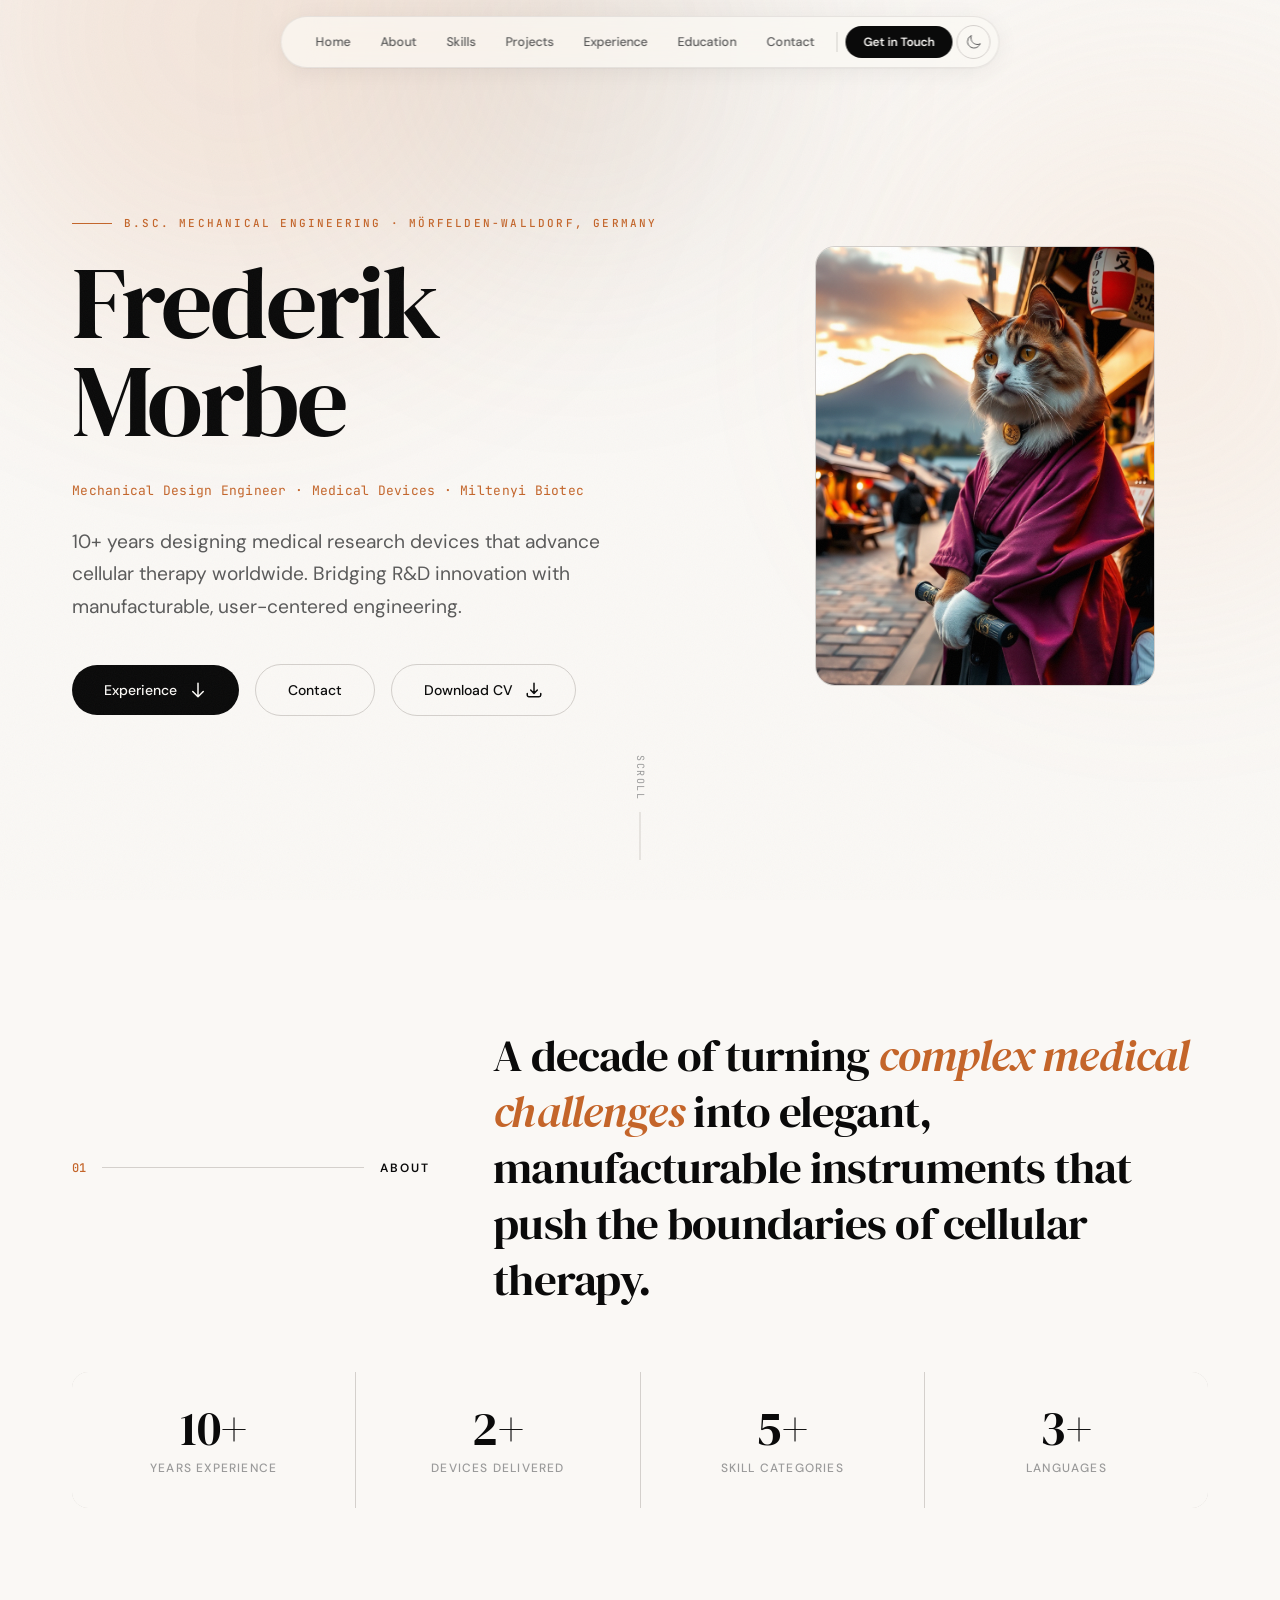
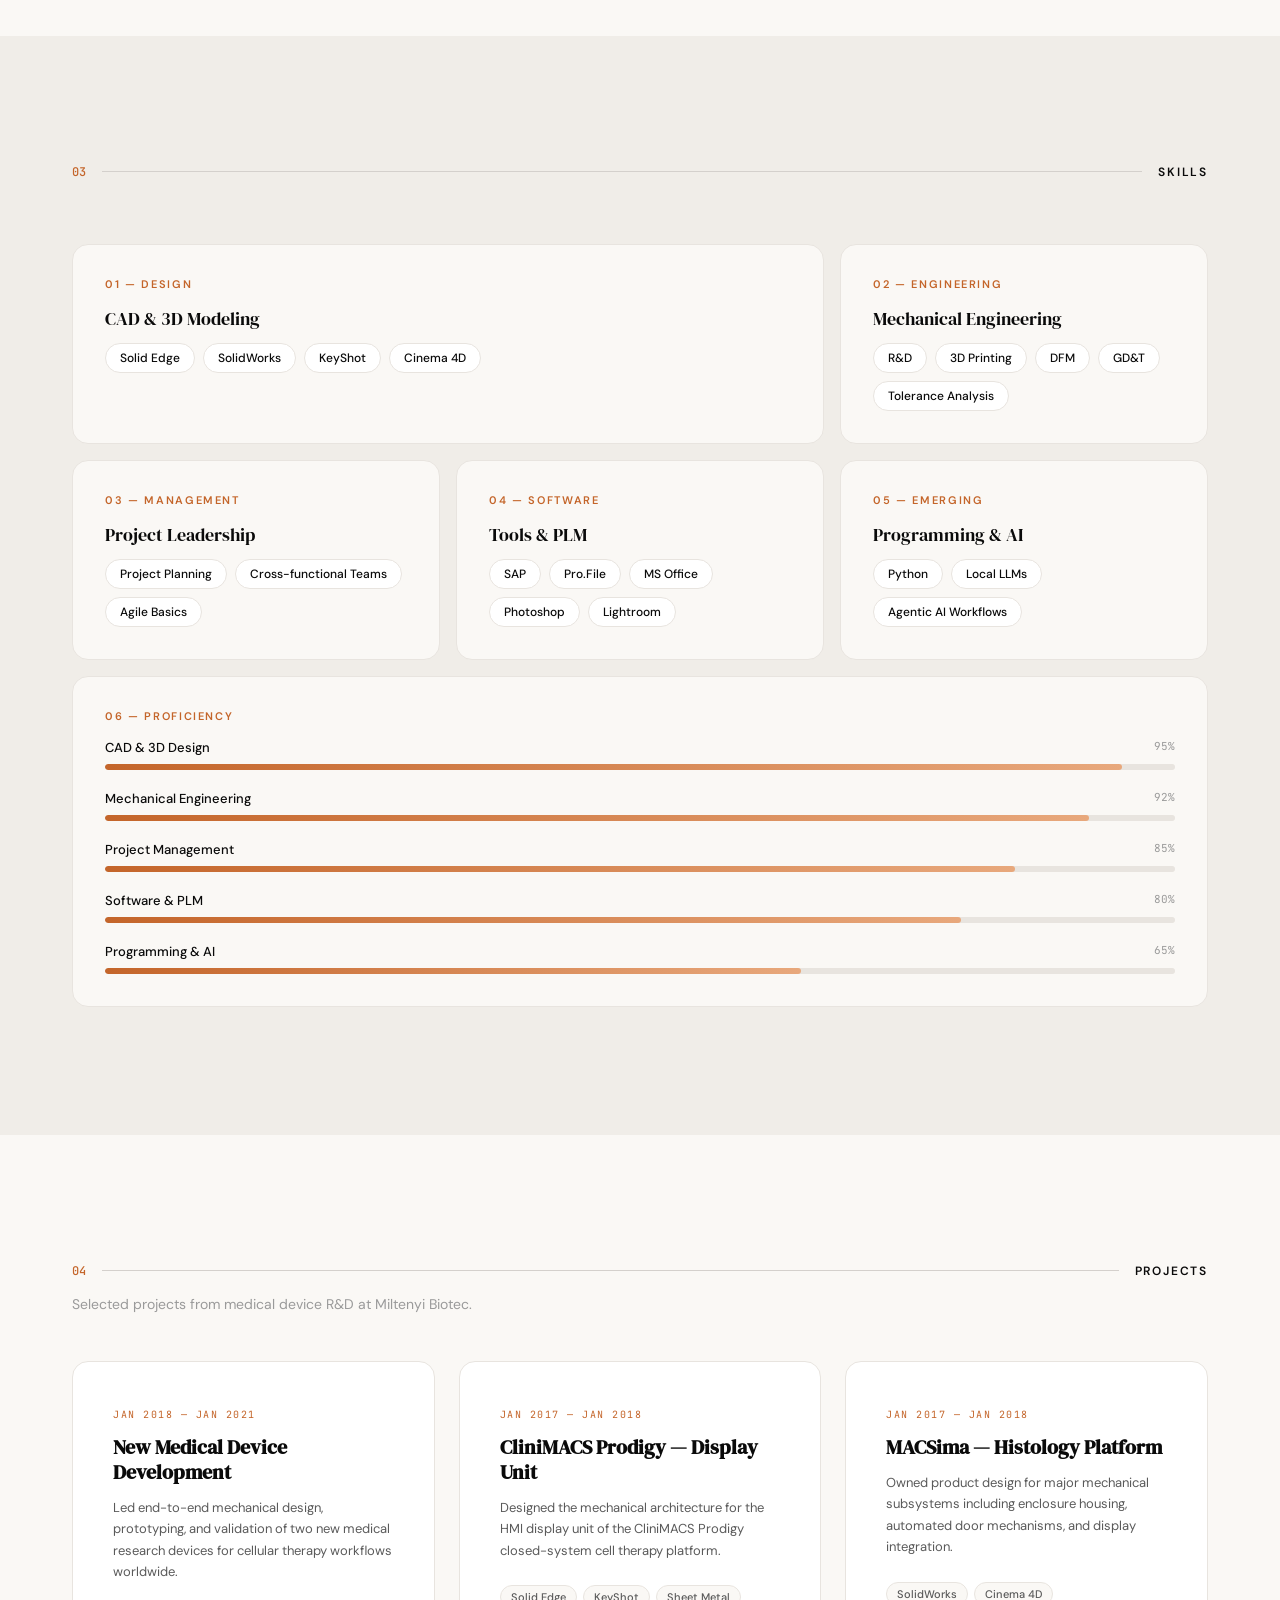
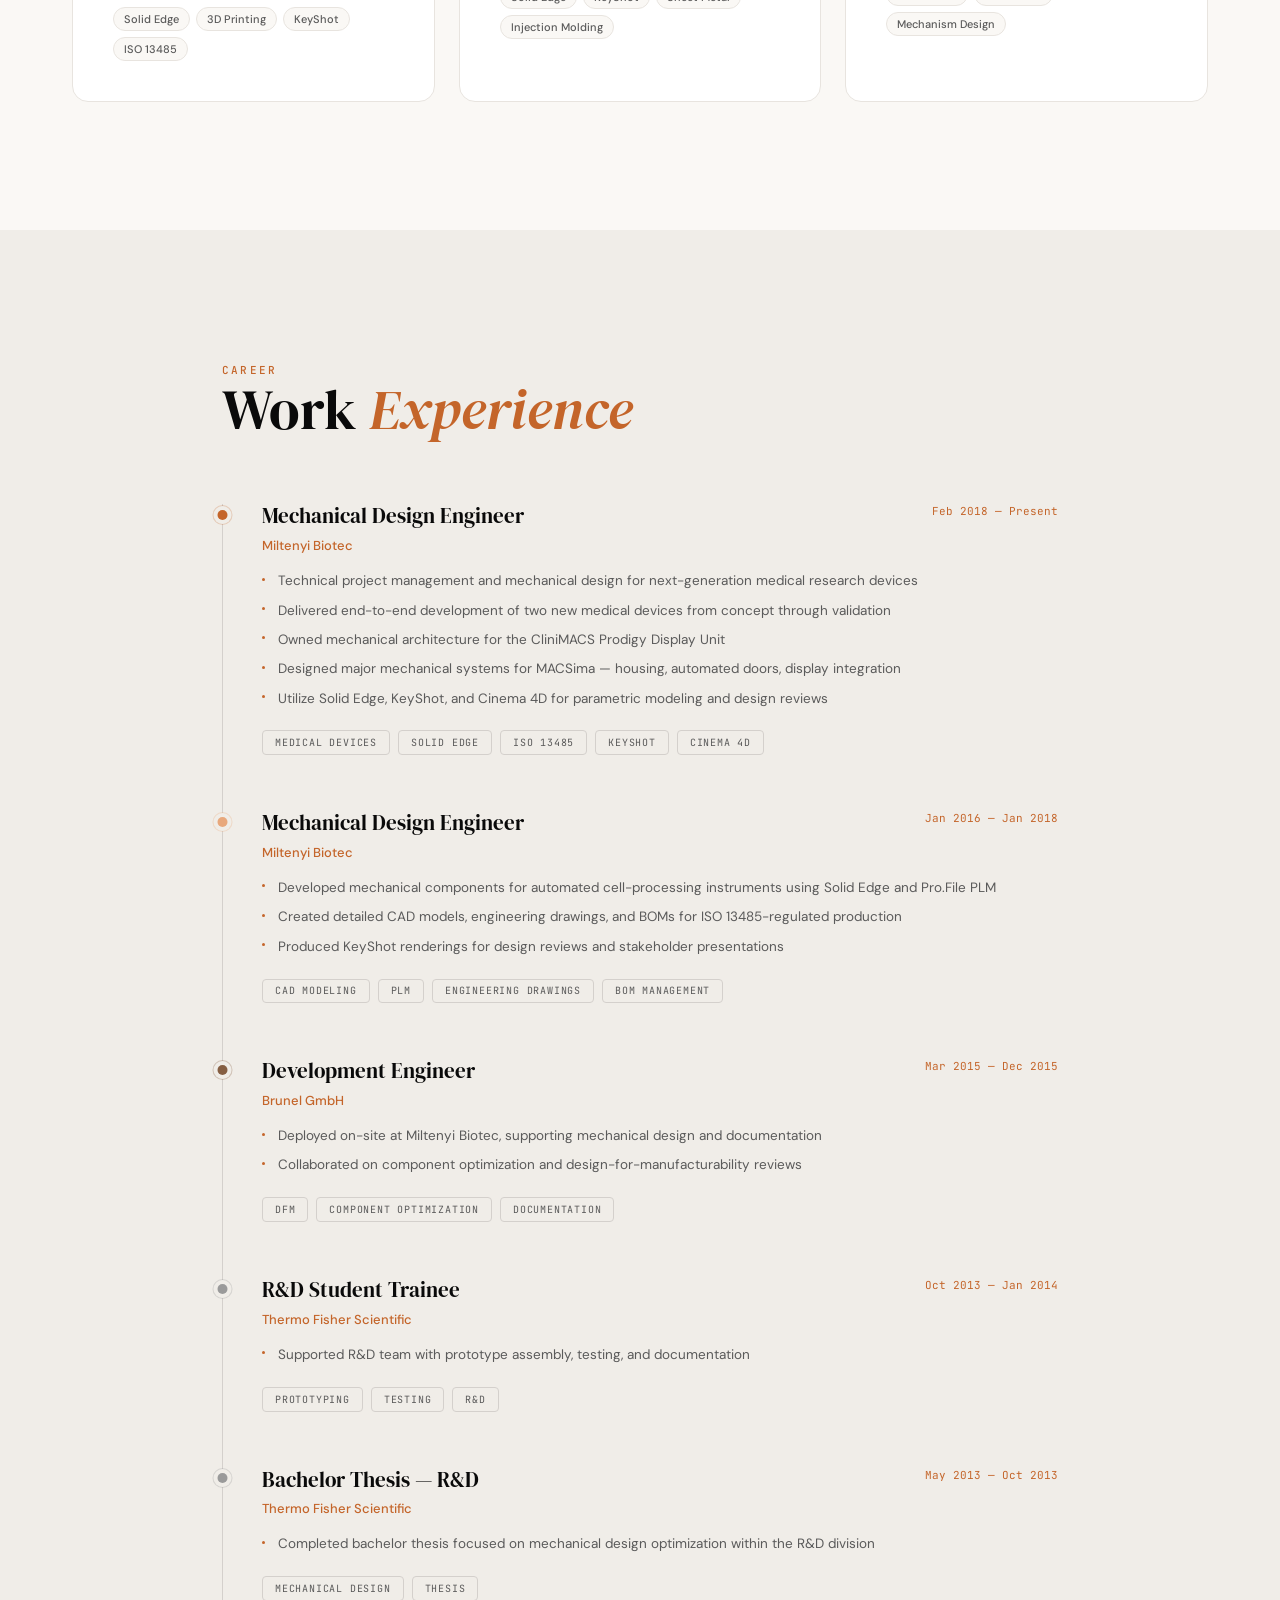
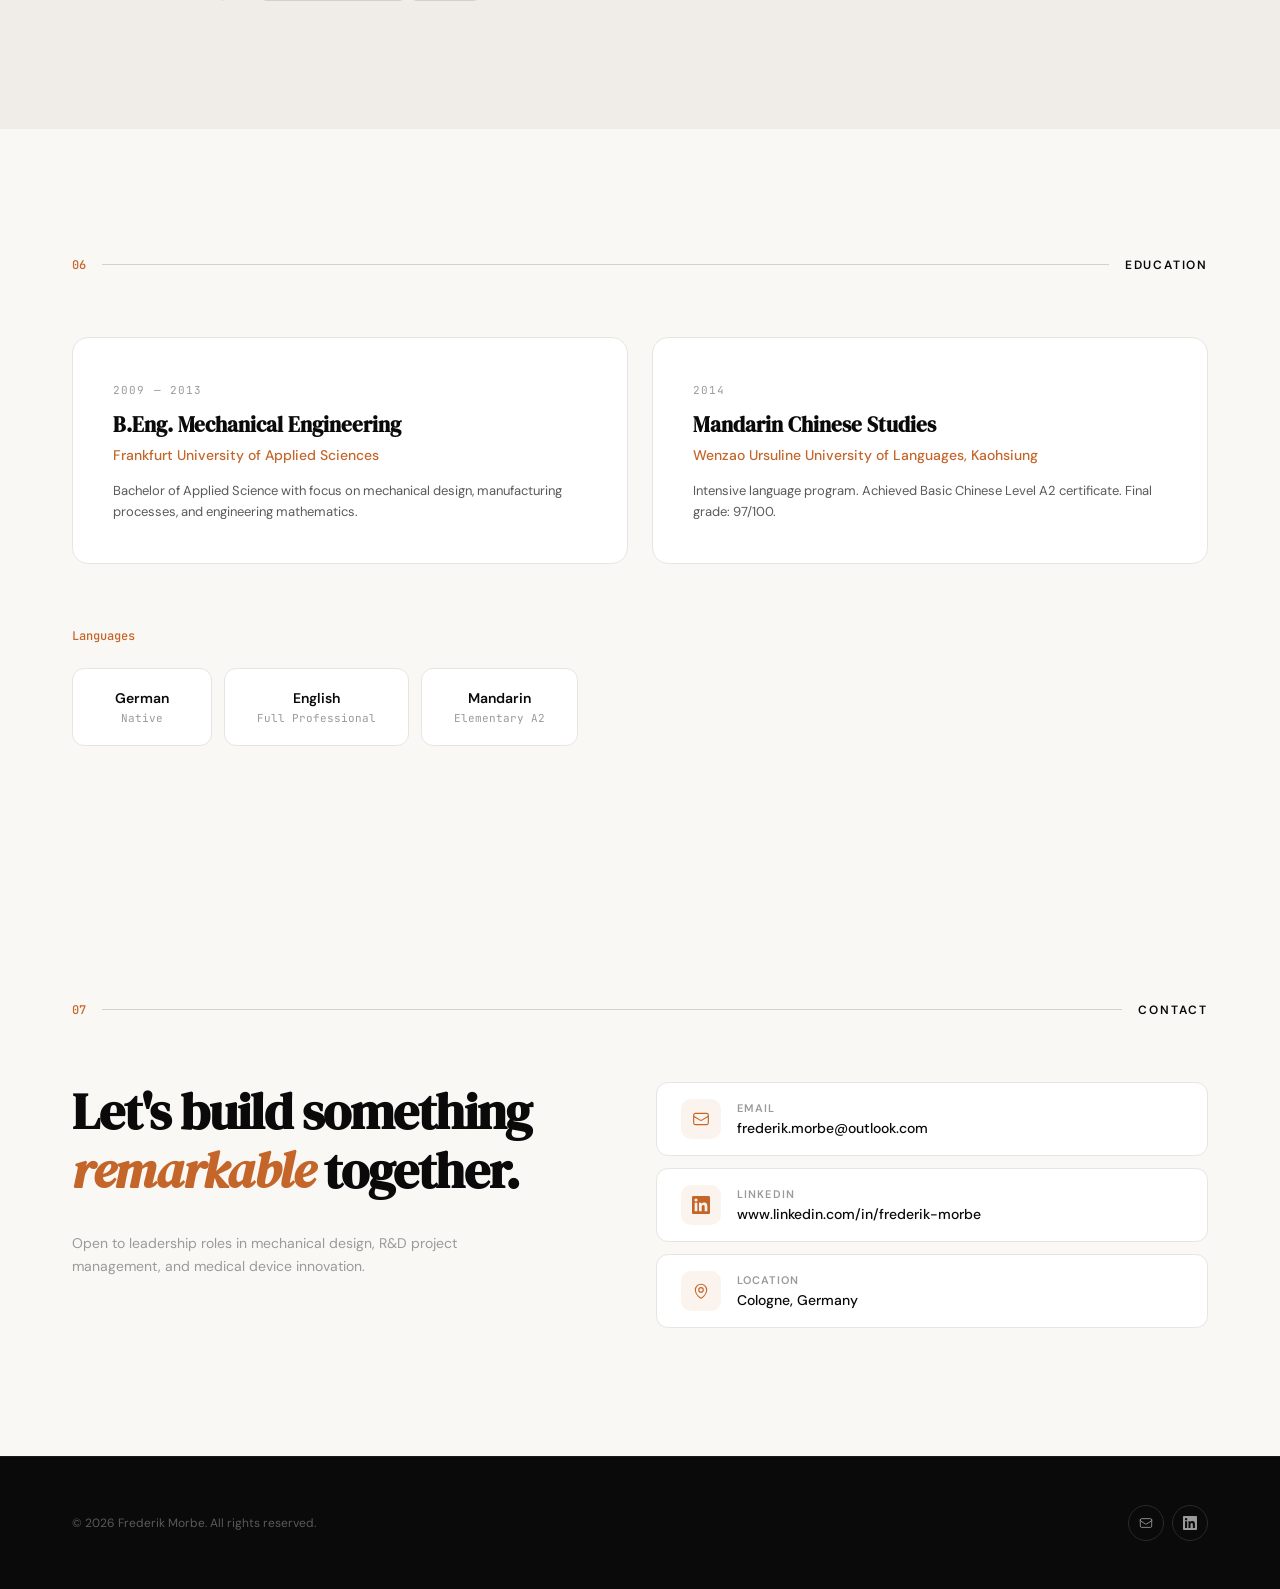
==== commit d007c7d4: "Add files via upload" ====
--- a/index.html
+++ b/index.html
@@ -1413,7 +1413,7 @@
           <a href="#contact" class="btn-magnetic btn-outline-mag" data-hover>
             <span>Contact</span>
           </a>
-          <a href="/resume.pdf" download class="btn-magnetic btn-outline-mag" data-hover>
+          <a href="CV_Frederik_Morbe.pdf" download class="btn-magnetic btn-outline-mag" data-hover>
             <span>Download CV</span>
             <svg fill="none" viewBox="0 0 24 24" stroke="currentColor" stroke-width="2"><path stroke-linecap="round" stroke-linejoin="round" d="M3 16.5v2.25A2.25 2.25 0 005.25 21h13.5A2.25 2.25 0 0021 18.75V16.5M16.5 12L12 16.5m0 0L7.5 12m4.5 4.5V3" /></svg>
           </a>
@@ -1824,22 +1824,22 @@
       </div>
 
       <div class="contact-links reveal reveal-delay-2">
-        <a href="mailto:your.email@example.com" class="contact-link" data-hover>
+        <a href="mailto:frederik.morbe@outlook.com" class="contact-link" data-hover>
           <div class="contact-link-icon">
             <svg fill="none" viewBox="0 0 24 24" stroke="currentColor" stroke-width="1.5"><path stroke-linecap="round" stroke-linejoin="round" d="M21.75 6.75v10.5a2.25 2.25 0 01-2.25 2.25h-15a2.25 2.25 0 01-2.25-2.25V6.75m19.5 0A2.25 2.25 0 0019.5 4.5h-15a2.25 2.25 0 00-2.25 2.25m19.5 0v.243a2.25 2.25 0 01-1.07 1.916l-7.5 4.615a2.25 2.25 0 01-2.36 0L3.32 8.91a2.25 2.25 0 01-1.07-1.916V6.75" /></svg>
           </div>
           <div>
             <div class="contact-link-label">Email</div>
-            <div class="contact-link-value">your.email@example.com</div>
+            <div class="contact-link-value">frederik.morbe@outlook.com</div>
           </div>
         </a>
-        <a href="#" class="contact-link" data-hover>
+        <a href="https://www.linkedin.com/in/frederik-morbe" target="_blank" rel="noopener noreferrer" class="contact-link" data-hover>
           <div class="contact-link-icon">
             <svg fill="currentColor" viewBox="0 0 24 24"><path d="M20.447 20.452h-3.554v-5.569c0-1.328-.027-3.037-1.852-3.037-1.853 0-2.136 1.445-2.136 2.939v5.667H9.351V9h3.414v1.561h.046c.477-.9 1.637-1.85 3.37-1.85 3.601 0 4.267 2.37 4.267 5.455v6.286zM5.337 7.433a2.062 2.062 0 01-2.063-2.065 2.064 2.064 0 112.063 2.065zm1.782 13.019H3.555V9h3.564v11.452zM22.225 0H1.771C.792 0 0 .774 0 1.729v20.542C0 23.227.792 24 1.771 24h20.451C23.2 24 24 23.227 24 22.271V1.729C24 .774 23.2 0 22.222 0h.003z" /></svg>
           </div>
           <div>
             <div class="contact-link-label">LinkedIn</div>
-            <div class="contact-link-value">linkedin.com/in/yourprofile</div>
+            <div class="contact-link-value">www.linkedin.com/in/frederik-morbe</div>
           </div>
         </a>
         <a href="#" class="contact-link" data-hover>
@@ -1863,10 +1863,10 @@
   <div class="footer-container">
     <span class="footer-copy">© 2026 Frederik Morbe. All rights reserved.</span>
     <div class="footer-socials">
-      <a href="mailto:your.email@example.com" class="footer-social" data-hover aria-label="Email">
+      <a href="mailto:frederik.morbe@outlook.com" class="footer-social" data-hover aria-label="Email">
         <svg fill="none" viewBox="0 0 24 24" stroke="currentColor" stroke-width="1.5"><path stroke-linecap="round" stroke-linejoin="round" d="M21.75 6.75v10.5a2.25 2.25 0 01-2.25 2.25h-15a2.25 2.25 0 01-2.25-2.25V6.75m19.5 0A2.25 2.25 0 0019.5 4.5h-15a2.25 2.25 0 00-2.25 2.25m19.5 0v.243a2.25 2.25 0 01-1.07 1.916l-7.5 4.615a2.25 2.25 0 01-2.36 0L3.32 8.91a2.25 2.25 0 01-1.07-1.916V6.75" /></svg>
       </a>
-      <a href="#" class="footer-social" data-hover aria-label="LinkedIn">
+      <a href="https://www.linkedin.com/in/frederik-morbe" target="_blank" rel="noopener noreferrer" class="footer-social" data-hover aria-label="LinkedIn">
         <svg fill="currentColor" viewBox="0 0 24 24"><path d="M20.447 20.452h-3.554v-5.569c0-1.328-.027-3.037-1.852-3.037-1.853 0-2.136 1.445-2.136 2.939v5.667H9.351V9h3.414v1.561h.046c.477-.9 1.637-1.85 3.37-1.85 3.601 0 4.267 2.37 4.267 5.455v6.286zM5.337 7.433a2.062 2.062 0 01-2.063-2.065 2.064 2.064 0 112.063 2.065zm1.782 13.019H3.555V9h3.564v11.452zM22.225 0H1.771C.792 0 0 .774 0 1.729v20.542C0 23.227.792 24 1.771 24h20.451C23.2 24 24 23.227 24 22.271V1.729C24 .774 23.2 0 22.222 0h.003z" /></svg>
       </a>
     </div>
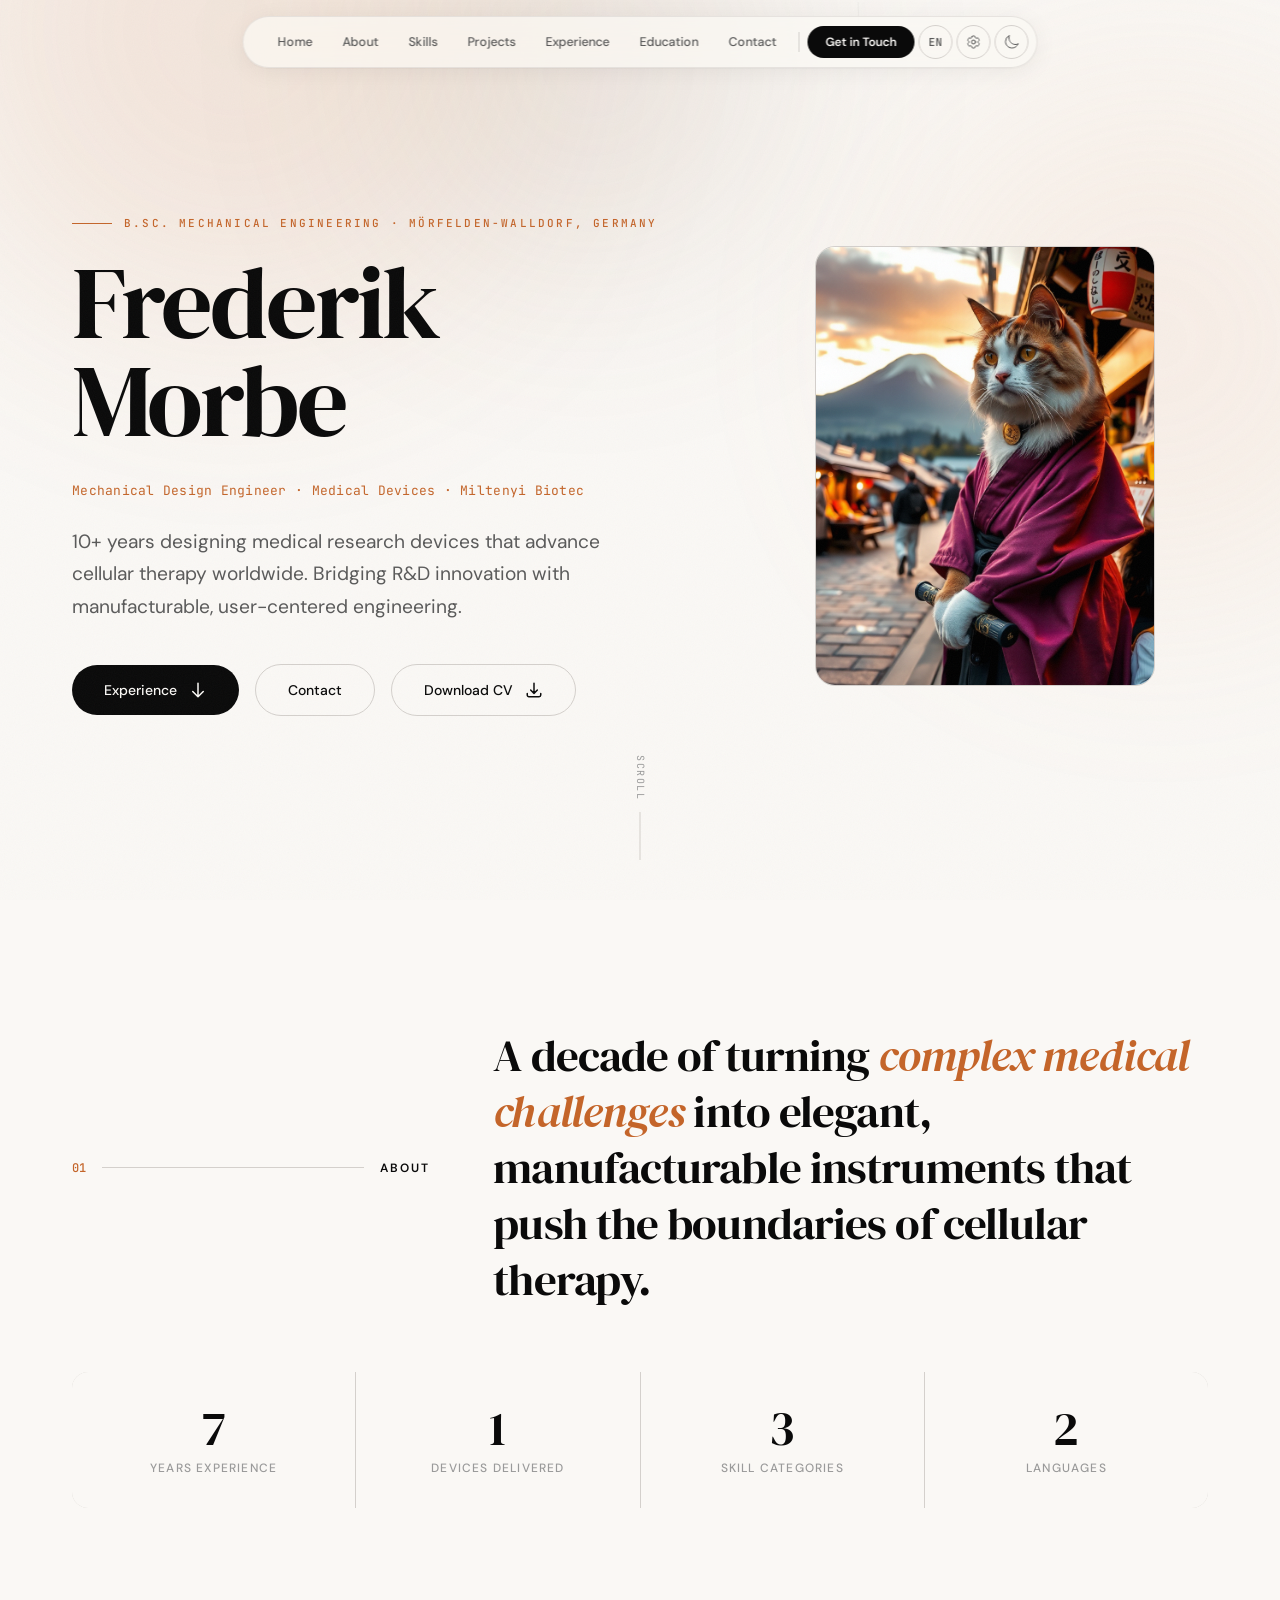
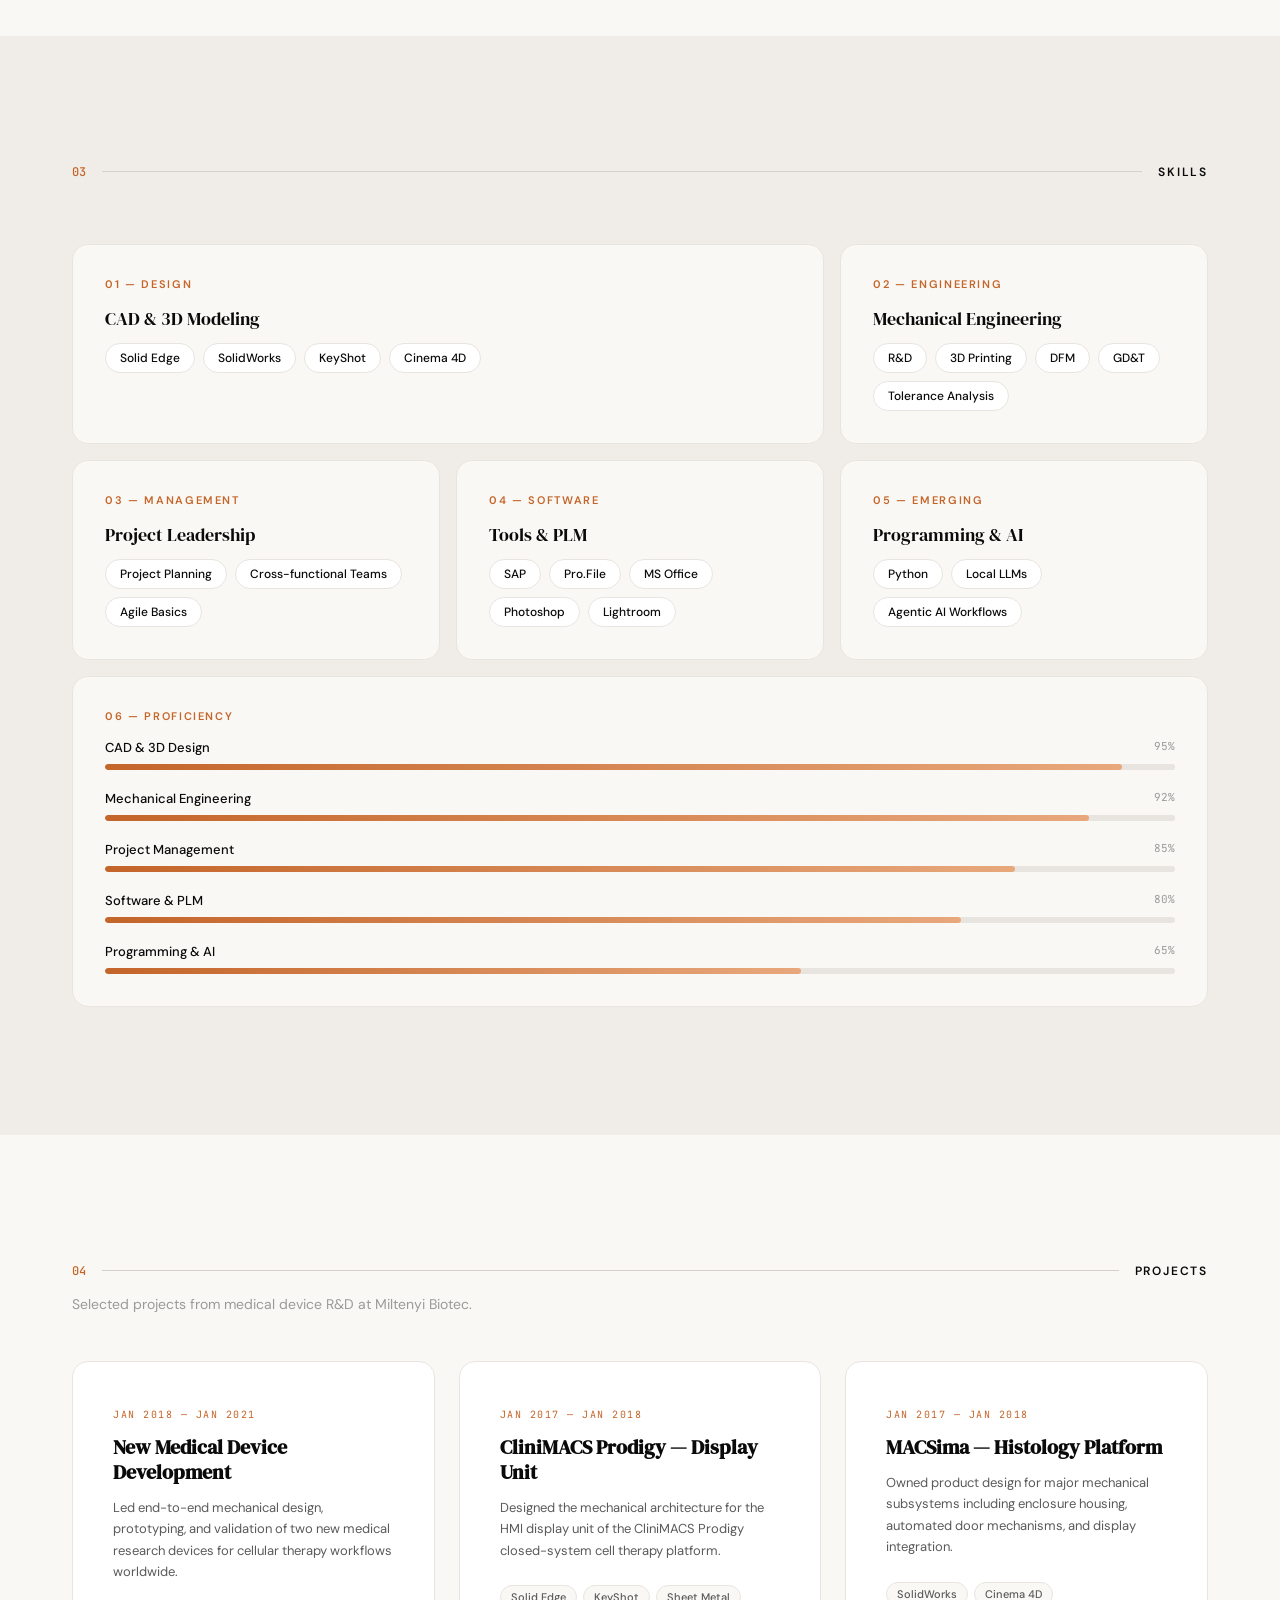
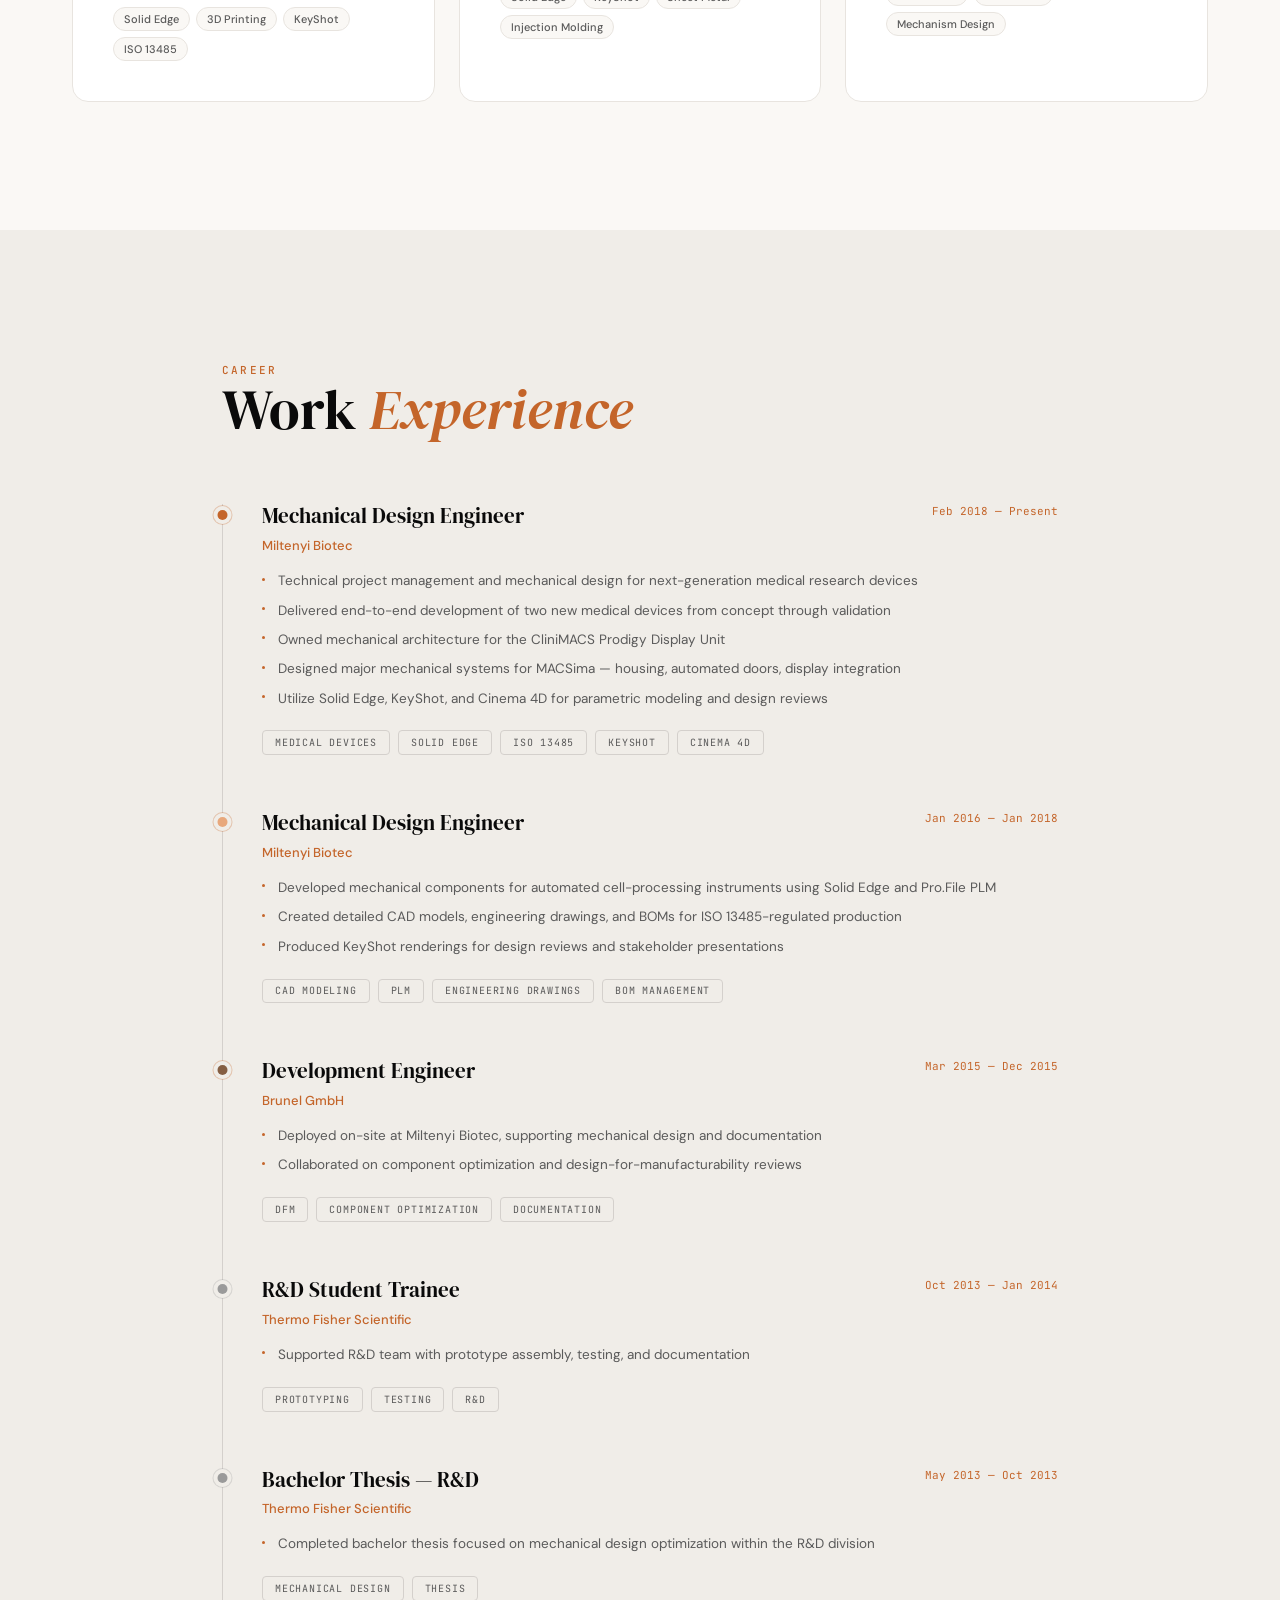
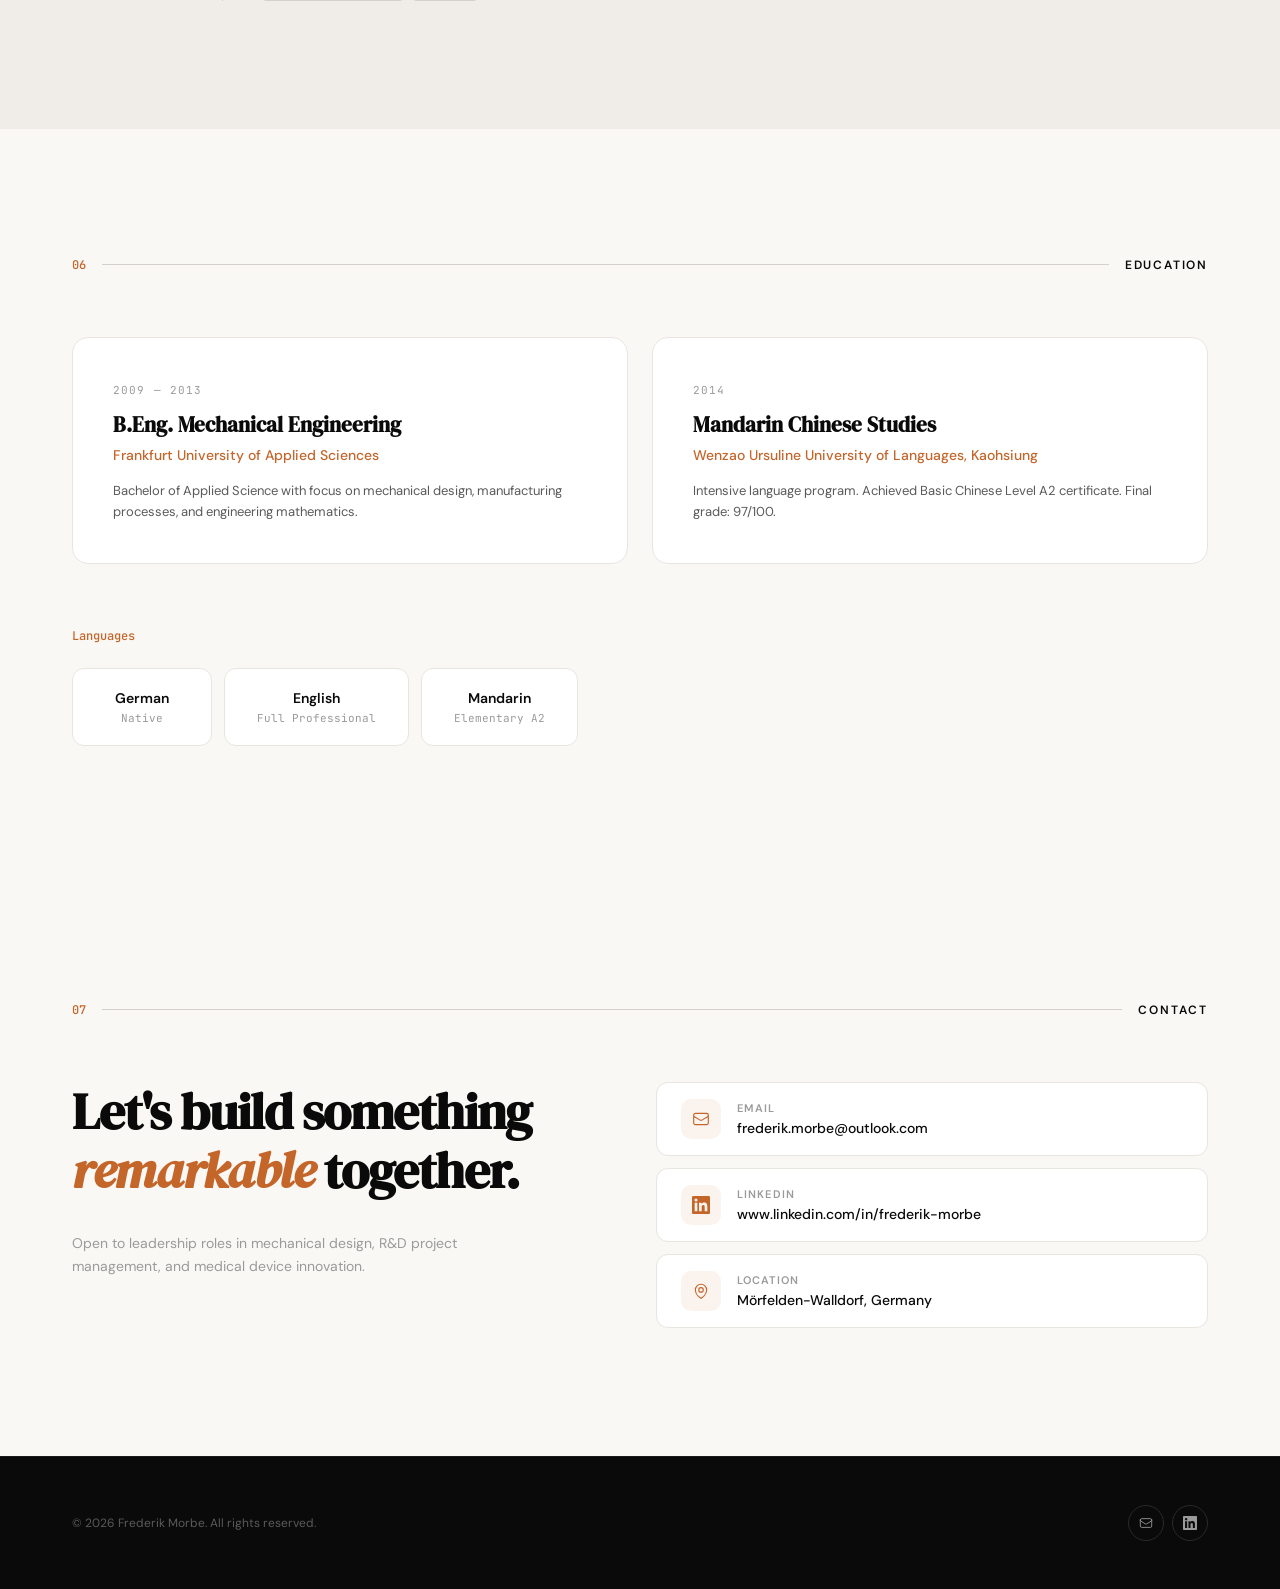
==== commit bd6dc597: "Initial push: Trilingual CV website with settings panel" ====
--- a/index.html
+++ b/index.html
@@ -8,2039 +8,31 @@
 <link rel="preconnect" href="https://fonts.googleapis.com" />
 <link rel="preconnect" href="https://fonts.gstatic.com" crossorigin />
 <link href="https://fonts.googleapis.com/css2?family=DM+Sans:ital,opsz,wght@0,9..40,300..700;1,9..40,300..700&family=DM+Serif+Display:ital@0;1&family=JetBrains+Mono:wght@400;500&display=swap" rel="stylesheet" />
-<style>
-/* ============================================================
-   EDITORIAL BRUTALIST — PREMIUM RESUME
-   Philosophy: Asymmetric grids, kinetic type, living texture,
-   scroll-driven choreography, zero templates.
-   ============================================================ */
-
-/* ---------- RESET & BASE ---------- */
-*, *::before, *::after { margin: 0; padding: 0; box-sizing: border-box; }
-::selection { background: #c4652a; color: #fff; }
-
-html {
-  scroll-behavior: smooth;
-  overflow-x: hidden;
-  scrollbar-width: thin;
-  scrollbar-color: #c4652a #faf8f5;
-}
-
-body {
-  font-family: 'DM Sans', ui-sans-serif, system-ui, sans-serif;
-  background: #faf8f5;
-  color: #0a0a0a;
-  overflow-x: hidden;
-  -webkit-font-smoothing: antialiased;
-  -moz-osx-font-smoothing: grayscale;
-}
-
-/* ---------- NOISE TEXTURE OVERLAY ---------- */
-.noise {
-  position: fixed; inset: 0; z-index: 9999; pointer-events: none;
-  opacity: 0.035;
-  background-image: url("data:image/svg+xml,%3Csvg viewBox='0 0 256 256' xmlns='http://www.w3.org/2000/svg'%3E%3Cfilter id='n'%3E%3CfeTurbulence type='fractalNoise' baseFrequency='0.9' numOctaves='4' stitchTiles='stitch'/%3E%3C/filter%3E%3Crect width='100%25' height='100%25' filter='url(%23n)'/%3E%3C/svg%3E");
-  background-size: 256px 256px;
-}
-
-/* ---------- FLOATING NAVBAR ---------- */
-.navbar {
-  position: fixed;
-  top: 1rem;
-  left: 50%;
-  transform: translateX(-50%);
-  z-index: 10000;
-  display: flex;
-  align-items: center;
-  gap: 0.25rem;
-  padding: 0.5rem 0.5rem 0.5rem 1.25rem;
-  background: rgba(250, 248, 245, 0.75);
-  backdrop-filter: blur(20px) saturate(180%);
-  -webkit-backdrop-filter: blur(20px) saturate(180%);
-  border: 1px solid rgba(212, 208, 204, 0.5);
-  border-radius: 100px;
-  box-shadow: 0 4px 24px rgba(0,0,0,0.06), 0 1px 2px rgba(0,0,0,0.04);
-  transition: background 0.3s, border-color 0.3s;
-}
-.navbar-links {
-  display: flex;
-  align-items: center;
-  gap: 0.125rem;
-  list-style: none;
-}
-.navbar-links a {
-  display: block;
-  padding: 0.5rem 0.875rem;
-  font-size: 12.5px;
-  font-weight: 500;
-  color: #5a5a5a;
-  text-decoration: none;
-  border-radius: 100px;
-  transition: color 0.2s, background 0.2s;
-}
-.navbar-links a:hover {
-  color: #0a0a0a;
-  background: rgba(0,0,0,0.04);
-}
-.navbar-divider {
-  width: 1px;
-  height: 20px;
-  background: #d4d0cc;
-  margin: 0 0.25rem;
-}
-.navbar-cta {
-  padding: 0.5rem 1.125rem;
-  font-size: 12px;
-  font-weight: 600;
-  color: #faf8f5;
-  background: #0a0a0a;
-  border: none;
-  border-radius: 100px;
-  text-decoration: none;
-  transition: background 0.2s;
-  white-space: nowrap;
-}
-.navbar-cta:hover { background: #c4652a; }
-
-/* Dark mode toggle */
-.dark-toggle {
-  width: 34px; height: 34px;
-  border-radius: 50%;
-  border: 1px solid #d4d0cc;
-  background: transparent;
-  display: flex; align-items: center; justify-content: center;
-  cursor: pointer;
-  transition: all 0.3s;
-  color: #5a5a5a;
-  flex-shrink: 0;
-}
-.dark-toggle:hover {
-  border-color: #c4652a;
-  color: #c4652a;
-}
-.dark-toggle svg { width: 16px; height: 16px; }
-.dark-toggle .icon-moon { display: block; }
-.dark-toggle .icon-sun { display: none; }
-
-/* ---------- DARK MODE ---------- */
-html.dark {
-  scrollbar-color: #c4652a #141414;
-}
-html.dark body {
-  background: #141414;
-  color: #e8e4df;
-}
-html.dark .noise { opacity: 0.02; }
-html.dark .navbar {
-  background: rgba(20, 20, 20, 0.8);
-  border-color: rgba(42, 42, 42, 0.6);
-  box-shadow: 0 4px 24px rgba(0,0,0,0.3);
-}
-html.dark .navbar-links a { color: #7a7a7a; }
-html.dark .navbar-links a:hover { color: #faf8f5; background: rgba(255,255,255,0.06); }
-html.dark .navbar-divider { background: #2a2a2a; }
-html.dark .navbar-cta { background: #c4652a; color: #fff; }
-html.dark .navbar-cta:hover { background: #e8a87c; }
-html.dark .dark-toggle { border-color: #2a2a2a; color: #7a7a7a; }
-html.dark .dark-toggle:hover { border-color: #c4652a; color: #c4652a; }
-html.dark .dark-toggle .icon-moon { display: none; }
-html.dark .dark-toggle .icon-sun { display: block; }
-
-/* Dark mode: hero section */
-html.dark .hero-name .word-inner { color: #faf8f5; }
-html.dark .hero-description { color: #9a9a9a; }
-html.dark .hero-subtitle { color: #c4652a; }
-html.dark .hero-label-text { color: #c4652a; }
-html.dark .hero-label-line { background: #c4652a; }
-html.dark .btn-outline-mag { color: #faf8f5; border-color: #2a2a2a; }
-html.dark .btn-outline-mag:hover { border-color: #c4652a; }
-html.dark .hero-photo-frame { background: #1f1f1f; border-color: #2a2a2a; }
-html.dark .hero-bg-blob { opacity: 0.08; }
-html.dark .scroll-indicator-text { color: #5a5a5a; }
-html.dark .scroll-indicator-line { background: #2a2a2a; }
-
-/* Dark mode: experience & contact switch to dark */
-html.dark .experience-section {
-  background: #1a1a1a;
-  color: #faf8f5;
-}
-html.dark .experience-section .timeline::before { background: #2a2a2a; }
-html.dark .experience-section .timeline-dot { box-shadow: 0 0 0 4px #1a1a1a, 0 0 0 5px rgba(196,101,42,0.3); }
-html.dark .experience-section .timeline-item:nth-child(2) .timeline-dot { box-shadow: 0 0 0 4px #1a1a1a, 0 0 0 5px rgba(232,168,124,0.3); }
-html.dark .experience-section .timeline-item:nth-child(3) .timeline-dot { box-shadow: 0 0 0 4px #1a1a1a, 0 0 0 5px rgba(133,94,66,0.3); }
-html.dark .experience-section .timeline-item:nth-child(4) .timeline-dot { box-shadow: 0 0 0 4px #1a1a1a, 0 0 0 5px rgba(102,102,102,0.3); }
-html.dark .experience-section .timeline-item:nth-child(5) .timeline-dot { box-shadow: 0 0 0 4px #1a1a1a, 0 0 0 5px rgba(102,102,102,0.3); }
-html.dark .timeline-bullets li { color: #9a9a9a; }
-html.dark .timeline-tag { border-color: #2a2a2a; color: #7a7a7a; }
-html.dark .timeline-tag:hover { border-color: rgba(196,101,42,0.4); color: #c4652a; background: rgba(196,101,42,0.08); }
-
-html.dark .contact-section {
-  background: #1a1a1a;
-  color: #faf8f5;
-}
-html.dark .contact-header .line { background: #2a2a2a; }
-html.dark .contact-header .title { color: #9a9a9a; }
-html.dark .contact-link { background: #1f1f1f; border-color: #2a2a2a; color: #faf8f5; }
-html.dark .contact-link:hover { border-color: rgba(196,101,42,0.4); background: #242424; }
-html.dark .contact-link-icon { background: rgba(196,101,42,0.15); }
-html.dark .contact-link-label { color: #7a7a7a; }
-
-html.dark .about-section { background: #141414; }
-html.dark .about-section .line { background: #2a2a2a; }
-html.dark .bento-stats { background: #2a2a2a; }
-html.dark .bento-cell { background: #1a1a1a; }
-html.dark .bento-cell:hover { background: #1f1f1f; }
-html.dark .bento-number { color: #faf8f5; }
-html.dark .bento-label { color: #7a7a7a; }
-
-html.dark .education-section { background: #141414; }
-html.dark .edu-header .line { background: #2a2a2a; }
-html.dark .edu-card { background: #1a1a1a; border-color: #2a2a2a; }
-html.dark .edu-card:hover { border-color: rgba(196,101,42,0.3); box-shadow: 0 20px 60px rgba(0,0,0,0.3); }
-html.dark .edu-card-detail { color: #7a7a7a; }
-html.dark .lang-pill { background: #1a1a1a; border-color: #2a2a2a; }
-html.dark .lang-pill:hover { border-color: rgba(196,101,42,0.3); }
-html.dark .lang-pill-level { color: #7a7a7a; }
-
-html.dark .skills-section { background: #1a1a1a; }
-html.dark .skills-header .line { background: #2a2a2a; }
-html.dark .bento-item { background: #1a1a1a; border-color: #2a2a2a; }
-html.dark .bento-item:hover { box-shadow: 0 16px 48px rgba(0,0,0,0.3); }
-html.dark .bento-tag { background: #1f1f1f; border-color: #2a2a2a; color: #9a9a9a; }
-html.dark .bento-tag:hover { background: #c4652a; border-color: #c4652a; color: #fff; }
-html.dark .skill-bar-track { background: #2a2a2a; }
-html.dark .skill-bar-fill { background: linear-gradient(90deg, #c4652a, #e8a87c); }
-
-html.dark .projects-section { background: #141414; }
-html.dark .proj-header .line { background: #2a2a2a; }
-html.dark .proj-desc { color: #7a7a7a; }
-html.dark .proj-card { background: #1a1a1a; border-color: #2a2a2a; }
-html.dark .proj-card:hover { border-color: rgba(196,101,42,0.3); box-shadow: 0 24px 64px rgba(0,0,0,0.3); }
-html.dark .proj-card-desc { color: #7a7a7a; }
-html.dark .proj-card-tech span { background: #1f1f1f; border-color: #2a2a2a; color: #7a7a7a; }
-html.dark .proj-card:hover .proj-card-tech span { border-color: rgba(196,101,42,0.3); color: #c4652a; }
-html.dark .proj-card-arrow { background: #1f1f1f; border-color: #2a2a2a; }
-
-html.dark .footer { background: #1a1a1a; border-top-color: #2a2a2a; }
-html.dark .footer-copy { color: #5a5a5a; }
-html.dark .footer-social { color: #7a7a7a; border-color: #2a2a2a; }
-html.dark .footer-social:hover { border-color: #c4652a; color: #c4652a; }
-
-html.dark .modal-backdrop { background: rgba(0,0,0,0.8); }
-html.dark .modal-content { background: #1a1a1a; border-color: #2a2a2a; }
-html.dark .modal-close { background: #1f1f1f; border-color: #2a2a2a; }
-html.dark .modal-close:hover { border-color: #c4652a; }
-
-/* ---------- TYPOGRAPHY ---------- */
-.font-serif { font-family: 'DM Serif Display', Georgia, serif; }
-.font-mono { font-family: 'JetBrains Mono', monospace; }
-.font-sans { font-family: 'DM Sans', ui-sans-serif, system-ui, sans-serif; }
-
-/* ---------- SCROLL-DRIVEN ANIMATIONS ---------- */
-.reveal {
-  opacity: 0;
-  transform: translateY(60px);
-  transition: opacity 0.9s cubic-bezier(0.16,1,0.3,1),
-              transform 0.9s cubic-bezier(0.16,1,0.3,1);
-}
-.reveal.visible {
-  opacity: 1;
-  transform: translateY(0);
-}
-.reveal-delay-1 { transition-delay: 0.1s; }
-.reveal-delay-2 { transition-delay: 0.2s; }
-.reveal-delay-3 { transition-delay: 0.3s; }
-.reveal-delay-4 { transition-delay: 0.4s; }
-.reveal-delay-5 { transition-delay: 0.5s; }
-.reveal-delay-6 { transition-delay: 0.6s; }
-
-.reveal-left {
-  opacity: 0;
-  transform: translateX(-60px);
-  transition: opacity 0.9s cubic-bezier(0.16,1,0.3,1),
-              transform 0.9s cubic-bezier(0.16,1,0.3,1);
-}
-.reveal-left.visible { opacity: 1; transform: translateX(0); }
-
-.reveal-right {
-  opacity: 0;
-  transform: translateX(60px);
-  transition: opacity 0.9s cubic-bezier(0.16,1,0.3,1),
-              transform 0.9s cubic-bezier(0.16,1,0.3,1);
-}
-.reveal-right.visible { opacity: 1; transform: translateX(0); }
-
-.reveal-scale {
-  opacity: 0;
-  transform: scale(0.9);
-  transition: opacity 0.9s cubic-bezier(0.16,1,0.3,1),
-              transform 0.9s cubic-bezier(0.16,1,0.3,1);
-}
-.reveal-scale.visible { opacity: 1; transform: scale(1); }
-
-/* ---------- TEXT REVEAL MASK ---------- */
-.text-reveal {
-  clip-path: inset(0 100% 0 0);
-  transition: clip-path 1s cubic-bezier(0.77, 0, 0.175, 1);
-}
-.text-reveal.visible { clip-path: inset(0 0% 0 0); }
-
-/* ---------- SPLIT TEXT (chars animate in) ---------- */
-.split-char {
-  display: inline-block;
-  opacity: 0;
-  transform: translateY(100%) rotateX(90deg);
-  transition: opacity 0.5s, transform 0.6s cubic-bezier(0.16,1,0.3,1);
-}
-.split-char.visible {
-  opacity: 1;
-  transform: translateY(0) rotateX(0);
-}
-
-/* ============================================================
-   HERO SECTION
-   ============================================================ */
-.hero {
-  min-height: 100vh;
-  min-height: 100dvh;
-  display: flex;
-  align-items: center;
-  position: relative;
-  overflow: hidden;
-  padding: 8rem 0 6rem;
-}
-
-/* Animated mesh gradient background */
-.hero-bg {
-  position: absolute; inset: 0; z-index: 0;
-  overflow: hidden;
-}
-.hero-bg-blob {
-  position: absolute;
-  border-radius: 50%;
-  filter: blur(120px);
-  opacity: 0.12;
-  animation: blobFloat 20s ease-in-out infinite alternate;
-}
-.hero-bg-blob:nth-child(1) {
-  width: 600px; height: 600px;
-  background: #c4652a;
-  top: -30%; left: -5%;
-  animation-delay: 0s;
-}
-.hero-bg-blob:nth-child(2) {
-  width: 500px; height: 500px;
-  background: #e8a87c;
-  top: 10%; right: -10%;
-  animation-delay: -7s;
-  animation-duration: 25s;
-}
-.hero-bg-blob:nth-child(3) {
-  width: 400px; height: 400px;
-  background: #855e42;
-  top: -15%; left: 30%;
-  animation-delay: -14s;
-  animation-duration: 22s;
-}
-@keyframes blobFloat {
-  0% { transform: translate(0, 0) scale(1); }
-  33% { transform: translate(30px, -50px) scale(1.05); }
-  66% { transform: translate(-20px, 20px) scale(0.95); }
-  100% { transform: translate(10px, -30px) scale(1.02); }
-}
-
-.hero-content {
-  position: relative; z-index: 1;
-  max-width: 1200px;
-  margin: 0 auto;
-  padding: 0 2rem;
-  width: 100%;
-}
-
-/* Editorial grid */
-.hero-grid {
-  display: grid;
-  grid-template-columns: 1fr;
-  gap: 3rem;
-}
-@media (min-width: 768px) {
-  .hero-grid {
-    grid-template-columns: 7fr 5fr;
-    gap: 4rem;
-  }
-}
-
-.hero-left { display: flex; flex-direction: column; justify-content: center; }
-
-/* Oversized label */
-.hero-label {
-  display: inline-flex; align-items: center; gap: 0.75rem;
-  margin-bottom: 1.5rem;
-}
-.hero-label-line {
-  width: 40px; height: 1.5px; background: #c4652a;
-}
-.hero-label-text {
-  font-family: 'JetBrains Mono', monospace;
-  font-size: 11px; font-weight: 500;
-  text-transform: uppercase;
-  letter-spacing: 0.2em;
-  color: #c4652a;
-}
-
-/* Giant name */
-.hero-name {
-  font-family: 'DM Serif Display', Georgia, serif;
-  font-size: clamp(3rem, 8vw, 7rem);
-  font-weight: 400;
-  line-height: 0.95;
-  letter-spacing: -0.03em;
-  color: #0a0a0a;
-  margin-bottom: 2rem;
-}
-.hero-name .word {
-  display: block;
-  overflow: hidden;
-}
-.hero-name .word-inner {
-  display: block;
-  transform: translateY(110%);
-  transition: transform 1.2s cubic-bezier(0.77, 0, 0.175, 1);
-}
-.hero-name .word-inner.visible {
-  transform: translateY(0);
-}
-
-.hero-subtitle {
-  font-family: 'JetBrains Mono', monospace;
-  font-size: 13px;
-  font-weight: 400;
-  color: #c4652a;
-  letter-spacing: 0.02em;
-  margin-bottom: 1.5rem;
-  line-height: 1.6;
-}
-
-.hero-description {
-  font-size: clamp(1rem, 1.5vw, 1.2rem);
-  line-height: 1.7;
-  color: #5a5a5a;
-  max-width: 540px;
-  margin-bottom: 2.5rem;
-}
-
-/* CTA Row */
-.hero-ctas {
-  display: flex; flex-wrap: wrap; gap: 1rem; align-items: center;
-}
-
-.btn-magnetic {
-  position: relative;
-  display: inline-flex; align-items: center; gap: 0.75rem;
-  padding: 1rem 2rem;
-  font-family: 'DM Sans', sans-serif;
-  font-size: 14px; font-weight: 500;
-  text-decoration: none;
-  border-radius: 100px;
-  transition: transform 0.3s cubic-bezier(0.16,1,0.3,1);
-  overflow: hidden;
-  border: none;
-}
-.btn-magnetic span { position: relative; z-index: 1; transition: color 0.3s; }
-.btn-magnetic svg { width: 18px; height: 18px; position: relative; z-index: 1; transition: transform 0.3s; }
-
-.btn-primary-mag {
-  background: #0a0a0a; color: #faf8f5;
-}
-.btn-primary-mag:hover { background: #c4652a; }
-.btn-primary-mag:hover svg { transform: translateX(4px); }
-
-.btn-outline-mag {
-  background: transparent; color: #0a0a0a;
-  border: 1.5px solid #d4d0cc;
-}
-.btn-outline-mag:hover { border-color: #0a0a0a; }
-
-/* Hero right: visual */
-.hero-right {
-  display: flex; align-items: center; justify-content: center;
-  position: relative;
-}
-
-.hero-photo-wrap {
-  position: relative;
-  width: 280px; height: 360px;
-}
-@media (min-width: 768px) {
-  .hero-photo-wrap { width: 340px; height: 440px; }
-}
-
-.hero-photo-frame {
-  position: absolute; inset: 0;
-  border-radius: 20px;
-  overflow: hidden;
-  background: #e8e4df;
-  border: 1.5px solid #d4d0cc;
-}
-.hero-photo-frame img, .hero-photo-frame svg {
-  width: 100%; height: 100%; object-fit: cover;
-  transition: transform 6s cubic-bezier(0.16,1,0.3,1);
-}
-.hero-photo-wrap:hover .hero-photo-frame img {
-  transform: scale(1.06);
-}
-
-/* Glass Overlay */
-.photo-glass {
-  position: absolute;
-  bottom: 0; left: 0; right: 0;
-  padding: 3rem 1.5rem 1.5rem;
-  background: linear-gradient(transparent, rgba(0,0,0,0.6));
-  color: #fff;
-  z-index: 2;
-  opacity: 0;
-  transform: translateY(16px);
-  transition: opacity 0.6s ease, transform 0.6s cubic-bezier(0.16,1,0.3,1);
-  pointer-events: none;
-}
-.hero-photo-wrap:hover .photo-glass {
-  opacity: 1;
-  transform: translateY(0);
-}
-.photo-glass h3 {
-  font-family: 'DM Serif Display', serif;
-  font-size: 1.25rem;
-  line-height: 1.2;
-}
-.photo-glass p {
-  font-size: 12px;
-  color: rgba(255,255,255,0.7);
-  margin-top: 0.25rem;
-}
-
-/* Scroll indicator */
-.scroll-indicator {
-  position: absolute;
-  bottom: 2.5rem; left: 50%; transform: translateX(-50%);
-  display: flex; flex-direction: column; align-items: center; gap: 0.75rem;
-}
-.scroll-indicator-text {
-  font-family: 'JetBrains Mono', monospace;
-  font-size: 10px; text-transform: uppercase;
-  letter-spacing: 0.15em; color: #9a9a9a;
-  writing-mode: vertical-rl;
-}
-.scroll-indicator-line {
-  width: 1px; height: 48px; background: #d4d0cc;
-  position: relative; overflow: hidden;
-}
-.scroll-indicator-line::after {
-  content: '';
-  position: absolute; top: -100%; left: 0;
-  width: 100%; height: 40%;
-  background: #c4652a;
-  animation: scrollDown 2s ease-in-out infinite;
-}
-@keyframes scrollDown {
-  0% { top: -40%; }
-  100% { top: 100%; }
-}
-
-/* ============================================================
-   MARQUEE STRIP
-   ============================================================ */
-.marquee-strip {
-  padding: 1.5rem 0;
-  background: #0a0a0a;
-  overflow: hidden;
-  position: relative;
-}
-.marquee-track {
-  display: flex;
-  animation: marquee 30s linear infinite;
-  width: max-content;
-}
-@keyframes marquee {
-  0% { transform: translateX(0); }
-  100% { transform: translateX(-50%); }
-}
-.marquee-item {
-  display: flex; align-items: center; gap: 2rem;
-  padding: 0 2rem; white-space: nowrap;
-}
-.marquee-text {
-  font-family: 'DM Serif Display', serif;
-  font-size: clamp(1.2rem, 2.5vw, 2rem);
-  color: #faf8f5;
-  font-style: italic;
-}
-.marquee-dot {
-  width: 8px; height: 8px; border-radius: 50%;
-  background: #c4652a; flex-shrink: 0;
-}
-
-/* ============================================================
-   ABOUT SECTION
-   ============================================================ */
-.about {
-  padding: 8rem 0;
-  position: relative;
-}
-.about-container {
-  max-width: 1200px; margin: 0 auto; padding: 0 2rem;
-}
-
-.about-header {
-  display: grid;
-  grid-template-columns: 1fr;
-  gap: 2rem;
-  margin-bottom: 4rem;
-}
-@media (min-width: 768px) {
-  .about-header {
-    grid-template-columns: 1fr 2fr;
-    gap: 4rem;
-  }
-}
-
-.about-section-label {
-  display: flex; align-items: center; gap: 1rem;
-}
-.about-section-label .num {
-  font-family: 'JetBrains Mono', monospace;
-  font-size: 12px; font-weight: 500; color: #c4652a;
-}
-.about-section-label .line {
-  flex: 1; height: 1px; background: #d4d0cc;
-}
-.about-section-label .title {
-  font-size: 12px; font-weight: 600; text-transform: uppercase;
-  letter-spacing: 0.15em;
-}
-
-.about-big-text {
-  font-family: 'DM Serif Display', serif;
-  font-size: clamp(1.8rem, 3.5vw, 3rem);
-  line-height: 1.25;
-  letter-spacing: -0.02em;
-}
-.about-big-text .highlight {
-  color: #c4652a;
-  font-style: italic;
-}
-
-/* Bento Grid Stats */
-.bento-stats {
-  display: grid;
-  grid-template-columns: repeat(2, 1fr);
-  gap: 1px;
-  background: #d4d0cc;
-  border-radius: 16px;
-  overflow: hidden;
-  margin-top: 3rem;
-}
-@media (min-width: 640px) {
-  .bento-stats { grid-template-columns: repeat(4, 1fr); }
-}
-.bento-cell {
-  background: #faf8f5;
-  padding: 2rem 1.5rem;
-  text-align: center;
-  transition: background 0.3s;
-}
-.bento-cell:hover { background: #f0ede8; }
-.bento-number {
-  font-family: 'DM Serif Display', serif;
-  font-size: clamp(2rem, 4vw, 3rem);
-  line-height: 1;
-  color: #0a0a0a;
-  transition: color 0.3s;
-}
-.bento-cell:hover .bento-number { color: #c4652a; }
-.bento-label {
-  margin-top: 0.5rem;
-  font-size: 12px; font-weight: 500;
-  text-transform: uppercase;
-  letter-spacing: 0.1em;
-  color: #9a9a9a;
-}
-
-/* ============================================================
-   EXPERIENCE — VERTICAL TIMELINE
-   ============================================================ */
-.experience-section {
-  padding: 8rem 0;
-  background: #f0ede8;
-  color: #0a0a0a;
-  position: relative;
-}
-
-.experience-container {
-  max-width: 900px; margin: 0 auto; padding: 0 2rem;
-}
-
-.exp-header {
-  margin-bottom: 4rem;
-}
-.exp-label {
-  font-family: 'JetBrains Mono', monospace;
-  font-size: 11px; font-weight: 500;
-  text-transform: uppercase;
-  letter-spacing: 0.2em;
-  color: #c4652a;
-  margin-bottom: 1rem;
-}
-.exp-title {
-  font-family: 'DM Serif Display', serif;
-  font-size: clamp(2.5rem, 5vw, 3.5rem);
-  font-weight: 400;
-  line-height: 1.1;
-}
-.exp-title .italic {
-  font-style: italic;
-  color: #c4652a;
-}
-
-/* Timeline */
-.timeline {
-  position: relative;
-  padding-left: 2.5rem;
-}
-.timeline::before {
-  content: '';
-  position: absolute;
-  left: 0; top: 0;
-  width: 1px; height: 100%;
-  background: #d4d0cc;
-}
-
-.timeline-item {
-  position: relative;
-  padding-bottom: 3.5rem;
-}
-.timeline-item:last-child { padding-bottom: 0; }
-
-/* Timeline dot */
-.timeline-dot {
-  position: absolute;
-  left: -2.5rem; top: 0.35rem;
-  width: 10px; height: 10px;
-  border-radius: 50%;
-  background: #c4652a;
-  transform: translateX(-4.5px);
-  box-shadow: 0 0 0 4px #f0ede8, 0 0 0 5px rgba(196,101,42,0.25);
-}
-.timeline-item:nth-child(2) .timeline-dot { background: #e8a87c; box-shadow: 0 0 0 4px #f0ede8, 0 0 0 5px rgba(232,168,124,0.3); }
-.timeline-item:nth-child(3) .timeline-dot { background: #855e42; box-shadow: 0 0 0 4px #f0ede8, 0 0 0 5px rgba(133,94,66,0.3); }
-.timeline-item:nth-child(4) .timeline-dot { background: #9a9a9a; box-shadow: 0 0 0 4px #f0ede8, 0 0 0 5px rgba(154,154,154,0.3); }
-.timeline-item:nth-child(5) .timeline-dot { background: #9a9a9a; box-shadow: 0 0 0 4px #f0ede8, 0 0 0 5px rgba(154,154,154,0.3); }
-
-.timeline-header {
-  display: flex;
-  justify-content: space-between;
-  align-items: flex-start;
-  gap: 1rem;
-  flex-wrap: wrap;
-  margin-bottom: 0.5rem;
-}
-.timeline-role {
-  font-family: 'DM Serif Display', serif;
-  font-size: 1.3rem;
-  font-weight: 400;
-  line-height: 1.2;
-}
-.timeline-period {
-  font-family: 'JetBrains Mono', monospace;
-  font-size: 11px;
-  color: #c4652a;
-  white-space: nowrap;
-}
-.timeline-company {
-  font-size: 13px;
-  color: #c4652a;
-  font-weight: 500;
-  margin-bottom: 1rem;
-}
-
-.timeline-bullets {
-  list-style: none;
-  margin-bottom: 1.25rem;
-}
-.timeline-bullets li {
-  font-size: 13.5px;
-  line-height: 1.7;
-  color: #5a5a5a;
-  padding-left: 1rem;
-  position: relative;
-  margin-bottom: 0.4rem;
-}
-.timeline-bullets li::before {
-  content: '';
-  position: absolute;
-  left: 0; top: 0.55em;
-  width: 3px; height: 3px;
-  border-radius: 50%;
-  background: #c4652a;
-}
-
-.timeline-tags {
-  display: flex;
-  flex-wrap: wrap;
-  gap: 0.5rem;
-}
-.timeline-tag {
-  padding: 0.3rem 0.75rem;
-  font-family: 'JetBrains Mono', monospace;
-  font-size: 10px;
-  text-transform: uppercase;
-  letter-spacing: 0.08em;
-  color: #5a5a5a;
-  border: 1px solid #d4d0cc;
-  border-radius: 4px;
-  transition: all 0.3s;
-}
-.timeline-tag:hover {
-  border-color: #c4652a;
-  color: #c4652a;
-  background: rgba(196,101,42,0.05);
-}
-
-/* ============================================================
-   EDUCATION — SPLIT PANEL
-   ============================================================ */
-.education-section {
-  padding: 8rem 0;
-  position: relative;
-}
-.education-container {
-  max-width: 1200px; margin: 0 auto; padding: 0 2rem;
-}
-
-.edu-header {
-  display: flex; align-items: center; gap: 1rem;
-  margin-bottom: 4rem;
-}
-.edu-header .num {
-  font-family: 'JetBrains Mono', monospace;
-  font-size: 12px; font-weight: 500; color: #c4652a;
-}
-.edu-header .line {
-  flex: 1; height: 1px; background: #d4d0cc;
-}
-.edu-header .title {
-  font-size: 12px; font-weight: 600; text-transform: uppercase;
-  letter-spacing: 0.15em;
-}
-
-.edu-grid {
-  display: grid;
-  gap: 1.5rem;
-  grid-template-columns: 1fr;
-}
-@media (min-width: 768px) {
-  .edu-grid { grid-template-columns: 1fr 1fr; }
-}
-
-.edu-card {
-  position: relative;
-  padding: 2.5rem;
-  background: #ffffff;
-  border: 1px solid #e8e4df;
-  border-radius: 16px;
-  transition: all 0.4s cubic-bezier(0.16,1,0.3,1);
-  overflow: hidden;
-}
-.edu-card::before {
-  content: '';
-  position: absolute; top: 0; left: 0;
-  width: 100%; height: 3px;
-  background: linear-gradient(90deg, #c4652a, #e8a87c);
-  transform: scaleX(0);
-  transform-origin: left;
-  transition: transform 0.5s cubic-bezier(0.16,1,0.3,1);
-}
-.edu-card:hover::before { transform: scaleX(1); }
-.edu-card:hover {
-  border-color: rgba(196,101,42,0.3);
-  transform: translateY(-4px);
-  box-shadow: 0 20px 60px rgba(0,0,0,0.06);
-}
-.edu-card-year {
-  font-family: 'JetBrains Mono', monospace;
-  font-size: 11px; color: #9a9a9a;
-  text-transform: uppercase;
-  letter-spacing: 0.1em;
-}
-.edu-card-degree {
-  font-family: 'DM Serif Display', serif;
-  font-size: 1.3rem;
-  margin-top: 0.75rem;
-  line-height: 1.3;
-}
-.edu-card-school {
-  font-size: 14px; color: #c4652a;
-  margin-top: 0.5rem; font-weight: 500;
-}
-.edu-card-detail {
-  font-size: 13px; line-height: 1.65;
-  color: #5a5a5a; margin-top: 1rem;
-}
-
-/* Languages */
-.lang-section {
-  margin-top: 4rem;
-}
-.lang-pills {
-  display: flex; flex-wrap: wrap; gap: 0.75rem;
-}
-.lang-pill {
-  display: flex; flex-direction: column; align-items: center;
-  padding: 1.25rem 2rem;
-  background: #fff;
-  border: 1px solid #e8e4df;
-  border-radius: 12px;
-  min-width: 140px;
-  transition: all 0.3s;
-}
-.lang-pill:hover {
-  border-color: rgba(196,101,42,0.3);
-  transform: translateY(-2px);
-}
-.lang-pill-name {
-  font-weight: 600; font-size: 14px;
-}
-.lang-pill-level {
-  font-size: 11px; color: #9a9a9a;
-  margin-top: 0.25rem;
-  font-family: 'JetBrains Mono', monospace;
-}
-
-/* ============================================================
-   SKILLS — BENTO GRID
-   ============================================================ */
-.skills-section {
-  padding: 8rem 0;
-  background: #f0ede8;
-}
-.skills-container {
-  max-width: 1200px; margin: 0 auto; padding: 0 2rem;
-}
-
-.skills-header {
-  display: flex; align-items: center; gap: 1rem;
-  margin-bottom: 4rem;
-}
-.skills-header .num {
-  font-family: 'JetBrains Mono', monospace;
-  font-size: 12px; font-weight: 500; color: #c4652a;
-}
-.skills-header .line {
-  flex: 1; height: 1px; background: #d4d0cc;
-}
-.skills-header .title {
-  font-size: 12px; font-weight: 600; text-transform: uppercase;
-  letter-spacing: 0.15em;
-}
-
-/* Bento Grid Layout */
-.bento-grid {
-  display: grid;
-  gap: 1rem;
-  grid-template-columns: 1fr;
-}
-@media (min-width: 640px) {
-  .bento-grid { grid-template-columns: repeat(2, 1fr); }
-}
-@media (min-width: 1024px) {
-  .bento-grid {
-    grid-template-columns: repeat(3, 1fr);
-    grid-template-rows: auto;
-  }
-  /* Make first card span 2 cols */
-  .bento-item:nth-child(1) { grid-column: span 2; }
-  /* Make proficiency bars span 3 cols on desktop */
-  .bento-item:nth-child(6) { grid-column: span 3; }
-}
-
-.bento-item {
-  padding: 2rem;
-  background: #faf8f5;
-  border: 1px solid #e8e4df;
-  border-radius: 16px;
-  transition: all 0.4s cubic-bezier(0.16,1,0.3,1);
-  position: relative;
-  overflow: hidden;
-}
-.bento-item::after {
-  content: '';
-  position: absolute; inset: 0;
-  border-radius: 16px;
-  border: 1.5px solid transparent;
-  transition: border-color 0.3s;
-  pointer-events: none;
-}
-.bento-item:hover {
-  transform: translateY(-4px);
-  box-shadow: 0 16px 48px rgba(0,0,0,0.06);
-}
-.bento-item:hover::after { border-color: rgba(196,101,42,0.3); }
-
-.bento-item-label {
-  font-size: 11px; font-weight: 600;
-  text-transform: uppercase;
-  letter-spacing: 0.15em;
-  color: #c4652a;
-  margin-bottom: 1rem;
-}
-
-.bento-item-title {
-  font-family: 'DM Serif Display', serif;
-  font-size: 1.1rem;
-  margin-bottom: 0.75rem;
-}
-
-.bento-tags {
-  display: flex; flex-wrap: wrap; gap: 0.5rem;
-}
-.bento-tag {
-  padding: 0.375rem 0.875rem;
-  background: #fff;
-  border: 1px solid #e8e4df;
-  border-radius: 100px;
-  font-size: 12px; font-weight: 500;
-  transition: all 0.3s;
-}
-.bento-tag:hover {
-  background: #c4652a;
-  border-color: #c4652a;
-  color: #fff;
-}
-
-/* Proficiency bars in bento */
-.skill-bar-item {
-  margin-bottom: 1.25rem;
-}
-.skill-bar-item:last-child { margin-bottom: 0; }
-.skill-bar-header {
-  display: flex; justify-content: space-between;
-  margin-bottom: 0.5rem;
-}
-.skill-bar-name {
-  font-size: 13px; font-weight: 500;
-}
-.skill-bar-pct {
-  font-family: 'JetBrains Mono', monospace;
-  font-size: 11px; color: #9a9a9a;
-}
-.skill-bar-track {
-  width: 100%; height: 6px;
-  background: #e8e4df;
-  border-radius: 9999px;
-  overflow: hidden;
-}
-.skill-bar-fill {
-  height: 100%;
-  background: linear-gradient(90deg, #c4652a, #e8a87c);
-  border-radius: 9999px;
-  width: 0;
-  transition: width 1.5s cubic-bezier(0.16,1,0.3,1);
-}
-
-/* ============================================================
-   PROJECTS — CARDS WITH TILT
-   ============================================================ */
-.projects-section {
-  padding: 8rem 0;
-  position: relative;
-}
-.projects-container {
-  max-width: 1200px; margin: 0 auto; padding: 0 2rem;
-}
-
-.proj-header {
-  display: flex; align-items: center; gap: 1rem;
-  margin-bottom: 1rem;
-}
-.proj-header .num {
-  font-family: 'JetBrains Mono', monospace;
-  font-size: 12px; font-weight: 500; color: #c4652a;
-}
-.proj-header .line {
-  flex: 1; height: 1px; background: #d4d0cc;
-}
-.proj-header .title {
-  font-size: 12px; font-weight: 600; text-transform: uppercase;
-  letter-spacing: 0.15em;
-}
-
-.proj-desc {
-  font-size: 14px; color: #9a9a9a;
-  margin-bottom: 3rem;
-}
-
-.proj-grid {
-  display: grid;
-  gap: 1.5rem;
-  grid-template-columns: 1fr;
-}
-@media (min-width: 768px) {
-  .proj-grid { grid-template-columns: repeat(2, 1fr); }
-}
-@media (min-width: 1024px) {
-  .proj-grid { grid-template-columns: repeat(3, 1fr); }
-}
-
-.proj-card {
-  position: relative;
-  padding: 2.5rem;
-  background: #fff;
-  border: 1px solid #e8e4df;
-  border-radius: 16px;
-  cursor: pointer;
-  transition: all 0.4s cubic-bezier(0.16,1,0.3,1);
-  transform-style: preserve-3d;
-  perspective: 800px;
-}
-.proj-card:hover {
-  border-color: rgba(196,101,42,0.3);
-  box-shadow: 0 24px 64px rgba(0,0,0,0.08);
-}
-.proj-card-period {
-  font-family: 'JetBrains Mono', monospace;
-  font-size: 10px; color: #c4652a;
-  text-transform: uppercase;
-  letter-spacing: 0.15em;
-}
-.proj-card-title {
-  font-family: 'DM Serif Display', serif;
-  font-size: 1.25rem;
-  margin-top: 0.75rem;
-  line-height: 1.25;
-  transition: color 0.3s;
-}
-.proj-card:hover .proj-card-title { color: #c4652a; }
-.proj-card-desc {
-  font-size: 13px; line-height: 1.65;
-  color: #5a5a5a; margin-top: 0.75rem;
-}
-.proj-card-tech {
-  display: flex; flex-wrap: wrap; gap: 0.375rem;
-  margin-top: 1.5rem;
-}
-.proj-card-tech span {
-  padding: 0.25rem 0.625rem;
-  background: #faf8f5;
-  border: 1px solid #e8e4df;
-  border-radius: 100px;
-  font-size: 11px; font-weight: 500;
-  color: #5a5a5a;
-  transition: all 0.3s;
-}
-.proj-card:hover .proj-card-tech span {
-  border-color: rgba(196,101,42,0.3);
-  color: #c4652a;
-}
-
-/* Arrow that appears on hover */
-.proj-card-arrow {
-  position: absolute;
-  top: 2rem; right: 2rem;
-  width: 36px; height: 36px;
-  border-radius: 50%;
-  background: #faf8f5;
-  border: 1px solid #e8e4df;
-  display: flex; align-items: center; justify-content: center;
-  opacity: 0;
-  transform: translate(-8px, 8px);
-  transition: all 0.4s cubic-bezier(0.16,1,0.3,1);
-}
-.proj-card:hover .proj-card-arrow {
-  opacity: 1;
-  transform: translate(0, 0);
-}
-.proj-card-arrow svg { width: 16px; height: 16px; color: #c4652a; }
-
-/* ============================================================
-   PROJECT MODAL
-   ============================================================ */
-.modal-backdrop {
-  position: fixed; inset: 0; z-index: 5000;
-  background: rgba(10,10,10,0.6);
-  backdrop-filter: blur(8px);
-  display: flex; align-items: center; justify-content: center;
-  padding: 2rem;
-  opacity: 0; pointer-events: none;
-  transition: opacity 0.4s;
-}
-.modal-backdrop.open { opacity: 1; pointer-events: auto; }
-.modal-content {
-  position: relative;
-  max-width: 600px; width: 100%;
-  padding: 3rem;
-  background: #faf8f5;
-  border: 1px solid #e8e4df;
-  border-radius: 20px;
-  max-height: 85vh;
-  overflow-y: auto;
-  transform: translateY(30px) scale(0.95);
-  transition: transform 0.4s cubic-bezier(0.16,1,0.3,1);
-}
-.modal-backdrop.open .modal-content {
-  transform: translateY(0) scale(1);
-}
-.modal-close {
-  position: absolute; top: 1.5rem; right: 1.5rem;
-  width: 36px; height: 36px; border-radius: 50%;
-  border: 1px solid #e8e4df;
-  background: #fff;
-  display: flex; align-items: center; justify-content: center;
-  cursor: pointer; transition: all 0.3s;
-}
-.modal-close:hover { border-color: #c4652a; }
-.modal-close svg { width: 16px; height: 16px; }
-
-/* ============================================================
-   CONTACT — EDITORIAL
-   ============================================================ */
-.contact-section {
-  padding: 8rem 0;
-  background: #faf8f5;
-  color: #0a0a0a;
-  position: relative;
-}
-.contact-container {
-  max-width: 1200px; margin: 0 auto; padding: 0 2rem;
-  position: relative; z-index: 1;
-}
-
-.contact-header {
-  display: flex; align-items: center; gap: 1rem;
-  margin-bottom: 4rem;
-}
-.contact-header .num {
-  font-family: 'JetBrains Mono', monospace;
-  font-size: 12px; font-weight: 500; color: #c4652a;
-}
-.contact-header .line {
-  flex: 1; height: 1px; background: #d4d0cc;
-}
-.contact-header .title {
-  font-size: 12px; font-weight: 600; text-transform: uppercase;
-  letter-spacing: 0.15em;
-}
-
-.contact-grid {
-  display: grid;
-  gap: 2rem;
-  grid-template-columns: 1fr;
-}
-@media (min-width: 768px) {
-  .contact-grid { grid-template-columns: 1fr 1fr; }
-}
-
-.contact-big {
-  font-family: 'DM Serif Display', serif;
-  font-size: clamp(2rem, 4vw, 3.5rem);
-  line-height: 1.15;
-  letter-spacing: -0.02em;
-  margin-bottom: 2rem;
-}
-.contact-big .italic-accent {
-  font-style: italic;
-  color: #c4652a;
-}
-
-.contact-links {
-  display: flex; flex-direction: column; gap: 0.75rem;
-}
-.contact-link {
-  display: flex; align-items: center; gap: 1rem;
-  padding: 1rem 1.5rem;
-  background: #fff;
-  border: 1px solid #e8e4df;
-  border-radius: 12px;
-  text-decoration: none;
-  color: #0a0a0a;
-  transition: all 0.3s;
-}
-.contact-link:hover {
-  border-color: rgba(196,101,42,0.4);
-  background: rgba(196,101,42,0.03);
-  transform: translateX(8px);
-}
-.contact-link-icon {
-  width: 40px; height: 40px;
-  border-radius: 10px;
-  background: rgba(196,101,42,0.08);
-  display: flex; align-items: center; justify-content: center;
-  flex-shrink: 0;
-}
-.contact-link-icon svg { width: 18px; height: 18px; color: #c4652a; }
-.contact-link-label {
-  font-size: 11px; font-weight: 600;
-  text-transform: uppercase;
-  letter-spacing: 0.1em;
-  color: #9a9a9a;
-}
-.contact-link-value {
-  font-size: 14px; font-weight: 500;
-  margin-top: 0.25rem;
-}
-
-/* ============================================================
-   FOOTER
-   ============================================================ */
-.footer {
-  padding: 3rem 0;
-  background: #0a0a0a;
-  border-top: 1px solid #1a1a1a;
-}
-.footer-container {
-  max-width: 1200px; margin: 0 auto; padding: 0 2rem;
-  display: flex; align-items: center; justify-content: space-between;
-}
-.footer-copy {
-  font-size: 12px; color: #5a5a5a;
-}
-.footer-socials {
-  display: flex; gap: 0.5rem;
-}
-.footer-social {
-  width: 36px; height: 36px; border-radius: 50%;
-  border: 1px solid #2a2a2a;
-  display: flex; align-items: center; justify-content: center;
-  text-decoration: none;
-  color: #9a9a9a;
-  transition: all 0.3s;
-}
-.footer-social:hover {
-  border-color: #c4652a;
-  color: #c4652a;
-}
-.footer-social svg { width: 14px; height: 14px; }
-
-/* ============================================================
-   RESPONSIVE
-   ============================================================ */
-@media (max-width: 768px) {
-  .hero { padding: 5rem 0 4rem; }
-  .scroll-indicator { display: none; }
-  section { padding-top: 4rem; padding-bottom: 4rem; }
-  .bento-grid { grid-template-columns: 1fr !important; }
-  .bento-item { grid-column: span 1 !important; }
-  .proj-grid { grid-template-columns: 1fr; }
-  .contact-grid { grid-template-columns: 1fr; }
-}
-
-/* ============================================================
-   PRINT
-   ============================================================ */
-@media print {
-  *, *::before, *::after { animation: none !important; transition: none !important; }
-  .noise, .scroll-indicator, .marquee-strip, .modal-backdrop { display: none !important; }
-  body { background: white; color: black; font-size: 10pt; }
-  section { min-height: auto !important; padding: 1.5rem 0 !important; }
-  .experience-section, .contact-section { background: white !important; color: black !important; }
-  .hero-bg { display: none; }
-  .btn-magnetic { border: 1px solid #ccc; }
-  .reveal, .reveal.visible { opacity: 1 !important; transform: none !important; }
-  .skill-bar-fill { transition: none !important; }
-}
-</style>
+<link rel="stylesheet" href="css/style.css" />
 </head>
 <body>
 
 <!-- Noise overlay -->
 <div class="noise"></div>
 
-<!-- Floating Navbar -->
-<nav class="navbar" id="navbar">
-  <ul class="navbar-links">
-    <li><a href="#hero">Home</a></li>
-    <li><a href="#about">About</a></li>
-    <li><a href="#skills">Skills</a></li>
-    <li><a href="#projects">Projects</a></li>
-    <li><a href="#experience">Experience</a></li>
-    <li><a href="#education">Education</a></li>
-    <li><a href="#contact">Contact</a></li>
-  </ul>
-  <span class="navbar-divider"></span>
-  <a href="#contact" class="navbar-cta">Get in Touch</a>
-  <button class="dark-toggle" id="darkToggle" aria-label="Toggle dark mode">
-    <svg class="icon-moon" fill="none" viewBox="0 0 24 24" stroke="currentColor" stroke-width="1.5"><path stroke-linecap="round" stroke-linejoin="round" d="M21.752 15.002A9.718 9.718 0 0118 15.75c-5.385 0-9.75-4.365-9.75-9.75 0-1.33.266-2.597.748-3.752A9.753 9.753 0 003 11.25C3 16.635 7.365 21 12.75 21a9.753 9.753 0 009.002-5.998z" /></svg>
-    <svg class="icon-sun" fill="none" viewBox="0 0 24 24" stroke="currentColor" stroke-width="1.5"><path stroke-linecap="round" stroke-linejoin="round" d="M12 3v2.25m6.364.386l-1.591 1.591M21 12h-2.25m-.386 6.364l-1.591-1.591M12 18.75V21m-4.773-4.227l-1.591 1.591M5.25 12H3m4.227-4.773L5.636 5.636M15.75 12a3.75 3.75 0 11-7.5 0 3.75 3.75 0 017.5 0z" /></svg>
-  </button>
-</nav>
+<!-- App container (all sections rendered by JS) -->
+<div id="app"></div>
 
-<!-- ============================================================
-     HERO
-     ============================================================ -->
-<section class="hero" id="hero">
-  <!-- Animated background blobs -->
-  <div class="hero-bg" aria-hidden="true">
-    <div class="hero-bg-blob"></div>
-    <div class="hero-bg-blob"></div>
-    <div class="hero-bg-blob"></div>
-  </div>
+<!-- Translations -->
+<script src="js/i18n.js"></script>
 
-  <div class="hero-content">
-    <div class="hero-grid">
-      <!-- Left -->
-      <div class="hero-left">
-        <div class="hero-label reveal">
-          <span class="hero-label-line"></span>
-          <span class="hero-label-text">B.Sc. Mechanical Engineering · Mörfelden-Walldorf, Germany</span>
-        </div>
+<!-- Component scripts -->
+<script src="js/components/navbar.js"></script>
+<script src="js/components/hero.js"></script>
+<script src="js/components/about.js"></script>
+<script src="js/components/skills.js"></script>
+<script src="js/components/projects.js"></script>
+<script src="js/components/experience.js"></script>
+<script src="js/components/education.js"></script>
+<script src="js/components/contact.js"></script>
+<script src="js/components/footer.js"></script>
 
-        <h1 class="hero-name">
-          <span class="word"><span class="word-inner" id="word1">Frederik</span></span>
-          <span class="word"><span class="word-inner" id="word2">Morbe</span></span>
-        </h1>
-
-        <p class="hero-subtitle reveal reveal-delay-1">
-          Mechanical Design Engineer · Medical Devices · Miltenyi Biotec
-        </p>
-
-        <p class="hero-description reveal reveal-delay-2">
-          10+ years designing medical research devices that advance cellular therapy worldwide. Bridging R&D innovation with manufacturable, user-centered engineering.
-        </p>
-
-        <div class="hero-ctas reveal reveal-delay-3">
-          <a href="#experience" class="btn-magnetic btn-primary-mag" data-hover>
-            <span>Experience</span>
-            <svg fill="none" viewBox="0 0 24 24" stroke="currentColor" stroke-width="2"><path stroke-linecap="round" stroke-linejoin="round" d="M19 14l-7 7m0 0l-7-7m7 7V3" /></svg>
-          </a>
-          <a href="#contact" class="btn-magnetic btn-outline-mag" data-hover>
-            <span>Contact</span>
-          </a>
-          <a href="CV_Frederik_Morbe.pdf" download class="btn-magnetic btn-outline-mag" data-hover>
-            <span>Download CV</span>
-            <svg fill="none" viewBox="0 0 24 24" stroke="currentColor" stroke-width="2"><path stroke-linecap="round" stroke-linejoin="round" d="M3 16.5v2.25A2.25 2.25 0 005.25 21h13.5A2.25 2.25 0 0021 18.75V16.5M16.5 12L12 16.5m0 0L7.5 12m4.5 4.5V3" /></svg>
-          </a>
-        </div>
-      </div>
-
-      <!-- Right -->
-      <div class="hero-right reveal reveal-delay-4">
-        <div class="hero-photo-wrap">
-          <div class="hero-photo-frame">
-            <img src="placeholder.jpg" alt="Profile photo" />
-            <div class="photo-glass">
-              <h3>Frederik Morbe</h3>
-              <p>Mechanical Design Engineer</p>
-            </div>
-          </div>
-        </div>
-      </div>
-    </div>
-  </div>
-
-  <!-- Scroll indicator -->
-  <div class="scroll-indicator" aria-hidden="true">
-    <span class="scroll-indicator-text">Scroll</span>
-    <div class="scroll-indicator-line"></div>
-  </div>
-</section>
-
-<!-- ============================================================
-     ABOUT
-     ============================================================ -->
-<section class="about" id="about">
-  <div class="about-container">
-    <div class="about-header">
-      <div class="about-section-label reveal">
-        <span class="num">01</span>
-        <span class="line"></span>
-        <span class="title">About</span>
-      </div>
-      <p class="about-big-text reveal reveal-delay-1">
-        A decade of turning <span class="highlight">complex medical challenges</span> into elegant, manufacturable instruments that push the boundaries of cellular therapy.
-      </p>
-    </div>
-
-    <div class="bento-stats">
-      <div class="bento-cell reveal reveal-delay-1">
-        <div class="bento-number" data-count="10">0</div>
-        <div class="bento-label">Years Experience</div>
-      </div>
-      <div class="bento-cell reveal reveal-delay-2">
-        <div class="bento-number" data-count="2">0</div>
-        <div class="bento-label">Devices Delivered</div>
-      </div>
-      <div class="bento-cell reveal reveal-delay-3">
-        <div class="bento-number" data-count="5">0</div>
-        <div class="bento-label">Skill Categories</div>
-      </div>
-      <div class="bento-cell reveal reveal-delay-4">
-        <div class="bento-number" data-count="3">0</div>
-        <div class="bento-label">Languages</div>
-      </div>
-    </div>
-  </div>
-</section>
-
-<!-- ============================================================
-     SKILLS — BENTO GRID
-     ============================================================ -->
-<section class="skills-section" id="skills">
-  <div class="skills-container">
-    <div class="skills-header reveal">
-      <span class="num">03</span>
-      <span class="line"></span>
-      <span class="title">Skills</span>
-    </div>
-
-    <div class="bento-grid">
-      <!-- Item 1: CAD (spans 2 cols on desktop) -->
-      <div class="bento-item reveal reveal-delay-1">
-        <div class="bento-item-label">01 — Design</div>
-        <div class="bento-item-title">CAD & 3D Modeling</div>
-        <div class="bento-tags">
-          <span class="bento-tag" data-hover>Solid Edge</span>
-          <span class="bento-tag" data-hover>SolidWorks</span>
-          <span class="bento-tag" data-hover>KeyShot</span>
-          <span class="bento-tag" data-hover>Cinema 4D</span>
-        </div>
-      </div>
-      <!-- Item 2 -->
-      <div class="bento-item reveal reveal-delay-2">
-        <div class="bento-item-label">02 — Engineering</div>
-        <div class="bento-item-title">Mechanical Engineering</div>
-        <div class="bento-tags">
-          <span class="bento-tag" data-hover>R&D</span>
-          <span class="bento-tag" data-hover>3D Printing</span>
-          <span class="bento-tag" data-hover>DFM</span>
-          <span class="bento-tag" data-hover>GD&T</span>
-          <span class="bento-tag" data-hover>Tolerance Analysis</span>
-        </div>
-      </div>
-      <!-- Item 3 -->
-      <div class="bento-item reveal reveal-delay-3">
-        <div class="bento-item-label">03 — Management</div>
-        <div class="bento-item-title">Project Leadership</div>
-        <div class="bento-tags">
-          <span class="bento-tag" data-hover>Project Planning</span>
-          <span class="bento-tag" data-hover>Cross-functional Teams</span>
-          <span class="bento-tag" data-hover>Agile Basics</span>
-        </div>
-      </div>
-      <!-- Item 4 -->
-      <div class="bento-item reveal reveal-delay-4">
-        <div class="bento-item-label">04 — Software</div>
-        <div class="bento-item-title">Tools & PLM</div>
-        <div class="bento-tags">
-          <span class="bento-tag" data-hover>SAP</span>
-          <span class="bento-tag" data-hover>Pro.File</span>
-          <span class="bento-tag" data-hover>MS Office</span>
-          <span class="bento-tag" data-hover>Photoshop</span>
-          <span class="bento-tag" data-hover>Lightroom</span>
-        </div>
-      </div>
-      <!-- Item 5 -->
-      <div class="bento-item reveal reveal-delay-5">
-        <div class="bento-item-label">05 — Emerging</div>
-        <div class="bento-item-title">Programming & AI</div>
-        <div class="bento-tags">
-          <span class="bento-tag" data-hover>Python</span>
-          <span class="bento-tag" data-hover>Local LLMs</span>
-          <span class="bento-tag" data-hover>Agentic AI Workflows</span>
-        </div>
-      </div>
-      <!-- Item 6: Proficiency bars (spans 3 cols on desktop) -->
-      <div class="bento-item reveal reveal-delay-6" id="barsBento">
-        <div class="bento-item-label">06 — Proficiency</div>
-        <div class="skill-bar-item">
-          <div class="skill-bar-header">
-            <span class="skill-bar-name">CAD & 3D Design</span>
-            <span class="skill-bar-pct">95%</span>
-          </div>
-          <div class="skill-bar-track"><div class="skill-bar-fill" data-width="95"></div></div>
-        </div>
-        <div class="skill-bar-item">
-          <div class="skill-bar-header">
-            <span class="skill-bar-name">Mechanical Engineering</span>
-            <span class="skill-bar-pct">92%</span>
-          </div>
-          <div class="skill-bar-track"><div class="skill-bar-fill" data-width="92"></div></div>
-        </div>
-        <div class="skill-bar-item">
-          <div class="skill-bar-header">
-            <span class="skill-bar-name">Project Management</span>
-            <span class="skill-bar-pct">85%</span>
-          </div>
-          <div class="skill-bar-track"><div class="skill-bar-fill" data-width="85"></div></div>
-        </div>
-        <div class="skill-bar-item">
-          <div class="skill-bar-header">
-            <span class="skill-bar-name">Software & PLM</span>
-            <span class="skill-bar-pct">80%</span>
-          </div>
-          <div class="skill-bar-track"><div class="skill-bar-fill" data-width="80"></div></div>
-        </div>
-        <div class="skill-bar-item">
-          <div class="skill-bar-header">
-            <span class="skill-bar-name">Programming & AI</span>
-            <span class="skill-bar-pct">65%</span>
-          </div>
-          <div class="skill-bar-track"><div class="skill-bar-fill" data-width="65"></div></div>
-        </div>
-      </div>
-    </div>
-  </div>
-</section>
-
-<!-- ============================================================
-     PROJECTS
-     ============================================================ -->
-<section class="projects-section" id="projects">
-  <div class="projects-container">
-    <div class="proj-header reveal">
-      <span class="num">04</span>
-      <span class="line"></span>
-      <span class="title">Projects</span>
-    </div>
-    <p class="proj-desc reveal reveal-delay-1">Selected projects from medical device R&D at Miltenyi Biotec.</p>
-
-    <div class="proj-grid">
-      <div class="proj-card reveal reveal-delay-1" data-hover onclick="openProject(0)">
-        <div class="proj-card-arrow">
-          <svg fill="none" viewBox="0 0 24 24" stroke="currentColor" stroke-width="2"><path stroke-linecap="round" stroke-linejoin="round" d="M4.5 19.5l15-15m0 0H8.25m11.25 0v11.25" /></svg>
-        </div>
-        <span class="proj-card-period">Jan 2018 — Jan 2021</span>
-        <h3 class="proj-card-title">New Medical Device Development</h3>
-        <p class="proj-card-desc">Led end-to-end mechanical design, prototyping, and validation of two new medical research devices for cellular therapy workflows worldwide.</p>
-        <div class="proj-card-tech">
-          <span>Solid Edge</span><span>3D Printing</span><span>KeyShot</span><span>ISO 13485</span>
-        </div>
-      </div>
-
-      <div class="proj-card reveal reveal-delay-2" data-hover onclick="openProject(1)">
-        <div class="proj-card-arrow">
-          <svg fill="none" viewBox="0 0 24 24" stroke="currentColor" stroke-width="2"><path stroke-linecap="round" stroke-linejoin="round" d="M4.5 19.5l15-15m0 0H8.25m11.25 0v11.25" /></svg>
-        </div>
-        <span class="proj-card-period">Jan 2017 — Jan 2018</span>
-        <h3 class="proj-card-title">CliniMACS Prodigy — Display Unit</h3>
-        <p class="proj-card-desc">Designed the mechanical architecture for the HMI display unit of the CliniMACS Prodigy closed-system cell therapy platform.</p>
-        <div class="proj-card-tech">
-          <span>Solid Edge</span><span>KeyShot</span><span>Sheet Metal</span><span>Injection Molding</span>
-        </div>
-      </div>
-
-      <div class="proj-card reveal reveal-delay-3" data-hover onclick="openProject(2)">
-        <div class="proj-card-arrow">
-          <svg fill="none" viewBox="0 0 24 24" stroke="currentColor" stroke-width="2"><path stroke-linecap="round" stroke-linejoin="round" d="M4.5 19.5l15-15m0 0H8.25m11.25 0v11.25" /></svg>
-        </div>
-        <span class="proj-card-period">Jan 2017 — Jan 2018</span>
-        <h3 class="proj-card-title">MACSima — Histology Platform</h3>
-        <p class="proj-card-desc">Owned product design for major mechanical subsystems including enclosure housing, automated door mechanisms, and display integration.</p>
-        <div class="proj-card-tech">
-          <span>SolidWorks</span><span>Cinema 4D</span><span>Mechanism Design</span>
-        </div>
-      </div>
-    </div>
-  </div>
-</section>
-
-<!-- ============================================================
-     EXPERIENCE
-     ============================================================ -->
-<section class="experience-section" id="experience">
-  <div class="experience-container">
-    <div class="exp-header reveal">
-      <span class="exp-label">Career</span>
-      <h2 class="exp-title">Work <span class="italic">Experience</span></h2>
-    </div>
-
-    <div class="timeline">
-      <!-- Item 1 -->
-      <div class="timeline-item reveal">
-        <div class="timeline-dot"></div>
-        <div class="timeline-header">
-          <h3 class="timeline-role">Mechanical Design Engineer</h3>
-          <span class="timeline-period">Feb 2018 — Present</span>
-        </div>
-        <p class="timeline-company">Miltenyi Biotec</p>
-        <ul class="timeline-bullets">
-          <li>Technical project management and mechanical design for next-generation medical research devices</li>
-          <li>Delivered end-to-end development of two new medical devices from concept through validation</li>
-          <li>Owned mechanical architecture for the CliniMACS Prodigy Display Unit</li>
-          <li>Designed major mechanical systems for MACSima — housing, automated doors, display integration</li>
-          <li>Utilize Solid Edge, KeyShot, and Cinema 4D for parametric modeling and design reviews</li>
-        </ul>
-        <div class="timeline-tags">
-          <span class="timeline-tag">Medical Devices</span>
-          <span class="timeline-tag">Solid Edge</span>
-          <span class="timeline-tag">ISO 13485</span>
-          <span class="timeline-tag">KeyShot</span>
-          <span class="timeline-tag">Cinema 4D</span>
-        </div>
-      </div>
-
-      <!-- Item 2 -->
-      <div class="timeline-item reveal">
-        <div class="timeline-dot"></div>
-        <div class="timeline-header">
-          <h3 class="timeline-role">Mechanical Design Engineer</h3>
-          <span class="timeline-period">Jan 2016 — Jan 2018</span>
-        </div>
-        <p class="timeline-company">Miltenyi Biotec</p>
-        <ul class="timeline-bullets">
-          <li>Developed mechanical components for automated cell-processing instruments using Solid Edge and Pro.File PLM</li>
-          <li>Created detailed CAD models, engineering drawings, and BOMs for ISO 13485-regulated production</li>
-          <li>Produced KeyShot renderings for design reviews and stakeholder presentations</li>
-        </ul>
-        <div class="timeline-tags">
-          <span class="timeline-tag">CAD Modeling</span>
-          <span class="timeline-tag">PLM</span>
-          <span class="timeline-tag">Engineering Drawings</span>
-          <span class="timeline-tag">BOM Management</span>
-        </div>
-      </div>
-
-      <!-- Item 3 -->
-      <div class="timeline-item reveal">
-        <div class="timeline-dot"></div>
-        <div class="timeline-header">
-          <h3 class="timeline-role">Development Engineer</h3>
-          <span class="timeline-period">Mar 2015 — Dec 2015</span>
-        </div>
-        <p class="timeline-company">Brunel GmbH</p>
-        <ul class="timeline-bullets">
-          <li>Deployed on-site at Miltenyi Biotec, supporting mechanical design and documentation</li>
-          <li>Collaborated on component optimization and design-for-manufacturability reviews</li>
-        </ul>
-        <div class="timeline-tags">
-          <span class="timeline-tag">DFM</span>
-          <span class="timeline-tag">Component Optimization</span>
-          <span class="timeline-tag">Documentation</span>
-        </div>
-      </div>
-
-      <!-- Item 4 -->
-      <div class="timeline-item reveal">
-        <div class="timeline-dot"></div>
-        <div class="timeline-header">
-          <h3 class="timeline-role">R&D Student Trainee</h3>
-          <span class="timeline-period">Oct 2013 — Jan 2014</span>
-        </div>
-        <p class="timeline-company">Thermo Fisher Scientific</p>
-        <ul class="timeline-bullets">
-          <li>Supported R&D team with prototype assembly, testing, and documentation</li>
-        </ul>
-        <div class="timeline-tags">
-          <span class="timeline-tag">Prototyping</span>
-          <span class="timeline-tag">Testing</span>
-          <span class="timeline-tag">R&D</span>
-        </div>
-      </div>
-
-      <!-- Item 5 -->
-      <div class="timeline-item reveal">
-        <div class="timeline-dot"></div>
-        <div class="timeline-header">
-          <h3 class="timeline-role">Bachelor Thesis — R&D</h3>
-          <span class="timeline-period">May 2013 — Oct 2013</span>
-        </div>
-        <p class="timeline-company">Thermo Fisher Scientific</p>
-        <ul class="timeline-bullets">
-          <li>Completed bachelor thesis focused on mechanical design optimization within the R&D division</li>
-        </ul>
-        <div class="timeline-tags">
-          <span class="timeline-tag">Mechanical Design</span>
-          <span class="timeline-tag">Thesis</span>
-        </div>
-      </div>
-    </div>
-  </div>
-</section>
-
-<!-- ============================================================
-     EDUCATION
-     ============================================================ -->
-<section class="education-section" id="education">
-  <div class="education-container">
-    <div class="edu-header reveal">
-      <span class="num">06</span>
-      <span class="line"></span>
-      <span class="title">Education</span>
-    </div>
-
-    <div class="edu-grid">
-      <div class="edu-card reveal reveal-delay-1">
-        <span class="edu-card-year">2009 — 2013</span>
-        <h3 class="edu-card-degree">B.Eng. Mechanical Engineering</h3>
-        <p class="edu-card-school">Frankfurt University of Applied Sciences</p>
-        <p class="edu-card-detail">Bachelor of Applied Science with focus on mechanical design, manufacturing processes, and engineering mathematics.</p>
-      </div>
-      <div class="edu-card reveal reveal-delay-2">
-        <span class="edu-card-year">2014</span>
-        <h3 class="edu-card-degree">Mandarin Chinese Studies</h3>
-        <p class="edu-card-school">Wenzao Ursuline University of Languages, Kaohsiung</p>
-        <p class="edu-card-detail">Intensive language program. Achieved Basic Chinese Level A2 certificate. Final grade: 97/100.</p>
-      </div>
-    </div>
-
-    <div class="lang-section reveal reveal-delay-3">
-      <div class="edu-header" style="margin-bottom:1.5rem">
-        <span class="num">Languages</span>
-      </div>
-      <div class="lang-pills">
-        <div class="lang-pill" data-hover>
-          <span class="lang-pill-name">German</span>
-          <span class="lang-pill-level">Native</span>
-        </div>
-        <div class="lang-pill" data-hover>
-          <span class="lang-pill-name">English</span>
-          <span class="lang-pill-level">Full Professional</span>
-        </div>
-        <div class="lang-pill" data-hover>
-          <span class="lang-pill-name">Mandarin</span>
-          <span class="lang-pill-level">Elementary A2</span>
-        </div>
-      </div>
-    </div>
-  </div>
-</section>
-
-<!-- ============================================================
-     CONTACT
-     ============================================================ -->
-<section class="contact-section" id="contact">
-  <div class="contact-container">
-    <div class="contact-header reveal">
-      <span class="num">07</span>
-      <span class="line"></span>
-      <span class="title">Contact</span>
-    </div>
-
-    <div class="contact-grid">
-      <div class="reveal reveal-delay-1">
-        <h2 class="contact-big">
-          Let's build something <span class="italic-accent">remarkable</span> together.
-        </h2>
-        <p style="color:#9a9a9a;font-size:14px;line-height:1.7;max-width:440px;">
-          Open to leadership roles in mechanical design, R&D project management, and medical device innovation.
-        </p>
-      </div>
-
-      <div class="contact-links reveal reveal-delay-2">
-        <a href="mailto:frederik.morbe@outlook.com" class="contact-link" data-hover>
-          <div class="contact-link-icon">
-            <svg fill="none" viewBox="0 0 24 24" stroke="currentColor" stroke-width="1.5"><path stroke-linecap="round" stroke-linejoin="round" d="M21.75 6.75v10.5a2.25 2.25 0 01-2.25 2.25h-15a2.25 2.25 0 01-2.25-2.25V6.75m19.5 0A2.25 2.25 0 0019.5 4.5h-15a2.25 2.25 0 00-2.25 2.25m19.5 0v.243a2.25 2.25 0 01-1.07 1.916l-7.5 4.615a2.25 2.25 0 01-2.36 0L3.32 8.91a2.25 2.25 0 01-1.07-1.916V6.75" /></svg>
-          </div>
-          <div>
-            <div class="contact-link-label">Email</div>
-            <div class="contact-link-value">frederik.morbe@outlook.com</div>
-          </div>
-        </a>
-        <a href="https://www.linkedin.com/in/frederik-morbe" target="_blank" rel="noopener noreferrer" class="contact-link" data-hover>
-          <div class="contact-link-icon">
-            <svg fill="currentColor" viewBox="0 0 24 24"><path d="M20.447 20.452h-3.554v-5.569c0-1.328-.027-3.037-1.852-3.037-1.853 0-2.136 1.445-2.136 2.939v5.667H9.351V9h3.414v1.561h.046c.477-.9 1.637-1.85 3.37-1.85 3.601 0 4.267 2.37 4.267 5.455v6.286zM5.337 7.433a2.062 2.062 0 01-2.063-2.065 2.064 2.064 0 112.063 2.065zm1.782 13.019H3.555V9h3.564v11.452zM22.225 0H1.771C.792 0 0 .774 0 1.729v20.542C0 23.227.792 24 1.771 24h20.451C23.2 24 24 23.227 24 22.271V1.729C24 .774 23.2 0 22.222 0h.003z" /></svg>
-          </div>
-          <div>
-            <div class="contact-link-label">LinkedIn</div>
-            <div class="contact-link-value">www.linkedin.com/in/frederik-morbe</div>
-          </div>
-        </a>
-        <a href="#" class="contact-link" data-hover>
-          <div class="contact-link-icon">
-            <svg fill="none" viewBox="0 0 24 24" stroke="currentColor" stroke-width="1.5"><path stroke-linecap="round" stroke-linejoin="round" d="M15 10.5a3 3 0 11-6 0 3 3 0 016 0z" /><path stroke-linecap="round" stroke-linejoin="round" d="M19.5 10.5c0 7.142-7.5 11.25-7.5 11.25S4.5 17.642 4.5 10.5a7.5 7.5 0 1115 0z" /></svg>
-          </div>
-          <div>
-            <div class="contact-link-label">Location</div>
-            <div class="contact-link-value">Cologne, Germany</div>
-          </div>
-        </a>
-      </div>
-    </div>
-  </div>
-</section>
-
-<!-- ============================================================
-     FOOTER
-     ============================================================ -->
-<footer class="footer">
-  <div class="footer-container">
-    <span class="footer-copy">© 2026 Frederik Morbe. All rights reserved.</span>
-    <div class="footer-socials">
-      <a href="mailto:frederik.morbe@outlook.com" class="footer-social" data-hover aria-label="Email">
-        <svg fill="none" viewBox="0 0 24 24" stroke="currentColor" stroke-width="1.5"><path stroke-linecap="round" stroke-linejoin="round" d="M21.75 6.75v10.5a2.25 2.25 0 01-2.25 2.25h-15a2.25 2.25 0 01-2.25-2.25V6.75m19.5 0A2.25 2.25 0 0019.5 4.5h-15a2.25 2.25 0 00-2.25 2.25m19.5 0v.243a2.25 2.25 0 01-1.07 1.916l-7.5 4.615a2.25 2.25 0 01-2.36 0L3.32 8.91a2.25 2.25 0 01-1.07-1.916V6.75" /></svg>
-      </a>
-      <a href="https://www.linkedin.com/in/frederik-morbe" target="_blank" rel="noopener noreferrer" class="footer-social" data-hover aria-label="LinkedIn">
-        <svg fill="currentColor" viewBox="0 0 24 24"><path d="M20.447 20.452h-3.554v-5.569c0-1.328-.027-3.037-1.852-3.037-1.853 0-2.136 1.445-2.136 2.939v5.667H9.351V9h3.414v1.561h.046c.477-.9 1.637-1.85 3.37-1.85 3.601 0 4.267 2.37 4.267 5.455v6.286zM5.337 7.433a2.062 2.062 0 01-2.063-2.065 2.064 2.064 0 112.063 2.065zm1.782 13.019H3.555V9h3.564v11.452zM22.225 0H1.771C.792 0 0 .774 0 1.729v20.542C0 23.227.792 24 1.771 24h20.451C23.2 24 24 23.227 24 22.271V1.729C24 .774 23.2 0 22.222 0h.003z" /></svg>
-      </a>
-    </div>
-  </div>
-</footer>
-
-<!-- ============================================================
-     MODAL
-     ============================================================ -->
-<div class="modal-backdrop" id="modalBackdrop" onclick="closeModal(event)">
-  <div class="modal-content" id="modalContent">
-    <button class="modal-close" onclick="closeModalDirect()" aria-label="Close" data-hover>
-      <svg fill="none" viewBox="0 0 24 24" stroke="currentColor" stroke-width="2"><path stroke-linecap="round" stroke-linejoin="round" d="M6 18L18 6M6 6l12 12" /></svg>
-    </button>
-    <div id="modalBody"></div>
-  </div>
-</div>
-
-<!-- ============================================================
-     JAVASCRIPT
-     ============================================================ -->
-<script>
-(function() {
-  'use strict';
-
-  /* ---- Hero word animation on load ---- */
-  window.addEventListener('load', () => {
-    setTimeout(() => document.getElementById('word1').classList.add('visible'), 300);
-    setTimeout(() => document.getElementById('word2').classList.add('visible'), 600);
-  });
-
-  /* ---- Scroll Reveal (IntersectionObserver) ---- */
-  const revealObserver = new IntersectionObserver((entries) => {
-    entries.forEach(entry => {
-      if (entry.isIntersecting) {
-        entry.target.classList.add('visible');
-        revealObserver.unobserve(entry.target);
-      }
-    });
-  }, { threshold: 0.1, rootMargin: '0px 0px -40px 0px' });
-
-  document.querySelectorAll('.reveal, .reveal-left, .reveal-right, .reveal-scale').forEach(el => {
-    revealObserver.observe(el);
-  });
-
-  /* ---- Animated Counters ---- */
-  let countersDone = false;
-  const counterObserver = new IntersectionObserver((entries) => {
-    entries.forEach(entry => {
-      if (entry.isIntersecting && !countersDone) {
-        countersDone = true;
-        document.querySelectorAll('[data-count]').forEach(el => {
-          const target = parseInt(el.getAttribute('data-count'));
-          let current = 0;
-          const increment = target / 40;
-          const timer = setInterval(() => {
-            current += increment;
-            if (current >= target) {
-              el.textContent = target + '+';
-              clearInterval(timer);
-            } else {
-              el.textContent = Math.floor(current);
-            }
-          }, 40);
-        });
-        counterObserver.unobserve(entry.target);
-      }
-    });
-  }, { threshold: 0.3 });
-
-  const bentoStats = document.querySelector('.bento-stats');
-  if (bentoStats) counterObserver.observe(bentoStats);
-
-  /* ---- Skill Bars Animation ---- */
-  let barsDone = false;
-  const barObserver = new IntersectionObserver((entries) => {
-    entries.forEach(entry => {
-      if (entry.isIntersecting && !barsDone) {
-        barsDone = true;
-        document.querySelectorAll('.skill-bar-fill').forEach(bar => {
-          const w = bar.getAttribute('data-width');
-          setTimeout(() => { bar.style.width = w + '%'; }, 200);
-        });
-        barObserver.unobserve(entry.target);
-      }
-    });
-  }, { threshold: 0.3 });
-
-  const barsBento = document.getElementById('barsBento');
-  if (barsBento) barObserver.observe(barsBento);
-
-  /* ---- Magnetic Buttons ---- */
-  document.querySelectorAll('.btn-magnetic').forEach(btn => {
-    btn.addEventListener('mousemove', e => {
-      const rect = btn.getBoundingClientRect();
-      const x = e.clientX - rect.left - rect.width / 2;
-      const y = e.clientY - rect.top - rect.height / 2;
-      btn.style.transform = `translate(${x * 0.2}px, ${y * 0.2}px)`;
-    });
-    btn.addEventListener('mouseleave', () => {
-      btn.style.transform = 'translate(0, 0)';
-    });
-  });
-
-  /* ---- Project Modal ---- */
-  const projects = [
-    {
-      period: 'Jan 2018 — Jan 2021',
-      title: 'New Medical Device Development',
-      desc: 'Led end-to-end mechanical design, prototyping, and validation of two new medical research devices for cellular therapy workflows worldwide. Coordinated with electrical, software, and regulatory teams to deliver instruments now used in cell therapy labs globally.',
-      tech: ['Solid Edge', '3D Printing', 'KeyShot', 'Pro.File', 'ISO 13485']
-    },
-    {
-      period: 'Jan 2017 — Jan 2018',
-      title: 'CliniMACS Prodigy — Display Unit',
-      desc: 'Designed the mechanical architecture for the HMI display unit of the CliniMACS Prodigy closed-system cell therapy platform. Focused on ergonomics, serviceability, and cleanroom compatibility.',
-      tech: ['Solid Edge', 'KeyShot', 'Sheet Metal', 'Injection Molding']
-    },
-    {
-      period: 'Jan 2017 — Jan 2018',
-      title: 'MACSima — Automated Histology Platform',
-      desc: 'Owned product design for major mechanical subsystems including enclosure housing, automated door mechanisms, and display integration for a fully automated multiplex immunohistochemistry instrument.',
-      tech: ['SolidWorks', 'Cinema 4D', 'Mechanism Design', 'Tolerance Stack-up']
-    }
-  ];
-
-  window.openProject = function(idx) {
-    const p = projects[idx];
-    document.getElementById('modalBody').innerHTML =
-      '<p style="font-family:JetBrains Mono,monospace;font-size:11px;color:#c4652a;text-transform:uppercase;letter-spacing:0.1em;margin-bottom:0.5rem">' + p.period + '</p>' +
-      '<h3 style="font-family:DM Serif Display,Georgia,serif;font-size:1.5rem;line-height:1.2">' + p.title + '</h3>' +
-      '<p style="margin-top:1rem;font-size:14px;line-height:1.7;color:#5a5a5a">' + p.desc + '</p>' +
-      '<div style="margin-top:1.5rem"><p style="font-size:10px;font-weight:700;text-transform:uppercase;letter-spacing:0.2em;color:#9a9a9a;margin-bottom:0.75rem">Technologies</p>' +
-      '<div style="display:flex;flex-wrap:wrap;gap:0.5rem">' +
-      p.tech.map(t => '<span style="padding:0.375rem 0.875rem;background:#fff;border:1px solid #e8e4df;border-radius:100px;font-size:12px;font-weight:500">' + t + '</span>').join('') +
-      '</div></div>';
-    document.getElementById('modalBackdrop').classList.add('open');
-    document.body.style.overflow = 'hidden';
-  };
-
-  window.closeModal = function(e) {
-    if (e.target === document.getElementById('modalBackdrop')) closeModalDirect();
-  };
-  window.closeModalDirect = function() {
-    document.getElementById('modalBackdrop').classList.remove('open');
-    document.body.style.overflow = '';
-  };
-  document.addEventListener('keydown', e => { if (e.key === 'Escape') closeModalDirect(); });
-
-  /* ---- 3D Tilt on Project Cards ---- */
-  document.querySelectorAll('.proj-card').forEach(card => {
-    card.addEventListener('mousemove', e => {
-      const rect = card.getBoundingClientRect();
-      const x = (e.clientX - rect.left) / rect.width - 0.5;
-      const y = (e.clientY - rect.top) / rect.height - 0.5;
-      card.style.transform = `perspective(800px) rotateY(${x * 8}deg) rotateX(${-y * 8}deg) translateY(-4px)`;
-    });
-    card.addEventListener('mouseleave', () => {
-      card.style.transform = 'perspective(800px) rotateY(0) rotateX(0) translateY(0)';
-    });
-  });
-
-  /* ---- Dark Mode Toggle ---- */
-  const darkToggle = document.getElementById('darkToggle');
-  const saved = localStorage.getItem('darkMode');
-  if (saved === 'true') document.documentElement.classList.add('dark');
-  if (darkToggle) {
-    darkToggle.addEventListener('click', () => {
-      document.documentElement.classList.toggle('dark');
-      localStorage.setItem('darkMode', document.documentElement.classList.contains('dark'));
-    });
-  }
-
-})();
-</script>
+<!-- Main application -->
+<script src="js/main.js"></script>
 </body>
 </html>
--- a/css/style.css
+++ b/css/style.css
@@ -0,0 +1,1682 @@
+﻿/* ============================================================
+   EDITORIAL BRUTALIST â€” PREMIUM RESUME
+   Philosophy: Asymmetric grids, kinetic type, living texture,
+   scroll-driven choreography, zero templates.
+   ============================================================ */
+
+/* ---------- RESET & BASE ---------- */
+*, *::before, *::after { margin: 0; padding: 0; box-sizing: border-box; }
+
+:root {
+  --accent: #c4652a;
+  --accent-light: #e8a87c;
+  --accent-dark: #855e42;
+  --accent-bg: rgba(196,101,42,0.08);
+  --accent-bg-hover: rgba(196,101,42,0.15);
+  --accent-border: rgba(196,101,42,0.3);
+  --accent-border-light: rgba(196,101,42,0.4);
+  --accent-text: var(--accent);
+  --icon-gradient: linear-gradient(135deg, var(--accent), var(--accent-light));
+}
+
+::selection { background: var(--accent); color: #fff; }
+
+html {
+  scroll-behavior: smooth;
+  overflow-x: hidden;
+  scrollbar-width: thin;
+  scrollbar-color: var(--accent) #faf8f5;
+}
+
+body {
+  font-family: 'DM Sans', ui-sans-serif, system-ui, sans-serif;
+  background: #faf8f5;
+  color: #0a0a0a;
+  overflow-x: hidden;
+  -webkit-font-smoothing: antialiased;
+  -moz-osx-font-smoothing: grayscale;
+}
+
+/* ---------- NOISE TEXTURE OVERLAY ---------- */
+.noise {
+  position: fixed; inset: 0; z-index: 9999; pointer-events: none;
+  opacity: 0.035;
+  background-image: url("data:image/svg+xml,%3Csvg viewBox='0 0 256 256' xmlns='http://www.w3.org/2000/svg'%3E%3Cfilter id='n'%3E%3CfeTurbulence type='fractalNoise' baseFrequency='0.9' numOctaves='4' stitchTiles='stitch'/%3E%3C/filter%3E%3Crect width='100%25' height='100%25' filter='url(%23n)'/%3E%3C/svg%3E");
+  background-size: 256px 256px;
+}
+
+/* ---------- RAIN ANIMATION ---------- */
+.rain-canvas {
+  position: fixed;
+  top: 0;
+  left: 0;
+  width: 100%;
+  height: 100%;
+  z-index: 0;
+  pointer-events: none;
+  opacity: 0.15;
+}
+
+/* ---------- FLOATING NAVBAR ---------- */
+.navbar {
+  position: fixed;
+  top: 1rem;
+  left: 50%;
+  transform: translateX(-50%);
+  z-index: 10000;
+  display: flex;
+  align-items: center;
+  gap: 0.25rem;
+  padding: 0.5rem 0.5rem 0.5rem 1.25rem;
+  background: rgba(250, 248, 245, 0.75);
+  backdrop-filter: blur(20px) saturate(180%);
+  -webkit-backdrop-filter: blur(20px) saturate(180%);
+  border: 1px solid rgba(212, 208, 204, 0.5);
+  border-radius: 100px;
+  box-shadow: 0 4px 24px rgba(0,0,0,0.06), 0 1px 2px rgba(0,0,0,0.04);
+  transition: background 0.3s, border-color 0.3s;
+}
+.navbar-links {
+  display: flex;
+  align-items: center;
+  gap: 0.125rem;
+  list-style: none;
+}
+.navbar-links a {
+  display: block;
+  padding: 0.5rem 0.875rem;
+  font-size: 12.5px;
+  font-weight: 500;
+  color: #5a5a5a;
+  text-decoration: none;
+  border-radius: 100px;
+  transition: color 0.2s, background 0.2s;
+}
+.navbar-links a:hover {
+  color: #0a0a0a;
+  background: rgba(0,0,0,0.04);
+}
+.navbar-divider {
+  width: 1px;
+  height: 20px;
+  background: #d4d0cc;
+  margin: 0 0.25rem;
+}
+.navbar-cta {
+  padding: 0.5rem 1.125rem;
+  font-size: 12px;
+  font-weight: 600;
+  color: #faf8f5;
+  background: #0a0a0a;
+  border: none;
+  border-radius: 100px;
+  text-decoration: none;
+  transition: background 0.2s;
+  white-space: nowrap;
+}
+.navbar-cta:hover { background: var(--accent); }
+
+/* Language Selector */
+.lang-selector {
+  position: relative;
+  flex-shrink: 0;
+}
+.lang-selector-btn {
+  width: 34px; height: 34px;
+  border-radius: 50%;
+  border: 1px solid #d4d0cc;
+  background: transparent;
+  display: flex; align-items: center; justify-content: center;
+  cursor: pointer;
+  transition: all 0.3s;
+  color: #5a5a5a;
+  font-family: 'JetBrains Mono', monospace;
+  font-size: 11px;
+  font-weight: 600;
+}
+.lang-selector-btn:hover {
+  border-color: var(--accent);
+  color: var(--accent);
+}
+.lang-dropdown {
+  position: absolute;
+  top: calc(100% + 8px);
+  right: 0;
+  background: rgba(250, 248, 245, 0.95);
+  backdrop-filter: blur(20px) saturate(180%);
+  -webkit-backdrop-filter: blur(20px) saturate(180%);
+  border: 1px solid rgba(212, 208, 204, 0.5);
+  border-radius: 12px;
+  box-shadow: 0 8px 32px rgba(0,0,0,0.08);
+  padding: 0.5rem;
+  min-width: 140px;
+  opacity: 0;
+  visibility: hidden;
+  transform: translateY(-8px);
+  transition: all 0.3s cubic-bezier(0.16,1,0.3,1);
+  z-index: 10001;
+}
+.lang-dropdown.open {
+  opacity: 1;
+  visibility: visible;
+  transform: translateY(0);
+}
+.lang-dropdown-item {
+  display: flex;
+  align-items: center;
+  gap: 0.75rem;
+  padding: 0.625rem 0.875rem;
+  font-size: 13px;
+  font-weight: 500;
+  color: #5a5a5a;
+  background: none;
+  border: none;
+  width: 100%;
+  text-align: left;
+  cursor: pointer;
+  border-radius: 8px;
+  transition: all 0.2s;
+  font-family: 'DM Sans', sans-serif;
+}
+.lang-dropdown-item:hover {
+  background: rgba(0,0,0,0.04);
+  color: #0a0a0a;
+}
+.lang-dropdown-item.active {
+  background: var(--accent-bg);
+  color: var(--accent);
+  font-weight: 600;
+}
+.lang-dropdown-item .lang-flag {
+  font-size: 16px;
+  line-height: 1;
+}
+.lang-dropdown-item .lang-name {
+  flex: 1;
+}
+.lang-dropdown-item .lang-check {
+  opacity: 0;
+  transition: opacity 0.2s;
+}
+.lang-dropdown-item.active .lang-check {
+  opacity: 1;
+}
+
+html.dark .lang-selector-btn {
+  border-color: #2a2a2a;
+  color: #7a7a7a;
+}
+html.dark .lang-selector-btn:hover {
+  border-color: var(--accent);
+  color: var(--accent);
+}
+html.dark .lang-dropdown {
+  background: rgba(26, 26, 26, 0.95);
+  border-color: rgba(42, 42, 42, 0.6);
+  box-shadow: 0 8px 32px rgba(0,0,0,0.3);
+}
+html.dark .lang-dropdown-item {
+  color: #7a7a7a;
+}
+html.dark .lang-dropdown-item:hover {
+  background: rgba(255,255,255,0.06);
+  color: #faf8f5;
+}
+html.dark .lang-dropdown-item.active {
+  background: var(--accent-bg-hover);
+  color: var(--accent);
+}
+
+/* Settings Dropdown */
+.settings-wrapper {
+  position: relative;
+  flex-shrink: 0;
+}
+.settings-btn {
+  width: 34px; height: 34px;
+  border-radius: 50%;
+  border: 1px solid #d4d0cc;
+  background: transparent;
+  display: flex; align-items: center; justify-content: center;
+  cursor: pointer;
+  transition: all 0.3s;
+  color: #5a5a5a;
+}
+.settings-btn:hover {
+  border-color: var(--accent);
+  color: var(--accent);
+  transform: rotate(45deg);
+}
+.settings-btn svg {
+  width: 16px; height: 16px;
+  transition: transform 0.4s;
+}
+.settings-dropdown {
+  position: absolute;
+  top: calc(100% + 8px);
+  right: 0;
+  background: rgba(250, 248, 245, 0.95);
+  backdrop-filter: blur(20px) saturate(180%);
+  -webkit-backdrop-filter: blur(20px) saturate(180%);
+  border: 1px solid rgba(212, 208, 204, 0.5);
+  border-radius: 12px;
+  box-shadow: 0 8px 32px rgba(0,0,0,0.08);
+  padding: 1rem;
+  min-width: 240px;
+  opacity: 0;
+  visibility: hidden;
+  transform: translateY(-8px);
+  transition: all 0.3s cubic-bezier(0.16,1,0.3,1);
+  z-index: 10001;
+}
+.settings-dropdown.open {
+  opacity: 1;
+  visibility: visible;
+  transform: translateY(0);
+}
+.settings-section {
+  margin-bottom: 1rem;
+}
+.settings-section:last-child {
+  margin-bottom: 0;
+}
+.settings-section-title {
+  font-size: 11px;
+  font-weight: 600;
+  text-transform: uppercase;
+  letter-spacing: 0.1em;
+  color: #5a5a5a;
+}
+.settings-section-header {
+  display: flex;
+  align-items: center;
+  justify-content: space-between;
+  gap: 0.75rem;
+  margin-bottom: 0.75rem;
+}
+.settings-row {
+  display: flex;
+  align-items: center;
+  justify-content: space-between;
+  gap: 1rem;
+}
+.settings-row-label {
+  font-size: 13px;
+  font-weight: 500;
+  color: #5a5a5a;
+}
+.settings-switch {
+  position: relative;
+  display: inline-block;
+  width: 44px;
+  height: 24px;
+  flex-shrink: 0;
+}
+.settings-switch input {
+  opacity: 0;
+  width: 0;
+  height: 0;
+}
+.switch-slider {
+  position: absolute;
+  cursor: pointer;
+  top: 0; left: 0; right: 0; bottom: 0;
+  background-color: #d4d0cc;
+  transition: 0.3s;
+  border-radius: 24px;
+}
+.switch-slider:before {
+  position: absolute;
+  content: "";
+  height: 18px;
+  width: 18px;
+  left: 3px;
+  bottom: 3px;
+  background-color: white;
+  transition: 0.3s;
+  border-radius: 50%;
+  box-shadow: 0 2px 4px rgba(0,0,0,0.1);
+}
+.settings-switch input:checked + .switch-slider {
+  background-color: var(--accent);
+}
+.settings-switch input:checked + .switch-slider:before {
+  transform: translateX(20px);
+}
+.settings-switch input:focus + .switch-slider {
+  box-shadow: 0 0 0 2px var(--accent-bg);
+}
+.color-picker-native {
+  width: 32px;
+  height: 32px;
+  border: 2px solid #d4d0cc;
+  border-radius: 6px;
+  cursor: pointer;
+  padding: 0;
+  overflow: hidden;
+  transition: border-color 0.3s;
+}
+.color-picker-native:hover {
+  border-color: var(--accent);
+}
+.color-picker-native::-webkit-color-swatch-wrapper {
+  padding: 0;
+}
+.color-picker-native::-webkit-color-swatch {
+  border: none;
+  border-radius: 4px;
+}
+.color-picker-native::-moz-color-swatch {
+  border: none;
+  border-radius: 4px;
+}
+.color-presets {
+  display: grid;
+  grid-template-columns: repeat(4, 1fr);
+  gap: 0.5rem;
+}
+.color-preset {
+  width: 36px;
+  height: 36px;
+  border-radius: 8px;
+  border: 2px solid transparent;
+  cursor: pointer;
+  transition: all 0.2s;
+  position: relative;
+  justify-self: center;
+}
+.color-preset:hover {
+  transform: scale(1.1);
+  box-shadow: 0 4px 12px rgba(0,0,0,0.15);
+}
+.color-preset.active {
+  border-color: currentColor;
+  box-shadow: 0 0 0 2px rgba(0,0,0,0.1);
+}
+.color-preset.active::after {
+  content: '✓';
+  position: absolute;
+  inset: 0;
+  display: flex;
+  align-items: center;
+  justify-content: center;
+  color: white;
+  font-size: 14px;
+  font-weight: bold;
+  text-shadow: 0 1px 2px rgba(0,0,0,0.3);
+}
+
+html.dark .color-picker-native {
+  border-color: #2a2a2a;
+}
+
+html.dark .settings-btn {
+  border-color: #2a2a2a;
+  color: #7a7a7a;
+}
+html.dark .settings-btn:hover {
+  border-color: var(--accent);
+  color: var(--accent);
+}
+html.dark .settings-dropdown {
+  background: rgba(26, 26, 26, 0.95);
+  border-color: rgba(42, 42, 42, 0.6);
+  box-shadow: 0 8px 32px rgba(0,0,0,0.3);
+}
+html.dark .settings-section-title {
+  color: #7a7a7a;
+}
+html.dark .settings-row-label {
+  color: #9a9a9a;
+}
+html.dark .switch-slider {
+  background-color: #2a2a2a;
+}
+html.dark .switch-slider:before {
+  background-color: #e8e4df;
+}
+
+/* Dark mode toggle */
+.dark-toggle {
+  width: 34px; height: 34px;
+  border-radius: 50%;
+  border: 1px solid #d4d0cc;
+  background: transparent;
+  display: flex; align-items: center; justify-content: center;
+  cursor: pointer;
+  transition: all 0.3s;
+  color: #5a5a5a;
+  flex-shrink: 0;
+}
+.dark-toggle:hover {
+  border-color: var(--accent);
+  color: var(--accent);
+}
+.dark-toggle svg { width: 16px; height: 16px; }
+.dark-toggle .icon-moon { display: block; }
+.dark-toggle .icon-sun { display: none; }
+
+/* ---------- DARK MODE ---------- */
+html.dark {
+  scrollbar-color: var(--accent) #141414;
+}
+html.dark body {
+  background: #141414;
+  color: #e8e4df;
+}
+html.dark .noise { opacity: 0.02; }
+html.dark .navbar {
+  background: rgba(20, 20, 20, 0.8);
+  border-color: rgba(42, 42, 42, 0.6);
+  box-shadow: 0 4px 24px rgba(0,0,0,0.3);
+}
+html.dark .navbar-links a { color: #7a7a7a; }
+html.dark .navbar-links a:hover { color: #faf8f5; background: rgba(255,255,255,0.06); }
+html.dark .navbar-divider { background: #2a2a2a; }
+html.dark .navbar-cta { background: var(--accent); color: #fff; }
+html.dark .navbar-cta:hover { background: var(--accent-light); }
+html.dark .dark-toggle { border-color: #2a2a2a; color: #7a7a7a; }
+html.dark .dark-toggle:hover { border-color: var(--accent); color: var(--accent); }
+html.dark .dark-toggle .icon-moon { display: none; }
+html.dark .dark-toggle .icon-sun { display: block; }
+
+/* Dark mode: hero section */
+html.dark .hero-name .word-inner { color: #faf8f5; }
+html.dark .hero-description { color: #9a9a9a; }
+html.dark .hero-subtitle { color: var(--accent); }
+html.dark .hero-label-text { color: var(--accent); }
+html.dark .hero-label-line { background: var(--accent); }
+html.dark .btn-outline-mag { color: #faf8f5; border-color: #2a2a2a; }
+html.dark .btn-outline-mag:hover { border-color: var(--accent); }
+html.dark .hero-photo-frame { background: #1f1f1f; border-color: #2a2a2a; }
+html.dark .hero-bg-blob { opacity: 0.08; }
+html.dark .scroll-indicator-text { color: #5a5a5a; }
+html.dark .scroll-indicator-line { background: #2a2a2a; }
+
+/* Dark mode: experience & contact switch to dark */
+html.dark .experience-section {
+  background: #1a1a1a;
+  color: #faf8f5;
+}
+html.dark .experience-section .timeline::before { background: #2a2a2a; }
+html.dark .experience-section .timeline-dot { box-shadow: 0 0 0 4px #1a1a1a, 0 0 0 5px var(--accent-border); }
+html.dark .experience-section .timeline-item:nth-child(2) .timeline-dot { box-shadow: 0 0 0 4px #1a1a1a, 0 0 0 5px var(--accent-border); }
+html.dark .experience-section .timeline-item:nth-child(3) .timeline-dot { box-shadow: 0 0 0 4px #1a1a1a, 0 0 0 5px var(--accent-border); }
+html.dark .experience-section .timeline-item:nth-child(4) .timeline-dot { box-shadow: 0 0 0 4px #1a1a1a, 0 0 0 5px rgba(102,102,102,0.3); }
+html.dark .experience-section .timeline-item:nth-child(5) .timeline-dot { box-shadow: 0 0 0 4px #1a1a1a, 0 0 0 5px rgba(102,102,102,0.3); }
+html.dark .timeline-bullets li { color: #9a9a9a; }
+html.dark .timeline-tag { border-color: #2a2a2a; color: #7a7a7a; }
+html.dark .timeline-tag:hover { border-color: var(--accent-border-light); color: var(--accent); background: var(--accent-bg); }
+
+html.dark .contact-section {
+  background: #1a1a1a;
+  color: #faf8f5;
+}
+html.dark .contact-header .line { background: #2a2a2a; }
+html.dark .contact-header .title { color: #9a9a9a; }
+html.dark .contact-link { background: #1f1f1f; border-color: #2a2a2a; color: #faf8f5; }
+html.dark .contact-link:hover { border-color: var(--accent-border-light); background: #242424; }
+html.dark .contact-link-icon { background: var(--accent-bg-hover); }
+html.dark .contact-link-label { color: #7a7a7a; }
+
+html.dark .about-section { background: #141414; }
+html.dark .about-section .line { background: #2a2a2a; }
+html.dark .bento-stats { background: #2a2a2a; }
+html.dark .bento-cell { background: #1a1a1a; }
+html.dark .bento-cell:hover { background: #1f1f1f; }
+html.dark .bento-number { color: #faf8f5; }
+html.dark .bento-label { color: #7a7a7a; }
+
+html.dark .education-section { background: #141414; }
+html.dark .edu-header .line { background: #2a2a2a; }
+html.dark .edu-card { background: #1a1a1a; border-color: #2a2a2a; }
+html.dark .edu-card:hover { border-color: var(--accent-border); box-shadow: 0 20px 60px rgba(0,0,0,0.3); }
+html.dark .edu-card-detail { color: #7a7a7a; }
+html.dark .lang-pill { background: #1a1a1a; border-color: #2a2a2a; }
+html.dark .lang-pill:hover { border-color: var(--accent-border); }
+html.dark .lang-pill-level { color: #7a7a7a; }
+
+html.dark .skills-section { background: #1a1a1a; }
+html.dark .skills-header .line { background: #2a2a2a; }
+html.dark .bento-item { background: #1a1a1a; border-color: #2a2a2a; }
+html.dark .bento-item:hover { box-shadow: 0 16px 48px rgba(0,0,0,0.3); }
+html.dark .bento-tag { background: #1f1f1f; border-color: #2a2a2a; color: #9a9a9a; }
+html.dark .bento-tag:hover { background: var(--accent); border-color: var(--accent); color: #fff; }
+html.dark .skill-bar-track { background: #2a2a2a; }
+html.dark .skill-bar-fill { background: linear-gradient(90deg, var(--accent), var(--accent-light)); }
+
+html.dark .projects-section { background: #141414; }
+html.dark .proj-header .line { background: #2a2a2a; }
+html.dark .proj-desc { color: #7a7a7a; }
+html.dark .proj-card { background: #1a1a1a; border-color: #2a2a2a; }
+html.dark .proj-card:hover { border-color: var(--accent-border); box-shadow: 0 24px 64px rgba(0,0,0,0.3); }
+html.dark .proj-card-desc { color: #7a7a7a; }
+html.dark .proj-card-tech span { background: #1f1f1f; border-color: #2a2a2a; color: #7a7a7a; }
+html.dark .proj-card:hover .proj-card-tech span { border-color: var(--accent-border); color: var(--accent); }
+html.dark .proj-card-arrow { background: #1f1f1f; border-color: #2a2a2a; }
+
+html.dark .footer { background: #1a1a1a; border-top-color: #2a2a2a; }
+html.dark .footer-copy { color: #5a5a5a; }
+html.dark .footer-social { color: #7a7a7a; border-color: #2a2a2a; }
+html.dark .footer-social:hover { border-color: var(--accent); color: var(--accent); }
+
+html.dark .modal-backdrop { background: rgba(0,0,0,0.8); }
+html.dark .modal-content { background: #1a1a1a; border-color: #2a2a2a; }
+html.dark .modal-close { background: #1f1f1f; border-color: #2a2a2a; }
+html.dark .modal-close:hover { border-color: var(--accent); }
+
+/* ---------- TYPOGRAPHY ---------- */
+.font-serif { font-family: 'DM Serif Display', Georgia, serif; }
+.font-mono { font-family: 'JetBrains Mono', monospace; }
+.font-sans { font-family: 'DM Sans', ui-sans-serif, system-ui, sans-serif; }
+
+/* ---------- SCROLL-DRIVEN ANIMATIONS ---------- */
+.reveal {
+  opacity: 0;
+  transform: translateY(60px);
+  transition: opacity 0.9s cubic-bezier(0.16,1,0.3,1),
+              transform 0.9s cubic-bezier(0.16,1,0.3,1);
+}
+.reveal.visible {
+  opacity: 1;
+  transform: translateY(0);
+}
+.reveal-delay-1 { transition-delay: 0.1s; }
+.reveal-delay-2 { transition-delay: 0.2s; }
+.reveal-delay-3 { transition-delay: 0.3s; }
+.reveal-delay-4 { transition-delay: 0.4s; }
+.reveal-delay-5 { transition-delay: 0.5s; }
+.reveal-delay-6 { transition-delay: 0.6s; }
+
+.reveal-left {
+  opacity: 0;
+  transform: translateX(-60px);
+  transition: opacity 0.9s cubic-bezier(0.16,1,0.3,1),
+              transform 0.9s cubic-bezier(0.16,1,0.3,1);
+}
+.reveal-left.visible { opacity: 1; transform: translateX(0); }
+
+.reveal-right {
+  opacity: 0;
+  transform: translateX(60px);
+  transition: opacity 0.9s cubic-bezier(0.16,1,0.3,1),
+              transform 0.9s cubic-bezier(0.16,1,0.3,1);
+}
+.reveal-right.visible { opacity: 1; transform: translateX(0); }
+
+.reveal-scale {
+  opacity: 0;
+  transform: scale(0.9);
+  transition: opacity 0.9s cubic-bezier(0.16,1,0.3,1),
+              transform 0.9s cubic-bezier(0.16,1,0.3,1);
+}
+.reveal-scale.visible { opacity: 1; transform: scale(1); }
+
+/* ---------- TEXT REVEAL MASK ---------- */
+.text-reveal {
+  clip-path: inset(0 100% 0 0);
+  transition: clip-path 1s cubic-bezier(0.77, 0, 0.175, 1);
+}
+.text-reveal.visible { clip-path: inset(0 0% 0 0); }
+
+/* ---------- SPLIT TEXT (chars animate in) ---------- */
+.split-char {
+  display: inline-block;
+  opacity: 0;
+  transform: translateY(100%) rotateX(90deg);
+  transition: opacity 0.5s, transform 0.6s cubic-bezier(0.16,1,0.3,1);
+}
+.split-char.visible {
+  opacity: 1;
+  transform: translateY(0) rotateX(0);
+}
+
+/* ============================================================
+   HERO SECTION
+   ============================================================ */
+.hero {
+  min-height: 100vh;
+  min-height: 100dvh;
+  display: flex;
+  align-items: center;
+  position: relative;
+  overflow: hidden;
+  padding: 8rem 0 6rem;
+}
+
+/* Animated mesh gradient background */
+.hero-bg {
+  position: absolute; inset: 0; z-index: 0;
+  overflow: hidden;
+}
+.hero-bg-blob {
+  position: absolute;
+  border-radius: 50%;
+  filter: blur(120px);
+  opacity: 0.12;
+  animation: blobFloat 20s ease-in-out infinite alternate;
+}
+.hero-bg-blob:nth-child(1) {
+  width: 600px; height: 600px;
+  background: var(--accent);
+  top: -30%; left: -5%;
+  animation-delay: 0s;
+}
+.hero-bg-blob:nth-child(2) {
+  width: 500px; height: 500px;
+  background: var(--accent-light);
+  top: 10%; right: -10%;
+  animation-delay: -7s;
+  animation-duration: 25s;
+}
+.hero-bg-blob:nth-child(3) {
+  width: 400px; height: 400px;
+  background: var(--accent-dark);
+  top: -15%; left: 30%;
+  animation-delay: -14s;
+  animation-duration: 22s;
+}
+@keyframes blobFloat {
+  0% { transform: translate(0, 0) scale(1); }
+  33% { transform: translate(30px, -50px) scale(1.05); }
+  66% { transform: translate(-20px, 20px) scale(0.95); }
+  100% { transform: translate(10px, -30px) scale(1.02); }
+}
+
+.hero-content {
+  position: relative; z-index: 1;
+  max-width: 1200px;
+  margin: 0 auto;
+  padding: 0 2rem;
+  width: 100%;
+}
+
+/* Editorial grid */
+.hero-grid {
+  display: grid;
+  grid-template-columns: 1fr;
+  gap: 3rem;
+}
+@media (min-width: 768px) {
+  .hero-grid {
+    grid-template-columns: 7fr 5fr;
+    gap: 4rem;
+  }
+}
+
+.hero-left { display: flex; flex-direction: column; justify-content: center; }
+
+/* Oversized label */
+.hero-label {
+  display: inline-flex; align-items: center; gap: 0.75rem;
+  margin-bottom: 1.5rem;
+}
+.hero-label-line {
+  width: 40px; height: 1.5px; background: var(--accent);
+}
+.hero-label-text {
+  font-family: 'JetBrains Mono', monospace;
+  font-size: 11px; font-weight: 500;
+  text-transform: uppercase;
+  letter-spacing: 0.2em;
+  color: var(--accent);
+}
+
+/* Giant name */
+.hero-name {
+  font-family: 'DM Serif Display', Georgia, serif;
+  font-size: clamp(3rem, 8vw, 7rem);
+  font-weight: 400;
+  line-height: 0.95;
+  letter-spacing: -0.03em;
+  color: #0a0a0a;
+  margin-bottom: 2rem;
+}
+.hero-name .word {
+  display: block;
+  overflow: hidden;
+}
+.hero-name .word-inner {
+  display: block;
+  transform: translateY(110%);
+  transition: transform 1.2s cubic-bezier(0.77, 0, 0.175, 1);
+}
+.hero-name .word-inner.visible {
+  transform: translateY(0);
+}
+
+.hero-subtitle {
+  font-family: 'JetBrains Mono', monospace;
+  font-size: 13px;
+  font-weight: 400;
+  color: var(--accent);
+  letter-spacing: 0.02em;
+  margin-bottom: 1.5rem;
+  line-height: 1.6;
+}
+
+.hero-description {
+  font-size: clamp(1rem, 1.5vw, 1.2rem);
+  line-height: 1.7;
+  color: #5a5a5a;
+  max-width: 540px;
+  margin-bottom: 2.5rem;
+}
+
+/* CTA Row */
+.hero-ctas {
+  display: flex; flex-wrap: wrap; gap: 1rem; align-items: center;
+}
+
+.btn-magnetic {
+  position: relative;
+  display: inline-flex; align-items: center; gap: 0.75rem;
+  padding: 1rem 2rem;
+  font-family: 'DM Sans', sans-serif;
+  font-size: 14px; font-weight: 500;
+  text-decoration: none;
+  border-radius: 100px;
+  transition: transform 0.3s cubic-bezier(0.16,1,0.3,1);
+  overflow: hidden;
+  border: none;
+}
+.btn-magnetic span { position: relative; z-index: 1; transition: color 0.3s; }
+.btn-magnetic svg { width: 18px; height: 18px; position: relative; z-index: 1; transition: transform 0.3s; }
+
+.btn-primary-mag {
+  background: #0a0a0a; color: #faf8f5;
+}
+.btn-primary-mag:hover { background: var(--accent); }
+.btn-primary-mag:hover svg { transform: translateX(4px); }
+
+.btn-outline-mag {
+  background: transparent; color: #0a0a0a;
+  border: 1.5px solid #d4d0cc;
+}
+.btn-outline-mag:hover { border-color: #0a0a0a; }
+
+/* Hero right: visual */
+.hero-right {
+  display: flex; align-items: center; justify-content: center;
+  position: relative;
+}
+
+.hero-photo-wrap {
+  position: relative;
+  width: 280px; height: 360px;
+}
+@media (min-width: 768px) {
+  .hero-photo-wrap { width: 340px; height: 440px; }
+}
+
+.hero-photo-frame {
+  position: absolute; inset: 0;
+  border-radius: 20px;
+  overflow: hidden;
+  background: #e8e4df;
+  border: 1.5px solid #d4d0cc;
+}
+.hero-photo-frame img, .hero-photo-frame svg {
+  width: 100%; height: 100%; object-fit: cover;
+  transition: transform 6s cubic-bezier(0.16,1,0.3,1);
+}
+.hero-photo-wrap:hover .hero-photo-frame img {
+  transform: scale(1.06);
+}
+
+/* Glass Overlay */
+.photo-glass {
+  position: absolute;
+  bottom: 0; left: 0; right: 0;
+  padding: 3rem 1.5rem 1.5rem;
+  background: linear-gradient(transparent, rgba(0,0,0,0.6));
+  color: #fff;
+  z-index: 2;
+  opacity: 0;
+  transform: translateY(16px);
+  transition: opacity 0.6s ease, transform 0.6s cubic-bezier(0.16,1,0.3,1);
+  pointer-events: none;
+}
+.hero-photo-wrap:hover .photo-glass {
+  opacity: 1;
+  transform: translateY(0);
+}
+.photo-glass h3 {
+  font-family: 'DM Serif Display', serif;
+  font-size: 1.25rem;
+  line-height: 1.2;
+}
+.photo-glass p {
+  font-size: 12px;
+  color: rgba(255,255,255,0.7);
+  margin-top: 0.25rem;
+}
+
+/* Scroll indicator */
+.scroll-indicator {
+  position: absolute;
+  bottom: 2.5rem; left: 50%; transform: translateX(-50%);
+  display: flex; flex-direction: column; align-items: center; gap: 0.75rem;
+}
+.scroll-indicator-text {
+  font-family: 'JetBrains Mono', monospace;
+  font-size: 10px; text-transform: uppercase;
+  letter-spacing: 0.15em; color: #9a9a9a;
+  writing-mode: vertical-rl;
+}
+.scroll-indicator-line {
+  width: 1px; height: 48px; background: #d4d0cc;
+  position: relative; overflow: hidden;
+}
+.scroll-indicator-line::after {
+  content: '';
+  position: absolute; top: -100%; left: 0;
+  width: 100%; height: 40%;
+  background: var(--accent);
+  animation: scrollDown 2s ease-in-out infinite;
+}
+@keyframes scrollDown {
+  0% { top: -40%; }
+  100% { top: 100%; }
+}
+
+/* ============================================================
+   MARQUEE STRIP
+   ============================================================ */
+.marquee-strip {
+  padding: 1.5rem 0;
+  background: #0a0a0a;
+  overflow: hidden;
+  position: relative;
+}
+.marquee-track {
+  display: flex;
+  animation: marquee 30s linear infinite;
+  width: max-content;
+}
+@keyframes marquee {
+  0% { transform: translateX(0); }
+  100% { transform: translateX(-50%); }
+}
+.marquee-item {
+  display: flex; align-items: center; gap: 2rem;
+  padding: 0 2rem; white-space: nowrap;
+}
+.marquee-text {
+  font-family: 'DM Serif Display', serif;
+  font-size: clamp(1.2rem, 2.5vw, 2rem);
+  color: #faf8f5;
+  font-style: italic;
+}
+.marquee-dot {
+  width: 8px; height: 8px; border-radius: 50%;
+  background: var(--accent); flex-shrink: 0;
+}
+
+/* ============================================================
+   ABOUT SECTION
+   ============================================================ */
+.about {
+  padding: 8rem 0;
+  position: relative;
+}
+.about-container {
+  max-width: 1200px; margin: 0 auto; padding: 0 2rem;
+}
+
+.about-header {
+  display: grid;
+  grid-template-columns: 1fr;
+  gap: 2rem;
+  margin-bottom: 4rem;
+}
+@media (min-width: 768px) {
+  .about-header {
+    grid-template-columns: 1fr 2fr;
+    gap: 4rem;
+  }
+}
+
+.about-section-label {
+  display: flex; align-items: center; gap: 1rem;
+}
+.about-section-label .num {
+  font-family: 'JetBrains Mono', monospace;
+  font-size: 12px; font-weight: 500; color: var(--accent);
+}
+.about-section-label .line {
+  flex: 1; height: 1px; background: #d4d0cc;
+}
+.about-section-label .title {
+  font-size: 12px; font-weight: 600; text-transform: uppercase;
+  letter-spacing: 0.15em;
+}
+
+.about-big-text {
+  font-family: 'DM Serif Display', serif;
+  font-size: clamp(1.8rem, 3.5vw, 3rem);
+  line-height: 1.25;
+  letter-spacing: -0.02em;
+}
+.about-big-text .highlight {
+  color: var(--accent);
+  font-style: italic;
+}
+
+/* Bento Grid Stats */
+.bento-stats {
+  display: grid;
+  grid-template-columns: repeat(2, 1fr);
+  gap: 1px;
+  background: #d4d0cc;
+  border-radius: 16px;
+  overflow: hidden;
+  margin-top: 3rem;
+}
+@media (min-width: 640px) {
+  .bento-stats { grid-template-columns: repeat(4, 1fr); }
+}
+.bento-cell {
+  background: #faf8f5;
+  padding: 2rem 1.5rem;
+  text-align: center;
+  transition: background 0.3s;
+}
+.bento-cell:hover { background: #f0ede8; }
+.bento-number {
+  font-family: 'DM Serif Display', serif;
+  font-size: clamp(2rem, 4vw, 3rem);
+  line-height: 1;
+  color: #0a0a0a;
+  transition: color 0.3s;
+}
+.bento-cell:hover .bento-number { color: var(--accent); }
+.bento-label {
+  margin-top: 0.5rem;
+  font-size: 12px; font-weight: 500;
+  text-transform: uppercase;
+  letter-spacing: 0.1em;
+  color: #9a9a9a;
+}
+
+/* ============================================================
+   EXPERIENCE â€” VERTICAL TIMELINE
+   ============================================================ */
+.experience-section {
+  padding: 8rem 0;
+  background: #f0ede8;
+  color: #0a0a0a;
+  position: relative;
+}
+
+.experience-container {
+  max-width: 900px; margin: 0 auto; padding: 0 2rem;
+}
+
+.exp-header {
+  margin-bottom: 4rem;
+}
+.exp-label {
+  font-family: 'JetBrains Mono', monospace;
+  font-size: 11px; font-weight: 500;
+  text-transform: uppercase;
+  letter-spacing: 0.2em;
+  color: var(--accent);
+  margin-bottom: 1rem;
+}
+.exp-title {
+  font-family: 'DM Serif Display', serif;
+  font-size: clamp(2.5rem, 5vw, 3.5rem);
+  font-weight: 400;
+  line-height: 1.1;
+}
+.exp-title .italic {
+  font-style: italic;
+  color: var(--accent);
+}
+
+/* Timeline */
+.timeline {
+  position: relative;
+  padding-left: 2.5rem;
+}
+.timeline::before {
+  content: '';
+  position: absolute;
+  left: 0; top: 0;
+  width: 1px; height: 100%;
+  background: #d4d0cc;
+}
+
+.timeline-item {
+  position: relative;
+  padding-bottom: 3.5rem;
+}
+.timeline-item:last-child { padding-bottom: 0; }
+
+/* Timeline dot */
+.timeline-dot {
+  position: absolute;
+  left: -2.5rem; top: 0.35rem;
+  width: 10px; height: 10px;
+  border-radius: 50%;
+  background: var(--accent);
+  transform: translateX(-4.5px);
+  box-shadow: 0 0 0 4px #f0ede8, 0 0 0 5px var(--accent-border);
+}
+.timeline-item:nth-child(2) .timeline-dot { background: var(--accent-light); box-shadow: 0 0 0 4px #f0ede8, 0 0 0 5px var(--accent-border); }
+.timeline-item:nth-child(3) .timeline-dot { background: var(--accent-dark); box-shadow: 0 0 0 4px #f0ede8, 0 0 0 5px var(--accent-border); }
+.timeline-item:nth-child(4) .timeline-dot { background: #9a9a9a; box-shadow: 0 0 0 4px #f0ede8, 0 0 0 5px rgba(154,154,154,0.3); }
+.timeline-item:nth-child(5) .timeline-dot { background: #9a9a9a; box-shadow: 0 0 0 4px #f0ede8, 0 0 0 5px rgba(154,154,154,0.3); }
+
+.timeline-header {
+  display: flex;
+  justify-content: space-between;
+  align-items: flex-start;
+  gap: 1rem;
+  flex-wrap: wrap;
+  margin-bottom: 0.5rem;
+}
+.timeline-role {
+  font-family: 'DM Serif Display', serif;
+  font-size: 1.3rem;
+  font-weight: 400;
+  line-height: 1.2;
+}
+.timeline-period {
+  font-family: 'JetBrains Mono', monospace;
+  font-size: 11px;
+  color: var(--accent);
+  white-space: nowrap;
+}
+.timeline-company {
+  font-size: 13px;
+  color: var(--accent);
+  font-weight: 500;
+  margin-bottom: 1rem;
+}
+
+.timeline-bullets {
+  list-style: none;
+  margin-bottom: 1.25rem;
+}
+.timeline-bullets li {
+  font-size: 13.5px;
+  line-height: 1.7;
+  color: #5a5a5a;
+  padding-left: 1rem;
+  position: relative;
+  margin-bottom: 0.4rem;
+}
+.timeline-bullets li::before {
+  content: '';
+  position: absolute;
+  left: 0; top: 0.55em;
+  width: 3px; height: 3px;
+  border-radius: 50%;
+  background: var(--accent);
+}
+
+.timeline-tags {
+  display: flex;
+  flex-wrap: wrap;
+  gap: 0.5rem;
+}
+.timeline-tag {
+  padding: 0.3rem 0.75rem;
+  font-family: 'JetBrains Mono', monospace;
+  font-size: 10px;
+  text-transform: uppercase;
+  letter-spacing: 0.08em;
+  color: #5a5a5a;
+  border: 1px solid #d4d0cc;
+  border-radius: 4px;
+  transition: all 0.3s;
+}
+.timeline-tag:hover {
+  border-color: var(--accent);
+  color: var(--accent);
+  background: var(--accent-bg);
+}
+
+/* ============================================================
+   EDUCATION â€” SPLIT PANEL
+   ============================================================ */
+.education-section {
+  padding: 8rem 0;
+  position: relative;
+}
+.education-container {
+  max-width: 1200px; margin: 0 auto; padding: 0 2rem;
+}
+
+.edu-header {
+  display: flex; align-items: center; gap: 1rem;
+  margin-bottom: 4rem;
+}
+.edu-header .num {
+  font-family: 'JetBrains Mono', monospace;
+  font-size: 12px; font-weight: 500; color: var(--accent);
+}
+.edu-header .line {
+  flex: 1; height: 1px; background: #d4d0cc;
+}
+.edu-header .title {
+  font-size: 12px; font-weight: 600; text-transform: uppercase;
+  letter-spacing: 0.15em;
+}
+
+.edu-grid {
+  display: grid;
+  gap: 1.5rem;
+  grid-template-columns: 1fr;
+}
+@media (min-width: 768px) {
+  .edu-grid { grid-template-columns: 1fr 1fr; }
+}
+
+.edu-card {
+  position: relative;
+  padding: 2.5rem;
+  background: #ffffff;
+  border: 1px solid #e8e4df;
+  border-radius: 16px;
+  transition: all 0.4s cubic-bezier(0.16,1,0.3,1);
+  overflow: hidden;
+}
+.edu-card::before {
+  content: '';
+  position: absolute; top: 0; left: 0;
+  width: 100%; height: 3px;
+  background: linear-gradient(90deg, var(--accent), var(--accent-light));
+  transform: scaleX(0);
+  transform-origin: left;
+  transition: transform 0.5s cubic-bezier(0.16,1,0.3,1);
+}
+.edu-card:hover::before { transform: scaleX(1); }
+.edu-card:hover {
+  border-color: var(--accent-border);
+  transform: translateY(-4px);
+  box-shadow: 0 20px 60px rgba(0,0,0,0.06);
+}
+.edu-card-year {
+  font-family: 'JetBrains Mono', monospace;
+  font-size: 11px; color: #9a9a9a;
+  text-transform: uppercase;
+  letter-spacing: 0.1em;
+}
+.edu-card-degree {
+  font-family: 'DM Serif Display', serif;
+  font-size: 1.3rem;
+  margin-top: 0.75rem;
+  line-height: 1.3;
+}
+.edu-card-school {
+  font-size: 14px; color: var(--accent);
+  margin-top: 0.5rem; font-weight: 500;
+}
+.edu-card-detail {
+  font-size: 13px; line-height: 1.65;
+  color: #5a5a5a; margin-top: 1rem;
+}
+
+/* Languages */
+.lang-section {
+  margin-top: 4rem;
+}
+.lang-pills {
+  display: flex; flex-wrap: wrap; gap: 0.75rem;
+}
+.lang-pill {
+  display: flex; flex-direction: column; align-items: center;
+  padding: 1.25rem 2rem;
+  background: #fff;
+  border: 1px solid #e8e4df;
+  border-radius: 12px;
+  min-width: 140px;
+  transition: all 0.3s;
+}
+.lang-pill:hover {
+  border-color: var(--accent-border);
+  transform: translateY(-2px);
+}
+.lang-pill-name {
+  font-weight: 600; font-size: 14px;
+}
+.lang-pill-level {
+  font-size: 11px; color: #9a9a9a;
+  margin-top: 0.25rem;
+  font-family: 'JetBrains Mono', monospace;
+}
+
+/* ============================================================
+   SKILLS â€” BENTO GRID
+   ============================================================ */
+.skills-section {
+  padding: 8rem 0;
+  background: #f0ede8;
+}
+.skills-container {
+  max-width: 1200px; margin: 0 auto; padding: 0 2rem;
+}
+
+.skills-header {
+  display: flex; align-items: center; gap: 1rem;
+  margin-bottom: 4rem;
+}
+.skills-header .num {
+  font-family: 'JetBrains Mono', monospace;
+  font-size: 12px; font-weight: 500; color: var(--accent);
+}
+.skills-header .line {
+  flex: 1; height: 1px; background: #d4d0cc;
+}
+.skills-header .title {
+  font-size: 12px; font-weight: 600; text-transform: uppercase;
+  letter-spacing: 0.15em;
+}
+
+/* Bento Grid Layout */
+.bento-grid {
+  display: grid;
+  gap: 1rem;
+  grid-template-columns: 1fr;
+}
+@media (min-width: 640px) {
+  .bento-grid { grid-template-columns: repeat(2, 1fr); }
+}
+@media (min-width: 1024px) {
+  .bento-grid {
+    grid-template-columns: repeat(3, 1fr);
+    grid-template-rows: auto;
+  }
+  /* Make first card span 2 cols */
+  .bento-item:nth-child(1) { grid-column: span 2; }
+  /* Make proficiency bars span 3 cols on desktop */
+  .bento-item:nth-child(6) { grid-column: span 3; }
+}
+
+.bento-item {
+  padding: 2rem;
+  background: #faf8f5;
+  border: 1px solid #e8e4df;
+  border-radius: 16px;
+  transition: all 0.4s cubic-bezier(0.16,1,0.3,1);
+  position: relative;
+  overflow: hidden;
+}
+.bento-item::after {
+  content: '';
+  position: absolute; inset: 0;
+  border-radius: 16px;
+  border: 1.5px solid transparent;
+  transition: border-color 0.3s;
+  pointer-events: none;
+}
+.bento-item:hover {
+  transform: translateY(-4px);
+  box-shadow: 0 16px 48px rgba(0,0,0,0.06);
+}
+.bento-item:hover::after { border-color: var(--accent-border); }
+
+.bento-item-label {
+  font-size: 11px; font-weight: 600;
+  text-transform: uppercase;
+  letter-spacing: 0.15em;
+  color: var(--accent);
+  margin-bottom: 1rem;
+}
+
+.bento-item-title {
+  font-family: 'DM Serif Display', serif;
+  font-size: 1.1rem;
+  margin-bottom: 0.75rem;
+}
+
+.bento-tags {
+  display: flex; flex-wrap: wrap; gap: 0.5rem;
+}
+.bento-tag {
+  padding: 0.375rem 0.875rem;
+  background: #fff;
+  border: 1px solid #e8e4df;
+  border-radius: 100px;
+  font-size: 12px; font-weight: 500;
+  transition: all 0.3s;
+}
+.bento-tag:hover {
+  background: var(--accent);
+  border-color: var(--accent);
+  color: #fff;
+}
+
+/* Proficiency bars in bento */
+.skill-bar-item {
+  margin-bottom: 1.25rem;
+}
+.skill-bar-item:last-child { margin-bottom: 0; }
+.skill-bar-header {
+  display: flex; justify-content: space-between;
+  margin-bottom: 0.5rem;
+}
+.skill-bar-name {
+  font-size: 13px; font-weight: 500;
+}
+.skill-bar-pct {
+  font-family: 'JetBrains Mono', monospace;
+  font-size: 11px; color: #9a9a9a;
+}
+.skill-bar-track {
+  width: 100%; height: 6px;
+  background: #e8e4df;
+  border-radius: 9999px;
+  overflow: hidden;
+}
+.skill-bar-fill {
+  height: 100%;
+  background: linear-gradient(90deg, var(--accent), var(--accent-light));
+  border-radius: 9999px;
+  width: 0;
+  transition: width 1.5s cubic-bezier(0.16,1,0.3,1);
+}
+
+/* ============================================================
+   PROJECTS â€” CARDS WITH TILT
+   ============================================================ */
+.projects-section {
+  padding: 8rem 0;
+  position: relative;
+}
+.projects-container {
+  max-width: 1200px; margin: 0 auto; padding: 0 2rem;
+}
+
+.proj-header {
+  display: flex; align-items: center; gap: 1rem;
+  margin-bottom: 1rem;
+}
+.proj-header .num {
+  font-family: 'JetBrains Mono', monospace;
+  font-size: 12px; font-weight: 500; color: var(--accent);
+}
+.proj-header .line {
+  flex: 1; height: 1px; background: #d4d0cc;
+}
+.proj-header .title {
+  font-size: 12px; font-weight: 600; text-transform: uppercase;
+  letter-spacing: 0.15em;
+}
+
+.proj-desc {
+  font-size: 14px; color: #9a9a9a;
+  margin-bottom: 3rem;
+}
+
+.proj-grid {
+  display: grid;
+  gap: 1.5rem;
+  grid-template-columns: 1fr;
+}
+@media (min-width: 768px) {
+  .proj-grid { grid-template-columns: repeat(2, 1fr); }
+}
+@media (min-width: 1024px) {
+  .proj-grid { grid-template-columns: repeat(3, 1fr); }
+}
+
+.proj-card {
+  position: relative;
+  padding: 2.5rem;
+  background: #fff;
+  border: 1px solid #e8e4df;
+  border-radius: 16px;
+  cursor: pointer;
+  transition: all 0.4s cubic-bezier(0.16,1,0.3,1);
+  transform-style: preserve-3d;
+  perspective: 800px;
+}
+.proj-card:hover {
+  border-color: var(--accent-border);
+  box-shadow: 0 24px 64px rgba(0,0,0,0.08);
+}
+.proj-card-period {
+  font-family: 'JetBrains Mono', monospace;
+  font-size: 10px; color: var(--accent);
+  text-transform: uppercase;
+  letter-spacing: 0.15em;
+}
+.proj-card-title {
+  font-family: 'DM Serif Display', serif;
+  font-size: 1.25rem;
+  margin-top: 0.75rem;
+  line-height: 1.25;
+  transition: color 0.3s;
+}
+.proj-card:hover .proj-card-title { color: var(--accent); }
+.proj-card-desc {
+  font-size: 13px; line-height: 1.65;
+  color: #5a5a5a; margin-top: 0.75rem;
+}
+.proj-card-tech {
+  display: flex; flex-wrap: wrap; gap: 0.375rem;
+  margin-top: 1.5rem;
+}
+.proj-card-tech span {
+  padding: 0.25rem 0.625rem;
+  background: #faf8f5;
+  border: 1px solid #e8e4df;
+  border-radius: 100px;
+  font-size: 11px; font-weight: 500;
+  color: #5a5a5a;
+  transition: all 0.3s;
+}
+.proj-card:hover .proj-card-tech span {
+  border-color: var(--accent-border);
+  color: var(--accent);
+}
+
+/* Arrow that appears on hover */
+.proj-card-arrow {
+  position: absolute;
+  top: 2rem; right: 2rem;
+  width: 36px; height: 36px;
+  border-radius: 50%;
+  background: #faf8f5;
+  border: 1px solid #e8e4df;
+  display: flex; align-items: center; justify-content: center;
+  opacity: 0;
+  transform: translate(-8px, 8px);
+  transition: all 0.4s cubic-bezier(0.16,1,0.3,1);
+}
+.proj-card:hover .proj-card-arrow {
+  opacity: 1;
+  transform: translate(0, 0);
+}
+.proj-card-arrow svg { width: 16px; height: 16px; color: var(--accent); }
+
+/* ============================================================
+   PROJECT MODAL
+   ============================================================ */
+.modal-backdrop {
+  position: fixed; inset: 0; z-index: 5000;
+  background: rgba(10,10,10,0.6);
+  backdrop-filter: blur(8px);
+  display: flex; align-items: center; justify-content: center;
+  padding: 2rem;
+  opacity: 0; pointer-events: none;
+  transition: opacity 0.4s;
+}
+.modal-backdrop.open { opacity: 1; pointer-events: auto; }
+.modal-content {
+  position: relative;
+  max-width: 600px; width: 100%;
+  padding: 3rem;
+  background: #faf8f5;
+  border: 1px solid #e8e4df;
+  border-radius: 20px;
+  max-height: 85vh;
+  overflow-y: auto;
+  transform: translateY(30px) scale(0.95);
+  transition: transform 0.4s cubic-bezier(0.16,1,0.3,1);
+}
+.modal-backdrop.open .modal-content {
+  transform: translateY(0) scale(1);
+}
+.modal-close {
+  position: absolute; top: 1.5rem; right: 1.5rem;
+  width: 36px; height: 36px; border-radius: 50%;
+  border: 1px solid #e8e4df;
+  background: #fff;
+  display: flex; align-items: center; justify-content: center;
+  cursor: pointer; transition: all 0.3s;
+}
+.modal-close:hover { border-color: var(--accent); }
+.modal-close svg { width: 16px; height: 16px; }
+
+/* ============================================================
+   CONTACT â€” EDITORIAL
+   ============================================================ */
+.contact-section {
+  padding: 8rem 0;
+  background: #faf8f5;
+  color: #0a0a0a;
+  position: relative;
+}
+.contact-container {
+  max-width: 1200px; margin: 0 auto; padding: 0 2rem;
+  position: relative; z-index: 1;
+}
+
+.contact-header {
+  display: flex; align-items: center; gap: 1rem;
+  margin-bottom: 4rem;
+}
+.contact-header .num {
+  font-family: 'JetBrains Mono', monospace;
+  font-size: 12px; font-weight: 500; color: var(--accent);
+}
+.contact-header .line {
+  flex: 1; height: 1px; background: #d4d0cc;
+}
+.contact-header .title {
+  font-size: 12px; font-weight: 600; text-transform: uppercase;
+  letter-spacing: 0.15em;
+}
+
+.contact-grid {
+  display: grid;
+  gap: 2rem;
+  grid-template-columns: 1fr;
+}
+@media (min-width: 768px) {
+  .contact-grid { grid-template-columns: 1fr 1fr; }
+}
+
+.contact-big {
+  font-family: 'DM Serif Display', serif;
+  font-size: clamp(2rem, 4vw, 3.5rem);
+  line-height: 1.15;
+  letter-spacing: -0.02em;
+  margin-bottom: 2rem;
+}
+.contact-big .italic-accent {
+  font-style: italic;
+  color: var(--accent);
+}
+
+.contact-links {
+  display: flex; flex-direction: column; gap: 0.75rem;
+}
+.contact-link {
+  display: flex; align-items: center; gap: 1rem;
+  padding: 1rem 1.5rem;
+  background: #fff;
+  border: 1px solid #e8e4df;
+  border-radius: 12px;
+  text-decoration: none;
+  color: #0a0a0a;
+  transition: all 0.3s;
+}
+.contact-link:hover {
+  border-color: var(--accent-border-light);
+  background: var(--accent-bg);
+  transform: translateX(8px);
+}
+.contact-link-icon {
+  width: 40px; height: 40px;
+  border-radius: 10px;
+  background: var(--accent-bg);
+  display: flex; align-items: center; justify-content: center;
+  flex-shrink: 0;
+}
+.contact-link-icon svg { width: 18px; height: 18px; color: var(--accent); }
+.contact-link-label {
+  font-size: 11px; font-weight: 600;
+  text-transform: uppercase;
+  letter-spacing: 0.1em;
+  color: #9a9a9a;
+}
+.contact-link-value {
+  font-size: 14px; font-weight: 500;
+  margin-top: 0.25rem;
+}
+
+/* ============================================================
+   FOOTER
+   ============================================================ */
+.footer {
+  padding: 3rem 0;
+  background: #0a0a0a;
+  border-top: 1px solid #1a1a1a;
+}
+.footer-container {
+  max-width: 1200px; margin: 0 auto; padding: 0 2rem;
+  display: flex; align-items: center; justify-content: space-between;
+}
+.footer-copy {
+  font-size: 12px; color: #5a5a5a;
+}
+.footer-socials {
+  display: flex; gap: 0.5rem;
+}
+.footer-social {
+  width: 36px; height: 36px; border-radius: 50%;
+  border: 1px solid #2a2a2a;
+  display: flex; align-items: center; justify-content: center;
+  text-decoration: none;
+  color: #9a9a9a;
+  transition: all 0.3s;
+}
+.footer-social:hover {
+  border-color: var(--accent);
+  color: var(--accent);
+}
+.footer-social svg { width: 14px; height: 14px; }
+
+/* ============================================================
+   RESPONSIVE
+   ============================================================ */
+@media (max-width: 768px) {
+  .hero { padding: 5rem 0 4rem; }
+  .scroll-indicator { display: none; }
+  section { padding-top: 4rem; padding-bottom: 4rem; }
+  .bento-grid { grid-template-columns: 1fr !important; }
+  .bento-item { grid-column: span 1 !important; }
+  .proj-grid { grid-template-columns: 1fr; }
+  .contact-grid { grid-template-columns: 1fr; }
+}
+
+/* ============================================================
+   PRINT
+   ============================================================ */
+@media print {
+  *, *::before, *::after { animation: none !important; transition: none !important; }
+  .noise, .scroll-indicator, .marquee-strip, .modal-backdrop { display: none !important; }
+  body { background: white; color: black; font-size: 10pt; }
+  section { min-height: auto !important; padding: 1.5rem 0 !important; }
+  .experience-section, .contact-section { background: white !important; color: black !important; }
+  .hero-bg { display: none; }
+  .btn-magnetic { border: 1px solid #ccc; }
+  .reveal, .reveal.visible { opacity: 1 !important; transform: none !important; }
+  .skill-bar-fill { transition: none !important; }
+}
